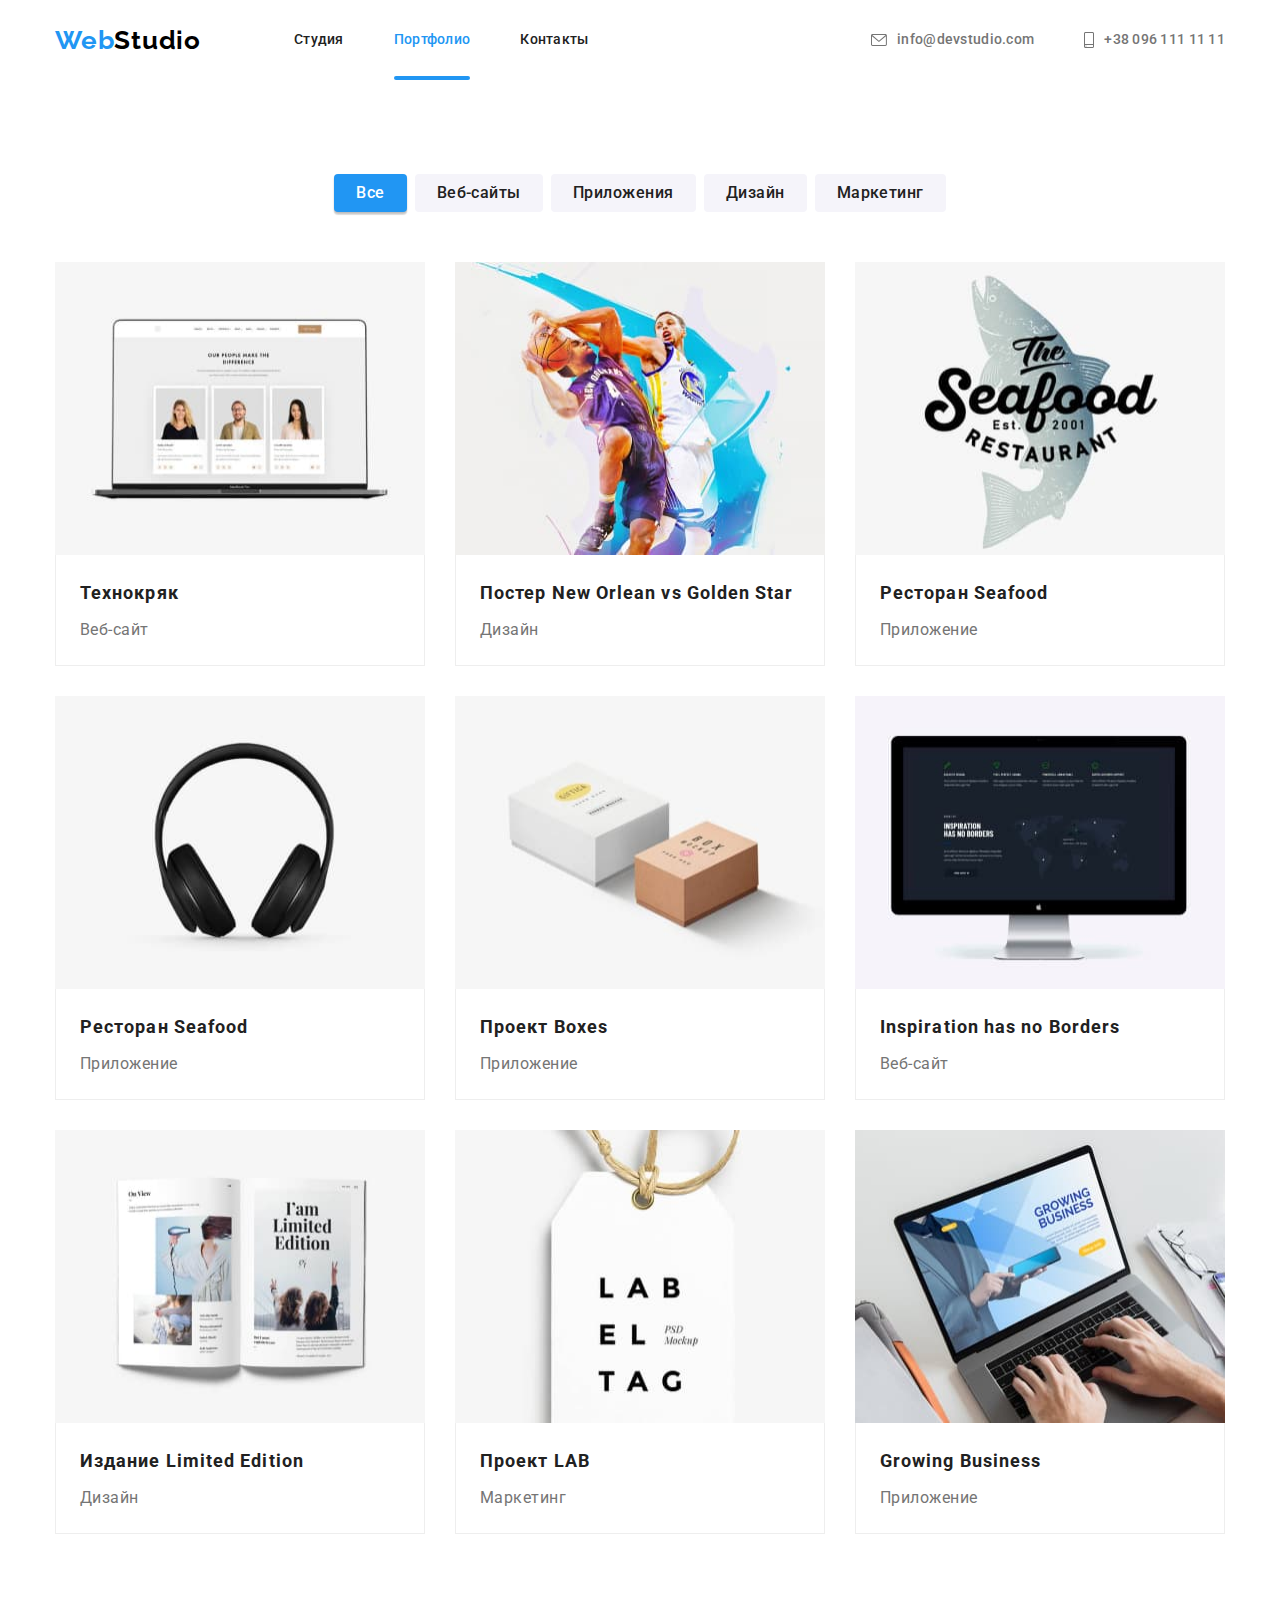
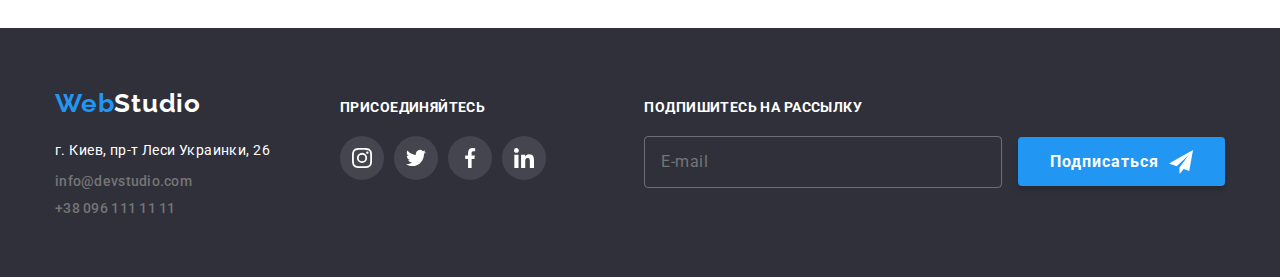
==== portfolio.html @ 18e840a2 "Чернетка препроцесор" ====
<!DOCTYPE html>
<html lang="ru">

<head>
    <meta charset="UTF-8" />
    <meta http-equiv="X-UA-Compatible" content="IE=edge" />
    <meta name="viewport" content="width=device-width, initial-scale=1.0" />
    <title>WebStudio</title>

    <!-- Шрифти -->
    <link rel="preconnect" href="https://fonts.googleapis.com">
    <link rel="preconnect" href="https://fonts.gstatic.com" crossorigin>
    <link
        href="https://fonts.googleapis.com/css2?family=Raleway:wght@700&family=Roboto:wght@400;500;700;900&display=swap"
        rel="stylesheet">

    <!-- Normalize -->
    <link rel="stylesheet" href="https://cdn.jsdelivr.net/npm/modern-normalize@1.1.0/modern-normalize.min.css">

    <!-- Стилі CSS -->
    <link rel="stylesheet" href="./style/styles.css">
</head>

<body class="page-body">

    <!-- Шапка сайту -->
    <header class="page-header">
        <div class="container page-header__container">

            <!-- Логотип сайту -->
            <a class="logo link" href="./index.html" lang="en">Web<span class="logo--dark">Studio</span></a>

            <!-- Навігація по сайту -->
            <nav class="nav page-header__nav">
                <ul class="nav__list list">
                    <li class="nav__item">
                        <a class="nav__link link" href="./index.html">Студия</a>
                    </li>
                    <li class="nav__item">
                        <a class="nav__link nav__link--active link" href="./portfolio.html">Портфолио</a>
                    </li>
                    <li class="nav__item">
                        <a class="nav__link link" href="">Контакты</a>
                    </li>
                </ul>
            </nav>

            <!-- Контакти веб-студії -->
            <ul class="contacts__list contacts__list--inline list">
                <li class="contacts__item">
                    <a class="contacts__link link" href="mailto:info@devstudio.com">
                        <svg class="contacts__icon" width="16" height="12">
                            <use href="./images/sprits/sprite.svg#mail"></use>
                        </svg>
                        info@devstudio.com
                    </a>
                </li>
                <li class="contacts__item page-header__contact">
                    <a class="contacts__link link" href="tel:+380961111111">
                        <svg class="contacts__icon" width="10" height="16">
                            <use href="./images/sprits/sprite.svg#phone"></use>
                        </svg>
                        +38 096 111 11 11
                    </a>
                </li>
            </ul>
        </div>
    </header>

    <!-- Унікальний вміст сторінки -->
    <main>
        <!-- Наше портфоліо -->
        <section class="section">
            <div class="container">
                <h1 class="title section__title" hidden>Портфолио</h1>

                <!-- Фільтри для портфоліо -->
                <ul class="filters__list list section__filters">
                    <li class="filters__item"><button class="filters__btn filters__btn--active"
                            type="button">Все</button></li>
                    <li class="filters__item"><button class="filters__btn" type="button">Веб-сайты</button></li>
                    <li class="filters__item"><button class="filters__btn" type="button">Приложения</button></li>
                    <li class="filters__item"><button class="filters__btn" type="button">Дизайн</button></li>
                    <li class="filters__item"><button class="filters__btn" type="button">Маркетинг</button></li>
                </ul>

                <!-- Список наших робіт -->
                <ul class="grid list section__grid">

                    <li class="grid__item">
                        <a class="product__link link" href="">
                            <div class="product__thumb">
                                <img class="img--nt-indent" src="./images/portfolio/technoquack.jpg"
                                    alt="Веб-сайт: Технокряк" width="370" height="293">

                                <!-- Оверлей карточки -->
                                <div class="product__group">
                                    <p class="product__description">Ресурс предлагает комплексные предложения
                                        с разным уровнем функционала и
                                        сервисов. Все это позволит посетителю получить
                                        исчерпывающие сведения о компании или частном лице.
                                    </p>
                                </div>
                            </div>

                            <!-- Шапка карточки -->
                            <div class="product__header">
                                <h2 class="product__title title">Технокряк</h2>
                                <p class="product__subtitle">Веб-сайт</p>
                            </div>
                        </a>
                    </li>

                    <li class="grid__item">
                        <a class="product__link link" href="">
                            <div class="product__thumb">
                                <img class="img--nt-indent" src="./images/portfolio/poster.jpg"
                                    alt="Постер New Orlean vs Golden Star" width="370" height="293">

                                <!-- Оверлей карточки -->
                                <div class="product__group">
                                    <p class="product__description">Ресурс предлагает комплексные предложения
                                        с разным уровнем функционала и
                                        сервисов. Все это позволит посетителю получить
                                        исчерпывающие сведения о компании или частном лице.
                                    </p>
                                </div>
                            </div>

                            <!-- Шапка карточки -->
                            <div class="product__header">
                                <h2 class="product__title title">Постер <span lang="en">New Orlean vs Golden Star</span>
                                </h2>
                                <p class="product__subtitle">Дизайн</p>
                            </div>
                        </a>
                    </li>

                    <li class="grid__item">
                        <a class="product__link link" href="#">
                            <div class="product__thumb">
                                <img class="img--nt-indent" src="./images/portfolio/seafood.jpg"
                                    alt="Приложение для ресторана Seafood" width="370" height="293">

                                <!-- Оверлей карточки -->
                                <div class="product__group">
                                    <p class="product__description">Ресурс предлагает комплексные предложения
                                        с разным уровнем функционала и
                                        сервисов. Все это позволит посетителю получить
                                        исчерпывающие сведения о компании или частном лице.
                                    </p>
                                </div>
                            </div>

                            <!-- Шапка карточки -->
                            <div class="product__header">
                                <h2 class="product__title title">Ресторан <span lang="en">Seafood</span></h2>
                                <p class="product__subtitle">Приложение</p>
                            </div>
                        </a>
                    </li>

                    <li class="grid__item">
                        <a class="product__link link" href="#">
                            <div class="product__thumb">
                                <img class="img--nt-indent" src="./images/portfolio/prime.jpg" alt="Проект Prime"
                                    width="370" height="293">

                                <!-- Оверлей карточки -->
                                <div class="product__group">
                                    <p class="product__description">Ресурс предлагает комплексные предложения
                                        с разным уровнем функционала и
                                        сервисов. Все это позволит посетителю получить
                                        исчерпывающие сведения о компании или частном лице.
                                    </p>
                                </div>
                            </div>

                            <!-- Шапка карточки -->
                            <div class="product__header">
                                <h2 class="product__title title">Ресторан <span lang="en">Seafood</span></h2>
                                <p class="product__subtitle">Приложение</p>
                            </div>
                        </a>
                    </li>

                    <li class="grid__item">
                        <a class="product__link link" href="#">
                            <div class="product__thumb">
                                <img class="img--nt-indent" src="./images/portfolio/boxes.jpg" alt="Приложение Boxes"
                                    width="370" height="293">

                                <!-- Оверлей карточки -->
                                <div class="product__group">
                                    <p class="product__description">Ресурс предлагает комплексные предложения
                                        с разным уровнем функционала и
                                        сервисов. Все это позволит посетителю получить
                                        исчерпывающие сведения о компании или частном лице.
                                    </p>
                                </div>
                            </div>

                            <!-- Шапка карточки -->
                            <div class="product__header">
                                <h2 class="product__title title">Проект <span lang="en">Boxes</span></h2>
                                <p class="product__subtitle">Приложение</p>
                            </div>
                        </a>
                    </li>

                    <li class="grid__item">
                        <a class="product__link link" href="#">
                            <div class="product__thumb">
                                <img class="img--nt-indent" src="./images/portfolio/inspiration.jpg"
                                    alt="Веб-сайт: Inspiration has no Borders" width="370" height="293">

                                <!-- Оверлей карточки -->
                                <div class="product__group">
                                    <p class="product__description">Ресурс предлагает комплексные предложения
                                        с разным уровнем функционала и
                                        сервисов. Все это позволит посетителю получить
                                        исчерпывающие сведения о компании или частном лице.
                                    </p>
                                </div>
                            </div>

                            <!-- Шапка карточки -->
                            <div class="product__header">
                                <h2 class="product__title title" lang="en">Inspiration has no Borders</h2>
                                <p class="product__subtitle">Веб-сайт</p>
                            </div>
                        </a>
                    </li>

                    <li class="grid__item">
                        <a class="product__link link" href="#">
                            <div class="product__thumb">
                                <img class="img--nt-indent" src="./images/portfolio/edition.jpg"
                                    alt="Дизайн для издания Limited Edition" width="370" height="293">

                                <!-- Оверлей карточки -->
                                <div class="product__group">
                                    <p class="product__description">Ресурс предлагает комплексные предложения
                                        с разным уровнем функционала и
                                        сервисов. Все это позволит посетителю получить
                                        исчерпывающие сведения о компании или частном лице.
                                    </p>
                                </div>
                            </div>

                            <!-- Шапка карточки -->
                            <div class="product__header">
                                <h2 class="product__title title">Издание <span lang="en">Limited Edition</span></h2>
                                <p class="product__subtitle">Дизайн</p>
                            </div>
                        </a>
                    </li>

                    <li class="grid__item">
                        <a class="product__link link" href="#">
                            <div class="product__thumb">
                                <img class="img--nt-indent" src="./images/portfolio/project.jpg" alt="Проект LAB"
                                    width="370" height="293">

                                <!-- Оверлей карточки -->
                                <div class="product__group">
                                    <p class="product__description">Ресурс предлагает комплексные предложения
                                        с разным уровнем функционала и
                                        сервисов. Все это позволит посетителю получить
                                        исчерпывающие сведения о компании или частном лице.
                                    </p>
                                </div>
                            </div>

                            <!-- Шапка карточки -->
                            <div class="product__header">
                                <h2 class="product__title title">Проект <span lang="en">LAB</span></h2>
                                <p class="product__subtitle">Маркетинг</p>
                            </div>
                        </a>
                    </li>

                    <li class="grid__item">
                        <a class="product__link link" href="#">
                            <div class="product__thumb">
                                <img class="img--nt-indent" src="./images/portfolio/growing.jpg"
                                    alt="Приложение Growing Business" width="370" height="293">

                                <!-- Оверлей карточки -->
                                <div class="product__group">
                                    <p class="product__description">Ресурс предлагает комплексные предложения
                                        с разным уровнем функционала и
                                        сервисов. Все это позволит посетителю получить
                                        исчерпывающие сведения о компании или частном лице.
                                    </p>
                                </div>
                            </div>

                            <!-- Шапка карточки -->
                            <div class="product__header">
                                <h2 class="product__title title" lang="en">Growing Business</h2>
                                <p class="product__subtitle">Приложение</p>
                            </div>
                        </a>
                    </li>
                </ul>

            </div>

        </section>
    </main>

    <!-- Заключна частина всієї сторінки -->
    <footer class="page-footer">

        <div class="container page-footer__container">

            <!-- Адреса студії та контакти -->
            <div>

                <!-- Логотип студії -->
                <a class="logo link page-footer__logo" href="./portfolio.html" lang="en">Web<span
                        class="logo--white">Studio</span></a>

                <!-- Контактна інформація -->
                <address class="info">

                    <a class="address-link link" href="https://goo.gl/maps/VuXHW9RfUU25sTvL6" target="_blank"
                        rel="noreferrer noopener">г.
                        Киев, пр-т Леси
                        Украинки, 26</a>

                    <!-- Список контактів -->
                    <ul class="contacts__list list info__contacts">
                        <li class="contacts__item">
                            <a class="contacts__link link contacts__link--nt-padding"
                                href="mailto:info@devstudio.com">info@devstudio.com</a>
                        </li>
                        <li class="contacts__item info__contact">
                            <a class="contacts__link link contacts__link--nt-padding" href="tel:+380961111111">+38 096
                                111
                                11 11</a>
                        </li>
                    </ul>

                </address>
            </div>

            <!-- Соціальні мережі студії -->
            <div class="social-networks page-footer__social-networks">
                <h3 class="subtitle footer__subtitle subtitle--light">присоединяйтесь</h3>

                <!-- Список соціальних мереж -->
                <ul class="social__list list">

                    <li class="social__item">
                        <a class="social__link link social__link--dark" href="" aria-label="instagram">
                            <svg class="social__icon">
                                <use href="./images/sprits/sprite.svg#instagram"></use>
                            </svg>
                        </a>
                    </li>

                    <li class="social__item">
                        <a class="social__link link social__link--dark" href="" aria-label="twitter">
                            <svg class="social__icon">
                                <use href="./images/sprits/sprite.svg#twitter"></use>
                            </svg>
                        </a>
                    </li>

                    <li class="social__item">
                        <a class="social__link link social__link--dark" href="" aria-label="facebook">
                            <svg class="social__icon">
                                <use href="./images/sprits/sprite.svg#facebook"></use>
                            </svg>
                        </a>
                    </li>

                    <li class="social__item">
                        <a class="social__link link social__link--dark" href="" aria-label="linkedin">
                            <svg class="social__icon">
                                <use href="./images/sprits/sprite.svg#linkedin"></use>
                            </svg>
                        </a>
                    </li>

                </ul>

            </div>

            <!-- Форма підписки на розсилку -->
            <form class="subscription page-footer__subscription">
                <h3 class="subtitle footer__subtitle subtitle--light">Подпишитесь на рассылку</h3>

                <input class="subscription__input" type="email" name="email" placeholder="E-mail">

                <button class="subscription__btn button" type="submit">
                    Подписаться
                    <svg class="subscription__icon" width="24" height="24">
                        <use href="./images/sprits/modal-window/icons.svg#icon-send"></use>
                    </svg>
                </button>

            </form>

        </div>
    </footer>

</body>

</html>
---- style/styles.css ----
/* 
    Кольори тексту: 
        основний - #757575;
        для заголовків - #212121;
        для контаків - rgba(255, 255, 255, 0.6);
        для логотипу - #000000;
    
    Жирність тексту: 
        medium - 500;
        bold - 700;

    Загальні кольори:
        білий - #FFFFFF;
        колір акценту - #2196F3;
    
    Кольори фону:
        основний - #2F303A;
        світлий - #F5F4FA;
        темний - rgba(255, 255, 255, 0.1);
        колір для ховера кнопки - #188CE8;
        колір іконок - #AFB1B8;

    Кольори для рамок:
        для карток - #EEEEEE;
        для інпуту - rgba(33, 33, 33, 0.2);

    Кольори для тіней:
        колір тіні один - rgba(0, 0, 0, 0.2);
        колір тіні два -  rgba(0, 0, 0, 0.14);
        колір тіні три -  rgba(0, 0, 0, 0.12);
    
    Розмір відступів:
        обнулення - 0px;
        мінусовий відступ для карток - (-15px);
        додатній відступ для карток - 15px;

    Анімація:
        час переходу - 250ms;
        функція розподілу часу - cubic-bezier(0.4, 0, 0.2, 1);
    
    Інше:
        кількість карточок в ряд - 3;
*/

:root {
    /* Кольори тексту */
    --primary-cl-txt: #757575;
    --title-cl-txt: #212121;
    --contact-cl-txt: rgba(255, 255, 255, 0.6);
    --logo-cl-txt: #000000;

    /* Жирність тексту */
    --medium-weight-txt: 500;
    --bold-weight-txt: 700;

    /* Загальні кольори */
    --white-cl: #FFFFFF;
    --accent-cl: #2196F3;
    

    /* Кольори фону */
    --main-bg-cl: #2F303A;
    --light-bg-cl: #F5F4FA; 
    --dark-bg-cl: rgba(255, 255, 255, 0.1);
    --btn-hover-cl: #188CE8;
    --icon-bg-cl: #AFB1B8;

    /* Кольори для рамок */
    --border-card-cl: #EEEEEE;
    --border-input-cl: rgba(33, 33, 33, 0.2);

    /* Кольори для тіней */
    --shadows-one: rgba(0, 0, 0, 0.2);
    --shadows-two: rgba(0, 0, 0, 0.14);
    --shadows-three: rgba(0, 0, 0, 0.12);

    /* Відступи */
    --zeroing-indents: 0px;
    --negative-card-indent: -15px;
    --positive-card-indent: 15px;

    /* Анімація */
    --time-animation: 250ms;
    --time-function: cubic-bezier(0.4, 0, 0.2, 1);

    /* Інше */
    --number-cards: 3;
}

.page-body {
    font-family: 'Roboto', sans-serif;
    color: var(--primary-cl-txt);
}

/* Утиліти */
.list {
    margin-top: var(--zeroing-indents);
    margin-bottom: var(--zeroing-indents);
    padding-left: var(--zeroing-indents);

    list-style: none;
}

.link {
    text-decoration: none;
}

.title {
    color: var(--title-cl-txt);

    margin-top: var(--zeroing-indents);
    margin-bottom: var(--zeroing-indents);
}

.img--nt-indent {
    display: block;
}

/* Контейнер для контенту */
.container {
    width: 1200px;

    margin-left: auto;
    margin-right: auto;
    padding-left: 15px;
    padding-right: 15px;
}

/* Лінія під хеадером */
.page-header--border {
    border-bottom: 1px solid #ECECEC;
}

/* Шапка сайту */
.page-header__container {
    display: flex;
    align-items: center;
}

.logo {
    color: var(--accent-cl);

    font-family: 'Raleway', sans-serif;
    font-weight: var(--bold-weight-txt);
    font-size: 26px;
    line-height: 1.19;
    letter-spacing: 0.03em;
}

.logo--dark {
    color: var(--logo-cl-txt);
}

/* Навігація сайту */
.page-header__nav {
    margin-left: 93px;
    margin-right: auto;
}

.nav__list {
    display: flex;
}

.nav__item:nth-child(n+2) {
    margin-left: 50px;
}

.nav__link {
    position: relative;
    display: inline-block;

    padding-top: 32px;
    padding-bottom: 32px;

    color: var(--title-cl-txt);

    font-weight: var(--medium-weight-txt);
    font-size: 14px;
    line-height: 1.14;
    letter-spacing: 0.02em;

    transition: color var(--time-animation) var(--time-function);
}

.nav__link:hover,
.nav__link:focus {
    color: var(--accent-cl);
}

.nav__link--active {
    color: var(--accent-cl);
}

.nav__link--active::after {
    position: absolute;
    content: "";
    bottom: 0;
    left: 0;

    border-radius: 2px;

    width: 100%;
    height: 4px;

    background-color: var(--accent-cl);
}

/* Контакти сайту */
.contacts__list--inline {
    display: flex;
}

.page-header__contact {
    margin-left: 50px;
}

.contacts__link {
    display: inline-flex;
    align-items: center;

    padding-top: 32px;
    padding-bottom: 32px;

    color: var(--primary-cl-txt);
    
    font-weight: var(--medium-weight-txt);
    font-size: 14px;
    line-height: 1.14;
    letter-spacing: 0.02em;

    transition: color var(--time-animation) var(--time-function);
}

.contacts__link:hover,
.contacts__link:focus {
    color: var(--accent-cl);
}

.contacts__icon {
    margin-right: 10px;
    fill: currentColor;
}

/* Сторінка index.html */

/* Розділ Герой */
.hero {
    background-color: var(--main-bg-cl);
    background-image: linear-gradient(to right, 
                                    rgba(47, 48, 58, 0.4), 
                                    rgba(47, 48, 58, 0.4)),
                                    url(../images/hero/hero-background.jpg);
    background-repeat: no-repeat;
    background-position: center;

    padding-top: 200px;
    padding-bottom: 200px;

    text-align: center;
}

.hero__title {
    max-width: 650px;

    margin-top: var(--zeroing-indents);
    margin-right: auto;
    margin-left: auto;
    margin-bottom: 30px;

    color: var(--white-cl);

    font-weight: 900;
    font-size: 44px;
    line-height: 1.36;
    letter-spacing: 0.06em;
    text-transform: uppercase;
}

.button {
    min-width: 200px;

    padding-top: 10px;
    padding-right: 32px;
    padding-bottom: 10px;
    padding-left: 32px;

    border: none;
    border-radius: 4px;
    
    background-color: var(--accent-cl);
    color: var(--white-cl);
    
    font-family: inherit;
    font-weight: var(--bold-weight-txt);
    font-size: 16px;
    line-height: 1.87;
    letter-spacing: 0.06em;

    box-shadow: 0px 4px 4px rgba(0, 0, 0, 0.15);

    transition: background-color var(--time-animation) var(--time-function);
}

.button:hover {
    background-color: var(--btn-hover-cl);
    cursor: pointer;
}

/* Розділ особливостей */
.section {
    padding-top: 94px;
    padding-bottom: 94px;
}

.section__title {
    margin-bottom: 50px;

    font-size: 36px;
    line-height: 1.16;
    text-align: center;
    letter-spacing: 0.03em;
}

.features__list {
    display: flex;
}

.features__item:nth-child(n+2) {
    margin-left: 30px;
}

.features__wrapper {
    display: flex;
    justify-content: center;
    align-items: center;

    width: 100%;
    height: 120px;

    margin-bottom: 30px;
    border-radius: 4px;

    background-color: var(--light-bg-cl);
}

.features__subtitle {
    margin-top: var(--zeroing-indents);
    margin-bottom: 10px;
}

.subtitle {
    color: var(--title-cl-txt);

    font-size: 14px;
    line-height: 1.14;
    letter-spacing: 0.03em;
    text-transform: uppercase;
}

.features__description {
    margin-top: var(--zeroing-indents);
    margin-bottom: var(--zeroing-indents);

    font-size: 14px;
    line-height: 1.71;
    letter-spacing: 0.03em;
}

/* Розділ "Ми робимо" */
.section--not-top-padding{
    padding-top: var(--zeroing-indents);
}

.our-work__list {
    display: flex;
}

.section__our-work {
    margin-top: var(--negative-card-indent);
    margin-right: var(--negative-card-indent);
    margin-bottom: var(--negative-card-indent);
    margin-left: var(--negative-card-indent);
}

.our-work__item {
    position: relative;

    margin-top: var(--positive-card-indent);
    margin-right: var(--positive-card-indent);
    margin-bottom: var(--positive-card-indent);
    margin-left: var(--positive-card-indent);
}

.our-work__thumb{
    position: absolute;
    bottom: 0;
    left: 0;

    width: 100%;

    padding-top: 27px;
    padding-bottom: 27px;

    background-color: rgba(47, 48, 58, 0.8);
    text-align: center;
}

.our-work__subtitle {
    margin-top: var(--zeroing-indents);
    margin-bottom: var(--zeroing-indents);
}

.subtitle--light{
    color: var(--white-cl);
}

/* Розділ "Наша команда" */
.section--dark {
    background-color: var(--light-bg-cl);
}

.team__list {
    display: flex;
}

.section__team {
    margin-top: var(--negative-card-indent);
    margin-right: var(--negative-card-indent);
    margin-bottom: var(--negative-card-indent);
    margin-left: var(--negative-card-indent);
}

.team__item {
    border-bottom-left-radius: 4px;
    border-bottom-right-radius: 4px;
    
    margin-top: var(--positive-card-indent);
    margin-right: var(--positive-card-indent);
    margin-bottom: var(--positive-card-indent);
    margin-left: var(--positive-card-indent);

    box-shadow: 0 2px 1px var(--shadows-one),
                0 1px 1px var(--shadows-two),
                0 1px 3px var(--shadows-three);
}

.team__article {
    border-bottom-left-radius: 4px;
    border-bottom-right-radius: 4px;

    padding-top: 30px;  
    padding-left: 20px;
    padding-right: 20px;
    padding-bottom: 30px;
   
    background-color: var(--white-cl);

    text-align: center;
}

.team__subtitle {
    margin-top: var(--zeroing-indents);
    margin-bottom: 10px;

    color: var(--title-cl-txt);

    font-size: 16px;
    line-height: 1.18;
    letter-spacing: 0.03em;
    font-weight: var(--medium-weight-txt);
    text-align: center;
}

.team__description {
    margin-top: var(--zeroing-indents);
    margin-bottom: 16px;
    
    font-size: 16px;
    line-height: 1.18;
    letter-spacing: 0.03em;
    text-align: center;
}

.social__list {
    display: flex;
    justify-content: center;
}

.social__item:nth-child(n+2) {
    margin-left: 10px;
}

.social__link {
    display: inline-flex;
    justify-content: center;
    align-items: center;

    width: 44px;
    height: 44px;

    border-radius: 50%;

    color: var(--icon-bg-cl);

    transition: background-color var(--time-animation) var(--time-function),
                color var(--time-animation) var(--time-function);
}

.social__link:hover,
.social__link:focus {
    background-color: var(--accent-cl);
    color: var(--white-cl);

    outline: none;
}

.social__icon {
    max-width: 20px;
    max-height: 20px;

    fill: currentColor;
}

/* Розділ "Постійні клієнтти" */

.clients__list {
    display: flex;
}

.clients__item {
    width: calc((100%-120px)/5);
    height: 92px;
}

.clients__item:nth-child(n+2) {
    margin-left: 30px;
}

.clients__link {
    display: inline-flex;
    justify-content: center;
    align-items: center;

    width: 100%;
    height: 100%;

    border: 1px solid var(--icon-bg-cl);
    border-radius: 4px;

    color: var(--icon-bg-cl);

    transition: border-color var(--time-animation) var(--time-function),
                color var(--time-animation) var(--time-function);
}

.clients__link:hover,
.clients__link:focus {
    color: var(--accent-cl);
    border-color: var(--accent-cl);

    outline: none;
}

.clients__icon {
    width: 106px;
    height: 60px;
    
    fill: currentColor;
}

/* Заключна частина всієї сторінки(footer) */
.page-footer {
    padding-top: 60px;
    padding-bottom: 60px;

    background-color: var(--main-bg-cl);
}

.page-footer__container {
    display: flex;
}

.page-footer__social-networks {
    margin-top: 12px;
    margin-left: 70px;
}

.page-footer__logo{
    display: inline-block;
    margin-bottom: 20px;
}

.logo--white {
    color: var(--white-cl);
}

.address-link {
    color: var(--white-cl);
    
    font-style: normal;
    font-size: 14px;
    line-height: 1.71;
    letter-spacing: 0.03em;
    font-weight: 400;

    transition: color var(--time-animation) var(--time-function);
}

.address-link:hover {
    color: var(--accent-cl);
}

.info__contacts,
.info__contact {
    margin-top: 9px;

    color: var(--contact-cl-txt);

    font-style: normal;
}

.contacts__link--nt-padding {
    padding-top: var(--zeroing-indents);
    padding-bottom: var(--zeroing-indents);
}

.footer__subtitle {
    margin-top: 0;
    margin-bottom: 20px;

    color: var(--white-cl);
}

.social__link--dark {
    background-color: var(--dark-bg-cl);
    color: var(--white-cl);
}

.page-footer__subscription {
    margin-top: 12px;
    margin-left: auto;
}

.subscription__input {
    padding-top: 15px;
    padding-bottom: 15px;
    padding-left: 16px;

    width: 358px;

    border: 1px solid rgba(255, 255, 255, 0.3);
    border-radius: 4px;

    color: var(--contact-cl-txt);
    background-color: transparent;

    line-height: 1.25;
    letter-spacing: 0.03em;

    transition: border-color var(--time-animation) var(--time-function);
}

.subscription__input:hover,
.subscription__input:focus {
    border-color: var(--accent-cl);
    outline: none;
}

.subscription__btn{
    display: inline-flex;
    margin-left: 12px;
}

.subscription__icon {
    margin-top: 3px;
    margin-left: 10px;

    fill: currentColor;
}

/* Backdrop */
.backdrop {
    position: fixed;
    top: 0;
    height: 0;

    width: 100%;
    height: 100%;

    background-color: var(--shadows-one);

    opacity: 1;
    transition: opacity var(--time-animation) var(--time-function),
                visibility var(--time-animation) var(--time-function);
}

.backdrop.is-hidden {
    visibility: hidden;
    opacity: 0;
    pointer-events: none;
}

.backdrop.is-hidden .modal {
    transform: translate(-50%, -50%) scale(1.2);
}

/* Модальне вікно */
.modal {
    position: absolute;
    top: 50%;
    left: 50%;
    transform: translate(-50%, -50%) scale(1);

    min-width: 528px;
    border-radius: 4px;

    background-color: var(--white-cl);

    box-shadow: 0 2px 1px var(--shadows-one),
                0 1px 1px var(--shadows-two),
                0 1px 3px var(--shadows-three);

    transition: transform var(--time-animation) var(--time-function);
}

.modal__btn-exit {
    position: absolute;
    top: 8px;
    right: 8px;


    border: 1px solid rgba(0, 0, 0, 0.1);
    border-radius: 50%;

    width: 30px;
    height: 30px;

    background-color: var(--white-cl);
    cursor: pointer;

    box-shadow: 0 2px 1px var(--shadows-one),
                0 1px 1px var(--shadows-two),
                0 1px 3px var(--shadows-three);

    transition: fill var(--time-animation) var(--time-function);
}

.modal__btn-exit:hover {
    fill: var(--accent-cl);
}

/* Форма замовити послугу */
.form {
    padding-top: 40px;
    padding-right: 40px;
    padding-bottom: 40px;
    padding-left: 40px;
}

.form__title {
    margin-bottom: 12px;

    font-size: 20px;
    line-height: 1.15;
    letter-spacing: 0.03em;
    text-align: center;
}

.form__label{
    position: relative;
    display: flex;
    flex-direction: column;

    font-size: 12px;
    line-height: 1.16;
    letter-spacing: 0.01em;
}

.form__label:nth-child(n+2) {
    margin-top: 10px;
}

.form__input {
    margin-top: 4px;
    padding-top: 11px;
    padding-bottom: 11px;
    padding-left: 42px;

    width: 100%;

    border: 1px solid var(--border-input-cl);
    border-radius: 4px;

    background-color: transparent;
    color: var(--title-cl-txt);

    transition: border-color var(--time-animation) var(--time-function);
}

.form__icon {
    position: absolute;
    top: 27px;
    left: 11px;

    transition: fill var(--time-animation) var(--time-function);
}

.form__input:hover+.form__icon,
.form__input:focus+.form__icon {
    fill: var(--accent-cl);
}

.form__coment {
    margin-top: 4px;
    margin-bottom: 20px;
    padding-top: 12px;
    padding-right: 16px;
    padding-bottom: 12px;
    padding-left: 16px;

    width: 100%;

    border: 1px solid var(--border-input-cl);
    border-radius: 4px;
    
    background-color: transparent;
    color: var(--title-cl-txt);

    resize: none;
    transition: border-color var(--time-animation) var(--time-function);
}

.form__coment::placeholder {
    color: rgba(117, 117, 117, 0.5);
}

.form__input:hover,
.form__input:focus,
.form__coment:hover,
.form__coment:focus {
    border-color: var(--accent-cl);
    outline: none;
}

.checkbox-group {
    text-align: center;
    padding-left: 12px;
}

.checkbox__label{
    display: flex;
    align-items: center;

    margin-bottom: 30px;

    font-size: 14px;
    line-height: 1.71;
    letter-spacing: 0.03em;
}

.checkbox__input {
    position: absolute;
    margin: -1px;
    padding: 0;

    width: 1px;
    height: 1px;

    border: 0;
    clip: rect(0 0 0 0);
    overflow: hidden;
}

.checkbox__icon {
    display: inline-block;
    margin-right: 7px;

    width: 16px;
    height: 15px;

    border: 2px solid var(--title-cl-txt);
    border-radius: 3px;

    transition: border-color var(--time-animation) var(--time-function),
                background-color var(--time-animation) var(--time-function),
                background-image var(--time-animation) var(--time-function);
}

.checkbox__input:checked + .checkbox__icon {
    border-color: var(--accent-cl);
    background-color: var(--accent-cl);
    background-image: url(../images/sprits/modal-window/icon-check.svg);
    background-size: contain;
    background-origin: border-box;
}

.checkbox__link {
    margin-left: 5px;

    color: var(--accent-cl);
    text-decoration: underline;

    transition: color var(--time-animation) var(--time-function);
}

.checkbox__link:hover,
.checkbox__link:focus {
    color: var(--btn-hover-cl);
}

/* Cторінка portfolio.html */
.filters__list {
    display: flex;
    justify-content: center;
}

.section__filters {
    margin-bottom: 50px;
}

.filters__item:nth-child(n+2) {
    margin-left: 8px;
}

.filters__btn {
    padding-top: 6px;
    padding-right: 22px;
    padding-bottom: 6px;
    padding-left: 22px;

    border: none;
    border-radius: 4px;

    background-color: var(--light-bg-cl);
    color: var(--title-cl-txt);

    font-family: inherit;
    font-weight: var(--medium-weight-txt);
    font-size: 16px;
    line-height: 1.62;
    text-align: center;
    letter-spacing: 0.03em;

    transition: color var(--time-animation) var(--time-function),
                background-color var(--time-animation) var(--time-function),
                box-shadow var(--time-animation) var(--time-function);
}
.filters__btn:hover,
.filters__btn:focus {
    color: var(--white-cl);
    background-color: var(--accent-cl);

    cursor: pointer;

    box-shadow: 0 3px 1px rgba(0, 0, 0, 0.1),
                0 1px 2px rgba(0, 0, 0, 0.08),
                0 2px 2px var(--shadows-three);
}
.filters__btn--active {
    color: var(--white-cl);
    background-color: var(--accent-cl);

    box-shadow: 0 3px 1px rgba(0, 0, 0, 0.1),
                0 1px 2px rgba(0, 0, 0, 0.08),
                0 2px 2px var(--shadows-three);
}

.grid {
    display: flex;
    flex-wrap: wrap;
}

.section__grid {
    margin-top: var(--negative-card-indent);
    margin-right: var(--negative-card-indent);
    margin-bottom: var(--negative-card-indent);
    margin-left: var(--negative-card-indent);
}

.grid__item{
    flex-basis: calc((100% - (30px * var(--number-cards))) / var(--number-cards));
    
    margin-top: var(--positive-card-indent);
    margin-right: var(--positive-card-indent);
    margin-bottom: var(--positive-card-indent);
    margin-left: var(--positive-card-indent);
}

.product__link{
    display: block;

    transition: box-shadow var(--time-animation) var(--time-function);
}

.product__link:hover,
.product__link:focus {
    box-shadow: 1px 4px 6px rgba(0, 0, 0, 0.16),
                0 4px 4px rgba(0, 0, 0, 0.06),
                0 1px 1px var(--shadows-three);

    outline: none;
}

.product__thumb {
    position: relative;
    overflow: hidden;
}

.product__group{
    position: absolute;
    top: 0;
    left: 0;
    transform: translateY(100%);

    padding-top: 63px;
    padding-right: 24px;
    padding-left: 24px;
    padding-bottom: 63px;

    background-color: var(--accent-cl);
    opacity: 0.9;

    transition: transform var(--time-animation) var(--time-function);
}

.product__link:hover .product__group {
    transform: translateY(0);
}

.product__description {
    margin: var(--zeroing-indents);

    color: var(--white-cl);

    font-size: 18px; 
    line-height: 1.55;
    letter-spacing: 0.03em;
}

.product__header{
    padding-top: 20px;
    padding-right: 24px;
    padding-bottom: 20px;
    padding-left: 24px;

    border-right: 1px solid var(--border-card-cl);
    border-bottom: 1px solid var(--border-card-cl);
    border-left: 1px solid var(--border-card-cl);

    color: var(--primary-cl-txt);
}

.product__title {
    margin-bottom: 4px;

    font-size: 18px;
    line-height: 2;
    letter-spacing: 0.06em;
}

.product__subtitle {
    margin-top: var(--zeroing-indents);
    margin-bottom: var(--zeroing-indents);

    line-height: 1.87;
    letter-spacing: 0.03em;
}
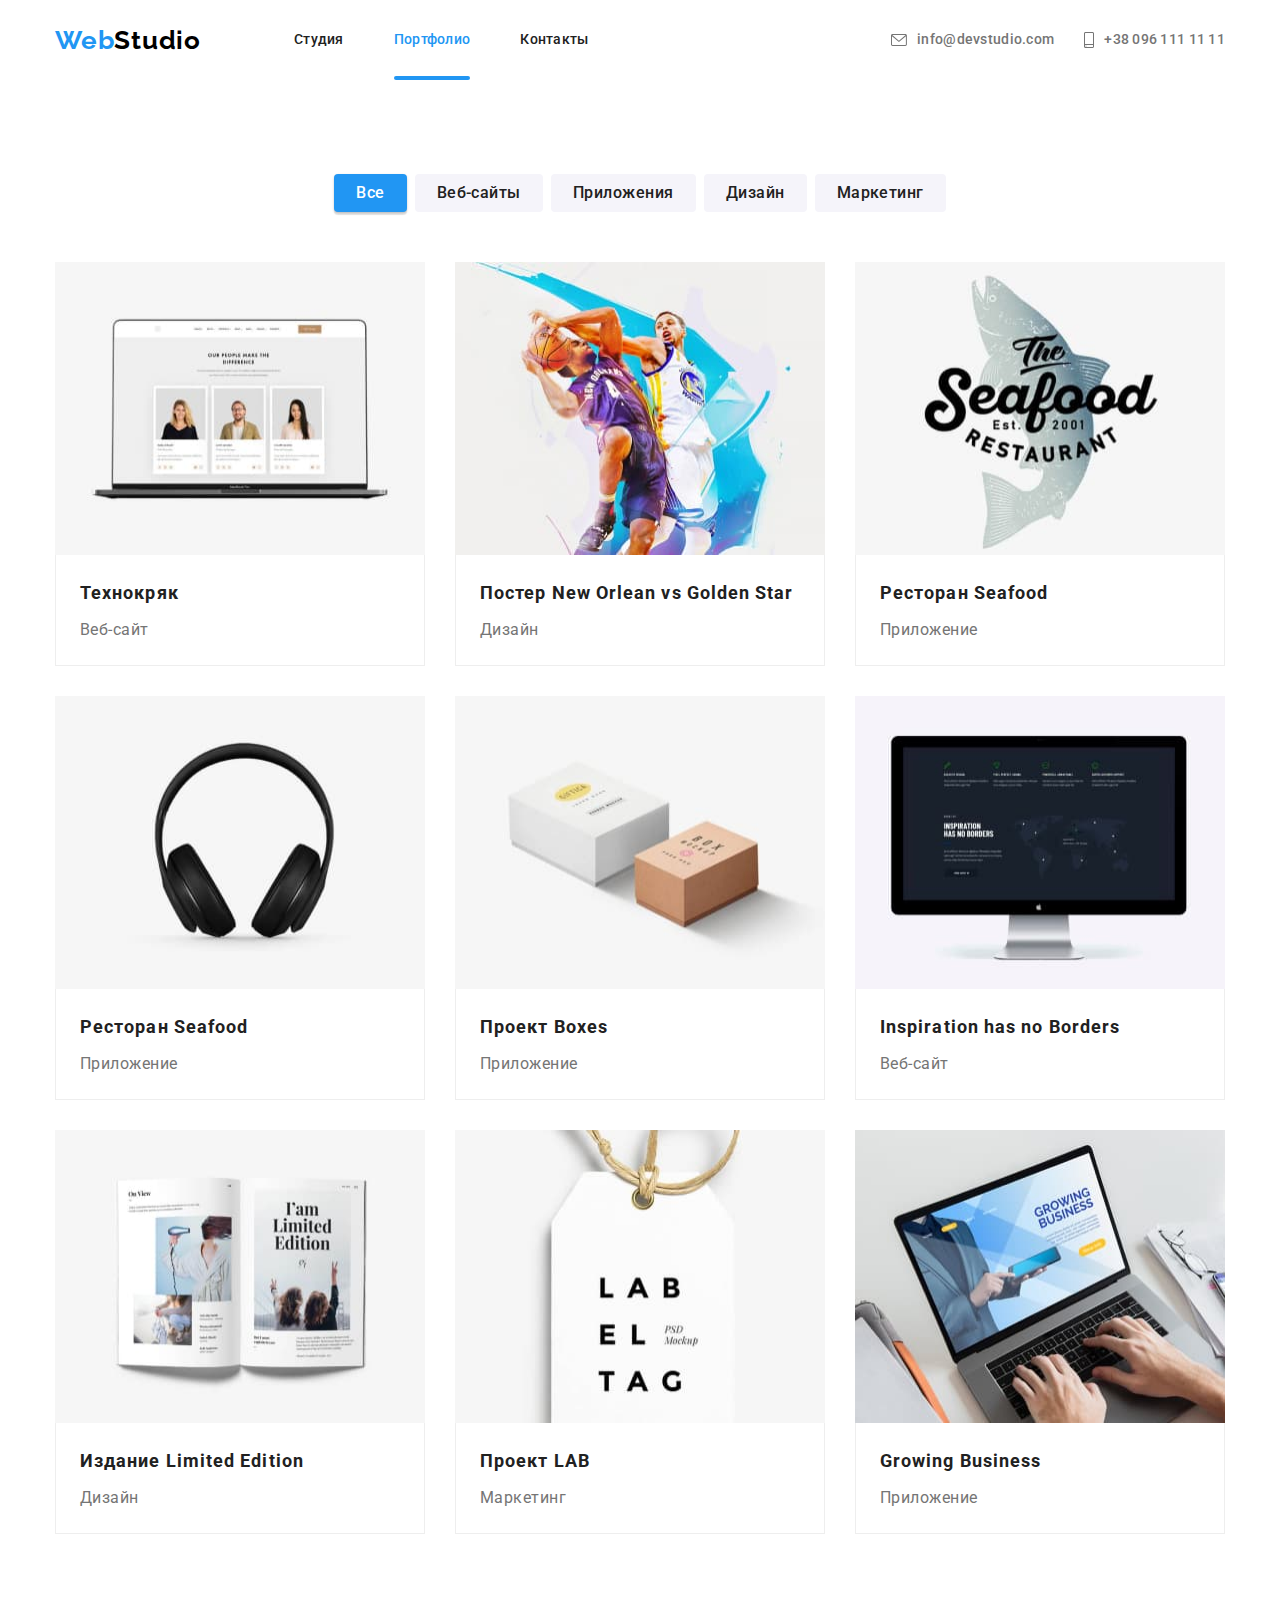
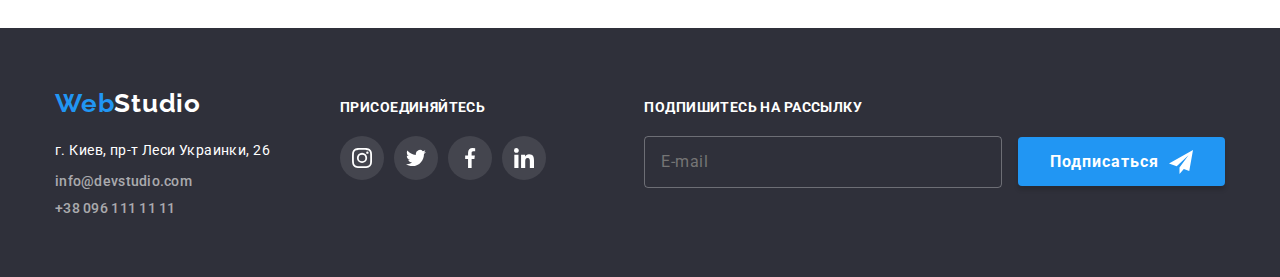
==== commit cd7f4892: "Сиворення стилів за допомогою препроцесора SASS" ====
--- a/portfolio.html
+++ b/portfolio.html
@@ -18,7 +18,7 @@
     <link rel="stylesheet" href="https://cdn.jsdelivr.net/npm/modern-normalize@1.1.0/modern-normalize.min.css">
 
     <!-- Стилі CSS -->
-    <link rel="stylesheet" href="./style/styles.css">
+    <link rel="stylesheet" href="./css/main.min.css">
 </head>
 
 <body class="page-body">
@@ -28,7 +28,7 @@
         <div class="container page-header__container">
 
             <!-- Логотип сайту -->
-            <a class="logo link" href="./index.html" lang="en">Web<span class="logo--dark">Studio</span></a>
+            <a class="logo link" href="./index.html" lang="en">Web<span class="logo__dark">Studio</span></a>
 
             <!-- Навігація по сайту -->
             <nav class="nav page-header__nav">
@@ -46,7 +46,7 @@
             </nav>
 
             <!-- Контакти веб-студії -->
-            <ul class="contacts__list contacts__list--inline list">
+            <ul class="contacts__list list">
                 <li class="contacts__item">
                     <a class="contacts__link link" href="mailto:info@devstudio.com">
                         <svg class="contacts__icon" width="16" height="12">
@@ -55,7 +55,7 @@
                         info@devstudio.com
                     </a>
                 </li>
-                <li class="contacts__item page-header__contact">
+                <li class="contacts__item">
                     <a class="contacts__link link" href="tel:+380961111111">
                         <svg class="contacts__icon" width="10" height="16">
                             <use href="./images/sprits/sprite.svg#phone"></use>
@@ -67,15 +67,16 @@
         </div>
     </header>
 
+
     <!-- Унікальний вміст сторінки -->
     <main>
         <!-- Наше портфоліо -->
-        <section class="section">
+        <section class="section portfolio">
             <div class="container">
                 <h1 class="title section__title" hidden>Портфолио</h1>
 
                 <!-- Фільтри для портфоліо -->
-                <ul class="filters__list list section__filters">
+                <ul class="filters__list list portfolio__filters">
                     <li class="filters__item"><button class="filters__btn filters__btn--active"
                             type="button">Все</button></li>
                     <li class="filters__item"><button class="filters__btn" type="button">Веб-сайты</button></li>
@@ -85,7 +86,7 @@
                 </ul>
 
                 <!-- Список наших робіт -->
-                <ul class="grid list section__grid">
+                <ul class="grid list">
 
                     <li class="grid__item">
                         <a class="product__link link" href="">
@@ -319,11 +320,10 @@
             <div>
 
                 <!-- Логотип студії -->
-                <a class="logo link page-footer__logo" href="./portfolio.html" lang="en">Web<span
-                        class="logo--white">Studio</span></a>
+                <a class="logo link" href="./portfolio.html" lang="en">Web<span class="logo__white">Studio</span></a>
 
                 <!-- Контактна інформація -->
-                <address class="info">
+                <address class="page-footer__contacts">
 
                     <a class="address-link link" href="https://goo.gl/maps/VuXHW9RfUU25sTvL6" target="_blank"
                         rel="noreferrer noopener">г.
@@ -331,15 +331,13 @@
                         Украинки, 26</a>
 
                     <!-- Список контактів -->
-                    <ul class="contacts__list list info__contacts">
-                        <li class="contacts__item">
-                            <a class="contacts__link link contacts__link--nt-padding"
+                    <ul class="footer-contacts__list list">
+                        <li class="footer-contacts__item">
+                            <a class="footer-contacts__link link"
                                 href="mailto:info@devstudio.com">info@devstudio.com</a>
                         </li>
-                        <li class="contacts__item info__contact">
-                            <a class="contacts__link link contacts__link--nt-padding" href="tel:+380961111111">+38 096
-                                111
-                                11 11</a>
+                        <li class="footer-contacts__item">
+                            <a class="footer-contacts__link link" href="tel:+380961111111">+38 096 111 11 11</a>
                         </li>
                     </ul>
 
@@ -348,7 +346,7 @@
 
             <!-- Соціальні мережі студії -->
             <div class="social-networks page-footer__social-networks">
-                <h3 class="subtitle footer__subtitle subtitle--light">присоединяйтесь</h3>
+                <h3 class="subtitle footer__subtitle">присоединяйтесь</h3>
 
                 <!-- Список соціальних мереж -->
                 <ul class="social__list list">
@@ -391,7 +389,7 @@
 
             <!-- Форма підписки на розсилку -->
             <form class="subscription page-footer__subscription">
-                <h3 class="subtitle footer__subtitle subtitle--light">Подпишитесь на рассылку</h3>
+                <h3 class="subtitle footer__subtitle">Подпишитесь на рассылку</h3>
 
                 <input class="subscription__input" type="email" name="email" placeholder="E-mail">
 
--- a/css/main.min.css
+++ b/css/main.min.css
@@ -0,0 +1 @@
+.footer-contacts__link,.contacts__link{display:-webkit-inline-box;display:-ms-inline-flexbox;display:inline-flex;-webkit-box-align:center;-ms-flex-align:center;align-items:center;font-weight:500;font-size:14px;line-height:1.14;letter-spacing:.02em;-webkit-transition:color 250ms cubic-bezier(0.4, 0, 0.2, 1);transition:color 250ms cubic-bezier(0.4, 0, 0.2, 1)}.footer-contacts__link:hover,.contacts__link:hover,.footer-contacts__link:focus,.contacts__link:focus{color:#2196f3}.portfolio,.clients,.team,.our-work,.features{padding-top:94px;padding-bottom:94px}.form__title,.product__title,.section__title{color:#212121;margin-top:0px;margin-bottom:0px}.footer__subtitle,.our-work__subtitle,.features__subtitle{color:#212121;font-size:14px;line-height:1.14;letter-spacing:.03em;text-transform:uppercase}.visually-hidden{position:absolute;margin:-1px;padding:0;width:1px;height:1px;border:0;clip:rect(0 0 0 0);overflow:hidden}.page-body{font-family:"Roboto",sans-serif;color:#757575}.list{margin-top:0px;margin-bottom:0px;padding-left:0px;list-style:none}.link{text-decoration:none}.img--nt-indent{display:block}.container{width:1200px;margin-left:auto;margin-right:auto;padding-left:15px;padding-right:15px}.button{min-width:200px;padding-top:10px;padding-right:32px;padding-bottom:10px;padding-left:32px;border:none;border-radius:4px;background-color:#2196f3;color:#fff;font-family:inherit;font-weight:700;font-size:16px;line-height:1.87;letter-spacing:.06em;-webkit-box-shadow:0px 4px 4px rgba(0,0,0,.15);box-shadow:0px 4px 4px rgba(0,0,0,.15);-webkit-transition:background-color 250ms cubic-bezier(0.4, 0, 0.2, 1);transition:background-color 250ms cubic-bezier(0.4, 0, 0.2, 1)}.button:hover,.button:focus{background-color:#188ce8;cursor:pointer}.section__title{margin-bottom:50px;font-size:36px;line-height:1.16;text-align:center;letter-spacing:.03em}.social__list{display:-webkit-box;display:-ms-flexbox;display:flex;-webkit-box-pack:center;-ms-flex-pack:center;justify-content:center}.social__item:nth-child(n+2){margin-left:10px}.social__link{display:-webkit-inline-box;display:-ms-inline-flexbox;display:inline-flex;-webkit-box-pack:center;-ms-flex-pack:center;justify-content:center;-webkit-box-align:center;-ms-flex-align:center;align-items:center;width:44px;height:44px;border-radius:50%;color:#afb1b8;-webkit-transition:background-color 250ms cubic-bezier(0.4, 0, 0.2, 1),color 250ms cubic-bezier(0.4, 0, 0.2, 1);transition:background-color 250ms cubic-bezier(0.4, 0, 0.2, 1),color 250ms cubic-bezier(0.4, 0, 0.2, 1)}.social__link:hover,.social__link:focus{background-color:#2196f3;color:#fff;outline:none}.social__link--dark{color:#fff;background-color:rgba(255,255,255,.1)}.social__icon{max-width:20px;max-height:20px;fill:currentColor}.filters__list{display:-webkit-box;display:-ms-flexbox;display:flex;-webkit-box-pack:center;-ms-flex-pack:center;justify-content:center}.filters__item:nth-child(n+2){margin-left:8px}.filters__btn{padding-top:6px;padding-right:22px;padding-bottom:6px;padding-left:22px;border:none;border-radius:4px;background-color:#f5f4fa;color:#212121;font-family:inherit;font-weight:500;font-size:16px;line-height:1.62;text-align:center;letter-spacing:.03em;-webkit-transition:color 250ms cubic-bezier(0.4, 0, 0.2, 1),background-color 250ms cubic-bezier(0.4, 0, 0.2, 1),-webkit-box-shadow 250ms cubic-bezier(0.4, 0, 0.2, 1);transition:color 250ms cubic-bezier(0.4, 0, 0.2, 1),background-color 250ms cubic-bezier(0.4, 0, 0.2, 1),-webkit-box-shadow 250ms cubic-bezier(0.4, 0, 0.2, 1);transition:color 250ms cubic-bezier(0.4, 0, 0.2, 1),background-color 250ms cubic-bezier(0.4, 0, 0.2, 1),box-shadow 250ms cubic-bezier(0.4, 0, 0.2, 1);transition:color 250ms cubic-bezier(0.4, 0, 0.2, 1),background-color 250ms cubic-bezier(0.4, 0, 0.2, 1),box-shadow 250ms cubic-bezier(0.4, 0, 0.2, 1),-webkit-box-shadow 250ms cubic-bezier(0.4, 0, 0.2, 1)}.filters__btn:hover,.filters__btn:focus{color:#fff;background-color:#2196f3;cursor:pointer;-webkit-box-shadow:0 3px 1px rgba(0,0,0,.1),0 1px 2px rgba(0,0,0,.08),0 1px 3px rgba(0,0,0,.12);box-shadow:0 3px 1px rgba(0,0,0,.1),0 1px 2px rgba(0,0,0,.08),0 1px 3px rgba(0,0,0,.12)}.filters__btn--active{color:#fff;background-color:#2196f3;-webkit-box-shadow:0 3px 1px rgba(0,0,0,.1),0 1px 2px rgba(0,0,0,.08),0 1px 3px rgba(0,0,0,.12);box-shadow:0 3px 1px rgba(0,0,0,.1),0 1px 2px rgba(0,0,0,.08),0 1px 3px rgba(0,0,0,.12)}.grid{display:-webkit-box;display:-ms-flexbox;display:flex;-ms-flex-wrap:wrap;flex-wrap:wrap;margin-top:-15px;margin-right:-15px;margin-bottom:-15px;margin-left:-15px}.grid__item{-ms-flex-preferred-size:calc((100% - 90px)/3);flex-basis:calc((100% - 90px)/3);margin-top:15px;margin-right:15px;margin-bottom:15px;margin-left:15px}.product__link{display:block;-webkit-transition:-webkit-box-shadow 250ms cubic-bezier(0.4, 0, 0.2, 1);transition:-webkit-box-shadow 250ms cubic-bezier(0.4, 0, 0.2, 1);transition:box-shadow 250ms cubic-bezier(0.4, 0, 0.2, 1);transition:box-shadow 250ms cubic-bezier(0.4, 0, 0.2, 1), -webkit-box-shadow 250ms cubic-bezier(0.4, 0, 0.2, 1)}.product__link:hover,.product__linkfocus{-webkit-box-shadow:1px 4px 6px rgba(0,0,0,.16),0 4px 4px rgba(0,0,0,.06),0 1px 3px rgba(0,0,0,.12);box-shadow:1px 4px 6px rgba(0,0,0,.16),0 4px 4px rgba(0,0,0,.06),0 1px 3px rgba(0,0,0,.12);outline:none}.product__thumb{position:relative;overflow:hidden}.product__group{position:absolute;top:0;left:0;-webkit-transform:translateY(100%);transform:translateY(100%);padding-top:63px;padding-right:24px;padding-left:24px;padding-bottom:63px;background-color:#2196f3;opacity:.9;-webkit-transition:-webkit-transform 250ms cubic-bezier(0.4, 0, 0.2, 1);transition:-webkit-transform 250ms cubic-bezier(0.4, 0, 0.2, 1);transition:transform 250ms cubic-bezier(0.4, 0, 0.2, 1);transition:transform 250ms cubic-bezier(0.4, 0, 0.2, 1), -webkit-transform 250ms cubic-bezier(0.4, 0, 0.2, 1)}.product__link:hover .product__group{-webkit-transform:translateY(0);transform:translateY(0)}.product__description{margin:0px;color:#fff;font-size:18px;line-height:1.55;letter-spacing:.03em}.product__header{padding-top:20px;padding-right:24px;padding-bottom:20px;padding-left:24px;border-right:1px solid #eee;border-bottom:1px solid #eee;border-left:1px solid #eee;color:#757575}.product__title{margin-bottom:4px;font-size:18px;line-height:2;letter-spacing:.06em}.product__subtitle{margin-top:0px;margin-bottom:0px;line-height:1.87;letter-spacing:.03em}.modal{position:absolute;top:50%;left:50%;-webkit-transform:translate(-50%, -50%) scale(1);transform:translate(-50%, -50%) scale(1);min-width:528px;border-radius:4px;background-color:#fff;-webkit-box-shadow:0 2px 1px rgba(0,0,0,.2),0 1px 1px rgba(0,0,0,.14),0 1px 3px rgba(0,0,0,.12);box-shadow:0 2px 1px rgba(0,0,0,.2),0 1px 1px rgba(0,0,0,.14),0 1px 3px rgba(0,0,0,.12);-webkit-transition:-webkit-transform 250ms cubic-bezier(0.4, 0, 0.2, 1);transition:-webkit-transform 250ms cubic-bezier(0.4, 0, 0.2, 1);transition:transform 250ms cubic-bezier(0.4, 0, 0.2, 1);transition:transform 250ms cubic-bezier(0.4, 0, 0.2, 1), -webkit-transform 250ms cubic-bezier(0.4, 0, 0.2, 1)}.modal__btn-exit{position:absolute;top:8px;right:8px;border:1px solid rgba(0,0,0,.1);border-radius:50%;width:30px;height:30px;background-color:#fff;cursor:pointer;-webkit-box-shadow:0 2px 1px rgba(0,0,0,.2),0 1px 1px rgba(0,0,0,.14),0 1px 3px rgba(0,0,0,.12);box-shadow:0 2px 1px rgba(0,0,0,.2),0 1px 1px rgba(0,0,0,.14),0 1px 3px rgba(0,0,0,.12);-webkit-transition:fill 250ms cubic-bezier(0.4, 0, 0.2, 1);transition:fill 250ms cubic-bezier(0.4, 0, 0.2, 1)}.modal__btn-exit:hover,.modal__btn-exitfocus{fill:#2196f3}.form{padding-top:40px;padding-right:40px;padding-bottom:40px;padding-left:40px}.form__title{margin-bottom:12px;font-size:20px;line-height:1.15;letter-spacing:.03em;text-align:center}.form__label{position:relative;display:-webkit-box;display:-ms-flexbox;display:flex;-webkit-box-orient:vertical;-webkit-box-direction:normal;-ms-flex-direction:column;flex-direction:column;font-size:12px;line-height:1.16;letter-spacing:.01em}.form__label:nth-child(n+2){margin-top:10px}.form__input{margin-top:4px;padding-top:11px;padding-bottom:11px;padding-left:42px;width:100%;border:1px solid rgba(33,33,33,.2);border-radius:4px;background-color:rgba(0,0,0,0);color:#212121;-webkit-transition:border-color 250ms cubic-bezier(0.4, 0, 0.2, 1);transition:border-color 250ms cubic-bezier(0.4, 0, 0.2, 1)}.form__input:hover,.form__input:focus{border-color:#2196f3;outline:none}.form__icon{position:absolute;top:27px;left:11px;-webkit-transition:fill 250ms cubic-bezier(0.4, 0, 0.2, 1);transition:fill 250ms cubic-bezier(0.4, 0, 0.2, 1)}.form__input:hover+.form__icon,.form__input:focus+.form__icon{fill:#2196f3}.form__coment{margin-top:4px;margin-bottom:20px;padding-top:12px;padding-right:16px;padding-bottom:12px;padding-left:16px;width:100%;border:1px solid rgba(33,33,33,.2);border-radius:4px;background-color:rgba(0,0,0,0);color:#212121;resize:none;-webkit-transition:border-color 250ms cubic-bezier(0.4, 0, 0.2, 1);transition:border-color 250ms cubic-bezier(0.4, 0, 0.2, 1)}.form__coment::-webkit-input-placeholder{color:rgba(117,117,117,.5)}.form__coment::-moz-placeholder{color:rgba(117,117,117,.5)}.form__coment:-ms-input-placeholder{color:rgba(117,117,117,.5)}.form__coment::-ms-input-placeholder{color:rgba(117,117,117,.5)}.form__coment::placeholder{color:rgba(117,117,117,.5)}.form__coment:hover,.form__coment:focus{border-color:#2196f3;outline:none}.checkbox-group{text-align:center;padding-left:12px}.checkbox__label{display:-webkit-box;display:-ms-flexbox;display:flex;-webkit-box-align:center;-ms-flex-align:center;align-items:center;margin-bottom:30px;font-size:14px;line-height:1.71;letter-spacing:.03em}.checkbox__icon{display:inline-block;margin-right:7px;width:16px;height:15px;border:2px solid #212121;border-radius:3px;-webkit-transition:border-color 250ms cubic-bezier(0.4, 0, 0.2, 1),background-color 250ms cubic-bezier(0.4, 0, 0.2, 1),background-image 250ms cubic-bezier(0.4, 0, 0.2, 1);transition:border-color 250ms cubic-bezier(0.4, 0, 0.2, 1),background-color 250ms cubic-bezier(0.4, 0, 0.2, 1),background-image 250ms cubic-bezier(0.4, 0, 0.2, 1)}.checkbox__input:checked+.checkbox__icon{border-color:#2196f3;background-color:#2196f3;background-image:url(../images/sprits/modal-window/icon-check.svg);background-size:contain;background-origin:border-box}.checkbox__link{margin-left:5px;color:#2196f3;text-decoration:underline;-webkit-transition:color 250ms cubic-bezier(0.4, 0, 0.2, 1);transition:color 250ms cubic-bezier(0.4, 0, 0.2, 1)}.checkbox__link:hover,.checkbox__link:focus{color:#188ce8}.page-header__container{display:-webkit-box;display:-ms-flexbox;display:flex;-webkit-box-align:center;-ms-flex-align:center;align-items:center}.logo{color:#2196f3;font-family:"Raleway",sans-serif;font-weight:700;font-size:26px;line-height:1.19;letter-spacing:.03em}.logo__dark{color:#000}.logo__white{color:#fff}.page-header__nav{margin-left:93px;margin-right:auto}.nav__list{display:-webkit-box;display:-ms-flexbox;display:flex}.nav__item:nth-child(n+2){margin-left:50px}.nav__link{position:relative;display:inline-block;padding-top:32px;padding-bottom:32px;color:#212121;font-weight:500;font-size:14px;line-height:1.14;letter-spacing:.02em;-webkit-transition:color 250ms cubic-bezier(0.4, 0, 0.2, 1);transition:color 250ms cubic-bezier(0.4, 0, 0.2, 1)}.nav__link:hover,.nav__link:focus{color:#2196f3}.nav__link--active{color:#2196f3}.nav__link--active::after{position:absolute;content:"";bottom:0;left:0;border-radius:2px;width:100%;height:4px;background-color:#2196f3}.contacts__list{display:-webkit-box;display:-ms-flexbox;display:flex}.contacts__item:nth-child(n+2){margin-left:30px}.contacts__link{padding-top:32px;padding-bottom:32px;color:#757575}.contacts__icon{margin-right:10px;fill:currentColor}.hero{background-color:#2f303a;background-image:-webkit-gradient(linear, left top, right top, from(rgba(47, 48, 58, 0.4)), to(rgba(47, 48, 58, 0.4))),url(../images/hero/hero-background.jpg);background-image:linear-gradient(to right, rgba(47, 48, 58, 0.4), rgba(47, 48, 58, 0.4)),url(../images/hero/hero-background.jpg);background-repeat:no-repeat;background-position:center;padding-top:200px;padding-bottom:200px;text-align:center}.hero__title{max-width:650px;margin-top:0px;margin-right:auto;margin-left:auto;margin-bottom:30px;color:#fff;font-weight:900;font-size:44px;line-height:1.36;letter-spacing:.06em;text-transform:uppercase}.features__list{display:-webkit-box;display:-ms-flexbox;display:flex}.features__item:nth-child(n+2){margin-left:30px}.features__wrapper{display:-webkit-box;display:-ms-flexbox;display:flex;-webkit-box-pack:center;-ms-flex-pack:center;justify-content:center;-webkit-box-align:center;-ms-flex-align:center;align-items:center;width:100%;height:120px;margin-bottom:30px;border-radius:4px;background-color:#f5f4fa}.features__subtitle{margin-top:0px;margin-bottom:10px}.features__description{margin-top:0px;margin-bottom:0px;min-width:270px;font-size:14px;line-height:1.71;letter-spacing:.03em}.our-work{padding-top:0px}.our-work__list{display:-webkit-box;display:-ms-flexbox;display:flex;margin-top:-15px;margin-right:-15px;margin-bottom:-15px;margin-left:-15px}.our-work__item{position:relative;margin-top:15px;margin-right:15px;margin-bottom:15px;margin-left:15px}.our-work__thumb{position:absolute;bottom:0;left:0;width:100%;padding-top:27px;padding-bottom:27px;background-color:rgba(47,48,58,.8);text-align:center}.our-work__subtitle{margin-top:0px;margin-bottom:0px;color:#fff}.team{background-color:#f5f4fa}.team__list{display:-webkit-box;display:-ms-flexbox;display:flex;margin-top:-15px;margin-right:-15px;margin-bottom:-15px;margin-left:-15px}.team__item{border-bottom-left-radius:4px;border-bottom-right-radius:4px;margin-top:15px;margin-right:15px;margin-bottom:15px;margin-left:15px;-webkit-box-shadow:0 2px 1px rgba(0,0,0,.2),0 1px 1px rgba(0,0,0,.14),0 1px 3px rgba(0,0,0,.12);box-shadow:0 2px 1px rgba(0,0,0,.2),0 1px 1px rgba(0,0,0,.14),0 1px 3px rgba(0,0,0,.12)}.team__article{border-bottom-left-radius:4px;border-bottom-right-radius:4px;padding-top:30px;padding-left:20px;padding-right:20px;padding-bottom:30px;background-color:#fff;text-align:center}.team__subtitle{margin-top:0px;margin-bottom:10px;color:#212121;font-size:16px;line-height:1.18;letter-spacing:.03em;font-weight:500;text-align:center}.team__description{margin-top:0px;margin-bottom:16px;font-size:16px;line-height:1.18;letter-spacing:.03em;text-align:center}.clients__list{display:-webkit-box;display:-ms-flexbox;display:flex}.clients__item{width:calc((100% - 120px)/5);height:92px}.clients__item:nth-child(n+2){margin-left:30px}.clients__link{display:-webkit-inline-box;display:-ms-inline-flexbox;display:inline-flex;-webkit-box-pack:center;-ms-flex-pack:center;justify-content:center;-webkit-box-align:center;-ms-flex-align:center;align-items:center;width:100%;height:100%;border:1px solid #afb1b8;border-radius:4px;color:#afb1b8;-webkit-transition:border-color 250ms cubic-bezier(0.4, 0, 0.2, 1),color 250ms cubic-bezier(0.4, 0, 0.2, 1);transition:border-color 250ms cubic-bezier(0.4, 0, 0.2, 1),color 250ms cubic-bezier(0.4, 0, 0.2, 1)}.clients__link:hover,.clients__link:focus{color:#2196f3;border-color:#2196f3;outline:none}.clients__icon{width:106px;height:60px;fill:currentColor}.page-footer{padding-top:60px;padding-bottom:60px;background-color:#2f303a}.page-footer__container{display:-webkit-box;display:-ms-flexbox;display:flex}.address-link{color:#fff;font-style:normal;font-size:14px;line-height:1.71;letter-spacing:.03em;font-weight:400;-webkit-transition:color 250ms cubic-bezier(0.4, 0, 0.2, 1);transition:color 250ms cubic-bezier(0.4, 0, 0.2, 1)}.address-link:hover{color:#2196f3}.page-footer__contacts{margin-top:20px;margin-right:70px}.footer-contacts__item{margin-top:9px}.footer-contacts__link{color:rgba(255,255,255,.6);font-style:normal}.footer__subtitle{margin-top:12px;margin-bottom:20px;color:#fff}.page-footer__subscription{margin-left:auto}.subscription__input{padding-top:15px;padding-bottom:15px;padding-left:16px;width:358px;border:1px solid rgba(255,255,255,.3);border-radius:4px;color:rgba(255,255,255,.6);background-color:rgba(0,0,0,0);line-height:1.25;letter-spacing:.03em;-webkit-transition:border-color 250ms cubic-bezier(0.4, 0, 0.2, 1);transition:border-color 250ms cubic-bezier(0.4, 0, 0.2, 1)}.subscription__input:hover,.subscription__input:focus{border-color:#2196f3;outline:none}.subscription__btn{display:-webkit-inline-box;display:-ms-inline-flexbox;display:inline-flex;margin-left:12px}.subscription__icon{margin-top:3px;margin-left:10px;fill:currentColor}.backdrop{position:fixed;top:0;height:0;width:100%;height:100%;background-color:0 2px 1px rgba(0,0,0,.2);opacity:1;-webkit-transition:opacity 250ms cubic-bezier(0.4, 0, 0.2, 1),visibility 250ms cubic-bezier(0.4, 0, 0.2, 1);transition:opacity 250ms cubic-bezier(0.4, 0, 0.2, 1),visibility 250ms cubic-bezier(0.4, 0, 0.2, 1)}.backdrop.is-hidden{visibility:hidden;opacity:0;pointer-events:none}.portfolio__filters{margin-bottom:50px}/*# sourceMappingURL=main.min.css.map */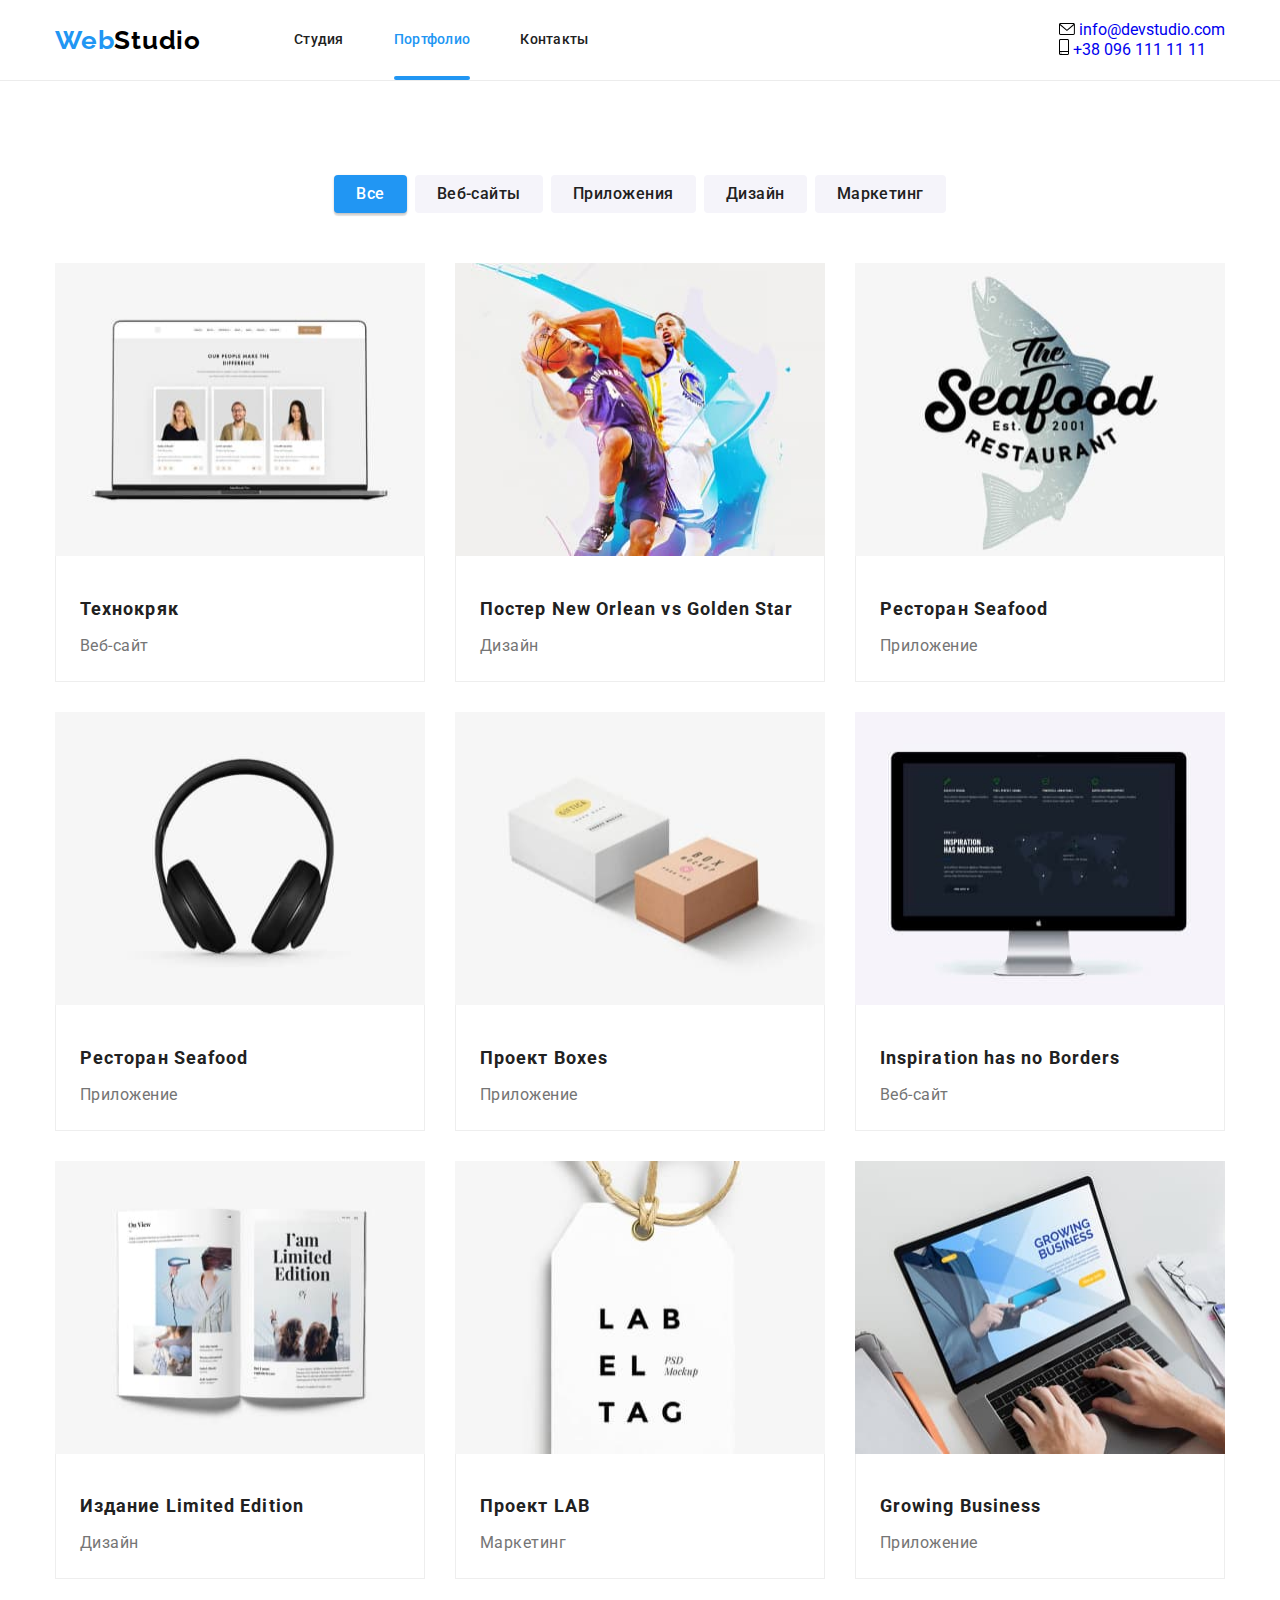
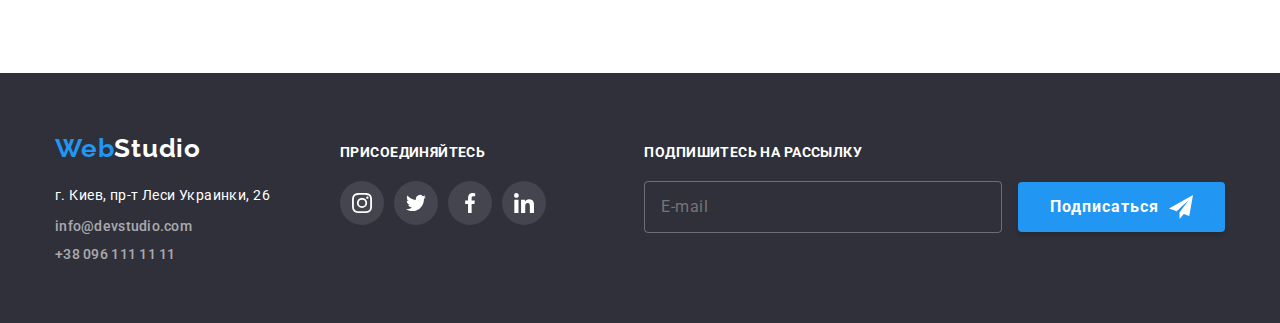
==== commit 319ef30d: "Створення міксінів" ====
--- a/portfolio.html
+++ b/portfolio.html
@@ -24,7 +24,7 @@
 <body class="page-body">
 
     <!-- Шапка сайту -->
-    <header class="page-header">
+    <header class="page-header page-header--border">
         <div class="container page-header__container">
 
             <!-- Логотип сайту -->
--- a/css/main.min.css
+++ b/css/main.min.css
@@ -1 +1 @@
-.footer-contacts__link,.contacts__link{display:-webkit-inline-box;display:-ms-inline-flexbox;display:inline-flex;-webkit-box-align:center;-ms-flex-align:center;align-items:center;font-weight:500;font-size:14px;line-height:1.14;letter-spacing:.02em;-webkit-transition:color 250ms cubic-bezier(0.4, 0, 0.2, 1);transition:color 250ms cubic-bezier(0.4, 0, 0.2, 1)}.footer-contacts__link:hover,.contacts__link:hover,.footer-contacts__link:focus,.contacts__link:focus{color:#2196f3}.portfolio,.clients,.team,.our-work,.features{padding-top:94px;padding-bottom:94px}.form__title,.product__title,.section__title{color:#212121;margin-top:0px;margin-bottom:0px}.footer__subtitle,.our-work__subtitle,.features__subtitle{color:#212121;font-size:14px;line-height:1.14;letter-spacing:.03em;text-transform:uppercase}.visually-hidden{position:absolute;margin:-1px;padding:0;width:1px;height:1px;border:0;clip:rect(0 0 0 0);overflow:hidden}.page-body{font-family:"Roboto",sans-serif;color:#757575}.list{margin-top:0px;margin-bottom:0px;padding-left:0px;list-style:none}.link{text-decoration:none}.img--nt-indent{display:block}.container{width:1200px;margin-left:auto;margin-right:auto;padding-left:15px;padding-right:15px}.button{min-width:200px;padding-top:10px;padding-right:32px;padding-bottom:10px;padding-left:32px;border:none;border-radius:4px;background-color:#2196f3;color:#fff;font-family:inherit;font-weight:700;font-size:16px;line-height:1.87;letter-spacing:.06em;-webkit-box-shadow:0px 4px 4px rgba(0,0,0,.15);box-shadow:0px 4px 4px rgba(0,0,0,.15);-webkit-transition:background-color 250ms cubic-bezier(0.4, 0, 0.2, 1);transition:background-color 250ms cubic-bezier(0.4, 0, 0.2, 1)}.button:hover,.button:focus{background-color:#188ce8;cursor:pointer}.section__title{margin-bottom:50px;font-size:36px;line-height:1.16;text-align:center;letter-spacing:.03em}.social__list{display:-webkit-box;display:-ms-flexbox;display:flex;-webkit-box-pack:center;-ms-flex-pack:center;justify-content:center}.social__item:nth-child(n+2){margin-left:10px}.social__link{display:-webkit-inline-box;display:-ms-inline-flexbox;display:inline-flex;-webkit-box-pack:center;-ms-flex-pack:center;justify-content:center;-webkit-box-align:center;-ms-flex-align:center;align-items:center;width:44px;height:44px;border-radius:50%;color:#afb1b8;-webkit-transition:background-color 250ms cubic-bezier(0.4, 0, 0.2, 1),color 250ms cubic-bezier(0.4, 0, 0.2, 1);transition:background-color 250ms cubic-bezier(0.4, 0, 0.2, 1),color 250ms cubic-bezier(0.4, 0, 0.2, 1)}.social__link:hover,.social__link:focus{background-color:#2196f3;color:#fff;outline:none}.social__link--dark{color:#fff;background-color:rgba(255,255,255,.1)}.social__icon{max-width:20px;max-height:20px;fill:currentColor}.filters__list{display:-webkit-box;display:-ms-flexbox;display:flex;-webkit-box-pack:center;-ms-flex-pack:center;justify-content:center}.filters__item:nth-child(n+2){margin-left:8px}.filters__btn{padding-top:6px;padding-right:22px;padding-bottom:6px;padding-left:22px;border:none;border-radius:4px;background-color:#f5f4fa;color:#212121;font-family:inherit;font-weight:500;font-size:16px;line-height:1.62;text-align:center;letter-spacing:.03em;-webkit-transition:color 250ms cubic-bezier(0.4, 0, 0.2, 1),background-color 250ms cubic-bezier(0.4, 0, 0.2, 1),-webkit-box-shadow 250ms cubic-bezier(0.4, 0, 0.2, 1);transition:color 250ms cubic-bezier(0.4, 0, 0.2, 1),background-color 250ms cubic-bezier(0.4, 0, 0.2, 1),-webkit-box-shadow 250ms cubic-bezier(0.4, 0, 0.2, 1);transition:color 250ms cubic-bezier(0.4, 0, 0.2, 1),background-color 250ms cubic-bezier(0.4, 0, 0.2, 1),box-shadow 250ms cubic-bezier(0.4, 0, 0.2, 1);transition:color 250ms cubic-bezier(0.4, 0, 0.2, 1),background-color 250ms cubic-bezier(0.4, 0, 0.2, 1),box-shadow 250ms cubic-bezier(0.4, 0, 0.2, 1),-webkit-box-shadow 250ms cubic-bezier(0.4, 0, 0.2, 1)}.filters__btn:hover,.filters__btn:focus{color:#fff;background-color:#2196f3;cursor:pointer;-webkit-box-shadow:0 3px 1px rgba(0,0,0,.1),0 1px 2px rgba(0,0,0,.08),0 1px 3px rgba(0,0,0,.12);box-shadow:0 3px 1px rgba(0,0,0,.1),0 1px 2px rgba(0,0,0,.08),0 1px 3px rgba(0,0,0,.12)}.filters__btn--active{color:#fff;background-color:#2196f3;-webkit-box-shadow:0 3px 1px rgba(0,0,0,.1),0 1px 2px rgba(0,0,0,.08),0 1px 3px rgba(0,0,0,.12);box-shadow:0 3px 1px rgba(0,0,0,.1),0 1px 2px rgba(0,0,0,.08),0 1px 3px rgba(0,0,0,.12)}.grid{display:-webkit-box;display:-ms-flexbox;display:flex;-ms-flex-wrap:wrap;flex-wrap:wrap;margin-top:-15px;margin-right:-15px;margin-bottom:-15px;margin-left:-15px}.grid__item{-ms-flex-preferred-size:calc((100% - 90px)/3);flex-basis:calc((100% - 90px)/3);margin-top:15px;margin-right:15px;margin-bottom:15px;margin-left:15px}.product__link{display:block;-webkit-transition:-webkit-box-shadow 250ms cubic-bezier(0.4, 0, 0.2, 1);transition:-webkit-box-shadow 250ms cubic-bezier(0.4, 0, 0.2, 1);transition:box-shadow 250ms cubic-bezier(0.4, 0, 0.2, 1);transition:box-shadow 250ms cubic-bezier(0.4, 0, 0.2, 1), -webkit-box-shadow 250ms cubic-bezier(0.4, 0, 0.2, 1)}.product__link:hover,.product__linkfocus{-webkit-box-shadow:1px 4px 6px rgba(0,0,0,.16),0 4px 4px rgba(0,0,0,.06),0 1px 3px rgba(0,0,0,.12);box-shadow:1px 4px 6px rgba(0,0,0,.16),0 4px 4px rgba(0,0,0,.06),0 1px 3px rgba(0,0,0,.12);outline:none}.product__thumb{position:relative;overflow:hidden}.product__group{position:absolute;top:0;left:0;-webkit-transform:translateY(100%);transform:translateY(100%);padding-top:63px;padding-right:24px;padding-left:24px;padding-bottom:63px;background-color:#2196f3;opacity:.9;-webkit-transition:-webkit-transform 250ms cubic-bezier(0.4, 0, 0.2, 1);transition:-webkit-transform 250ms cubic-bezier(0.4, 0, 0.2, 1);transition:transform 250ms cubic-bezier(0.4, 0, 0.2, 1);transition:transform 250ms cubic-bezier(0.4, 0, 0.2, 1), -webkit-transform 250ms cubic-bezier(0.4, 0, 0.2, 1)}.product__link:hover .product__group{-webkit-transform:translateY(0);transform:translateY(0)}.product__description{margin:0px;color:#fff;font-size:18px;line-height:1.55;letter-spacing:.03em}.product__header{padding-top:20px;padding-right:24px;padding-bottom:20px;padding-left:24px;border-right:1px solid #eee;border-bottom:1px solid #eee;border-left:1px solid #eee;color:#757575}.product__title{margin-bottom:4px;font-size:18px;line-height:2;letter-spacing:.06em}.product__subtitle{margin-top:0px;margin-bottom:0px;line-height:1.87;letter-spacing:.03em}.modal{position:absolute;top:50%;left:50%;-webkit-transform:translate(-50%, -50%) scale(1);transform:translate(-50%, -50%) scale(1);min-width:528px;border-radius:4px;background-color:#fff;-webkit-box-shadow:0 2px 1px rgba(0,0,0,.2),0 1px 1px rgba(0,0,0,.14),0 1px 3px rgba(0,0,0,.12);box-shadow:0 2px 1px rgba(0,0,0,.2),0 1px 1px rgba(0,0,0,.14),0 1px 3px rgba(0,0,0,.12);-webkit-transition:-webkit-transform 250ms cubic-bezier(0.4, 0, 0.2, 1);transition:-webkit-transform 250ms cubic-bezier(0.4, 0, 0.2, 1);transition:transform 250ms cubic-bezier(0.4, 0, 0.2, 1);transition:transform 250ms cubic-bezier(0.4, 0, 0.2, 1), -webkit-transform 250ms cubic-bezier(0.4, 0, 0.2, 1)}.modal__btn-exit{position:absolute;top:8px;right:8px;border:1px solid rgba(0,0,0,.1);border-radius:50%;width:30px;height:30px;background-color:#fff;cursor:pointer;-webkit-box-shadow:0 2px 1px rgba(0,0,0,.2),0 1px 1px rgba(0,0,0,.14),0 1px 3px rgba(0,0,0,.12);box-shadow:0 2px 1px rgba(0,0,0,.2),0 1px 1px rgba(0,0,0,.14),0 1px 3px rgba(0,0,0,.12);-webkit-transition:fill 250ms cubic-bezier(0.4, 0, 0.2, 1);transition:fill 250ms cubic-bezier(0.4, 0, 0.2, 1)}.modal__btn-exit:hover,.modal__btn-exitfocus{fill:#2196f3}.form{padding-top:40px;padding-right:40px;padding-bottom:40px;padding-left:40px}.form__title{margin-bottom:12px;font-size:20px;line-height:1.15;letter-spacing:.03em;text-align:center}.form__label{position:relative;display:-webkit-box;display:-ms-flexbox;display:flex;-webkit-box-orient:vertical;-webkit-box-direction:normal;-ms-flex-direction:column;flex-direction:column;font-size:12px;line-height:1.16;letter-spacing:.01em}.form__label:nth-child(n+2){margin-top:10px}.form__input{margin-top:4px;padding-top:11px;padding-bottom:11px;padding-left:42px;width:100%;border:1px solid rgba(33,33,33,.2);border-radius:4px;background-color:rgba(0,0,0,0);color:#212121;-webkit-transition:border-color 250ms cubic-bezier(0.4, 0, 0.2, 1);transition:border-color 250ms cubic-bezier(0.4, 0, 0.2, 1)}.form__input:hover,.form__input:focus{border-color:#2196f3;outline:none}.form__icon{position:absolute;top:27px;left:11px;-webkit-transition:fill 250ms cubic-bezier(0.4, 0, 0.2, 1);transition:fill 250ms cubic-bezier(0.4, 0, 0.2, 1)}.form__input:hover+.form__icon,.form__input:focus+.form__icon{fill:#2196f3}.form__coment{margin-top:4px;margin-bottom:20px;padding-top:12px;padding-right:16px;padding-bottom:12px;padding-left:16px;width:100%;border:1px solid rgba(33,33,33,.2);border-radius:4px;background-color:rgba(0,0,0,0);color:#212121;resize:none;-webkit-transition:border-color 250ms cubic-bezier(0.4, 0, 0.2, 1);transition:border-color 250ms cubic-bezier(0.4, 0, 0.2, 1)}.form__coment::-webkit-input-placeholder{color:rgba(117,117,117,.5)}.form__coment::-moz-placeholder{color:rgba(117,117,117,.5)}.form__coment:-ms-input-placeholder{color:rgba(117,117,117,.5)}.form__coment::-ms-input-placeholder{color:rgba(117,117,117,.5)}.form__coment::placeholder{color:rgba(117,117,117,.5)}.form__coment:hover,.form__coment:focus{border-color:#2196f3;outline:none}.checkbox-group{text-align:center;padding-left:12px}.checkbox__label{display:-webkit-box;display:-ms-flexbox;display:flex;-webkit-box-align:center;-ms-flex-align:center;align-items:center;margin-bottom:30px;font-size:14px;line-height:1.71;letter-spacing:.03em}.checkbox__icon{display:inline-block;margin-right:7px;width:16px;height:15px;border:2px solid #212121;border-radius:3px;-webkit-transition:border-color 250ms cubic-bezier(0.4, 0, 0.2, 1),background-color 250ms cubic-bezier(0.4, 0, 0.2, 1),background-image 250ms cubic-bezier(0.4, 0, 0.2, 1);transition:border-color 250ms cubic-bezier(0.4, 0, 0.2, 1),background-color 250ms cubic-bezier(0.4, 0, 0.2, 1),background-image 250ms cubic-bezier(0.4, 0, 0.2, 1)}.checkbox__input:checked+.checkbox__icon{border-color:#2196f3;background-color:#2196f3;background-image:url(../images/sprits/modal-window/icon-check.svg);background-size:contain;background-origin:border-box}.checkbox__link{margin-left:5px;color:#2196f3;text-decoration:underline;-webkit-transition:color 250ms cubic-bezier(0.4, 0, 0.2, 1);transition:color 250ms cubic-bezier(0.4, 0, 0.2, 1)}.checkbox__link:hover,.checkbox__link:focus{color:#188ce8}.page-header__container{display:-webkit-box;display:-ms-flexbox;display:flex;-webkit-box-align:center;-ms-flex-align:center;align-items:center}.logo{color:#2196f3;font-family:"Raleway",sans-serif;font-weight:700;font-size:26px;line-height:1.19;letter-spacing:.03em}.logo__dark{color:#000}.logo__white{color:#fff}.page-header__nav{margin-left:93px;margin-right:auto}.nav__list{display:-webkit-box;display:-ms-flexbox;display:flex}.nav__item:nth-child(n+2){margin-left:50px}.nav__link{position:relative;display:inline-block;padding-top:32px;padding-bottom:32px;color:#212121;font-weight:500;font-size:14px;line-height:1.14;letter-spacing:.02em;-webkit-transition:color 250ms cubic-bezier(0.4, 0, 0.2, 1);transition:color 250ms cubic-bezier(0.4, 0, 0.2, 1)}.nav__link:hover,.nav__link:focus{color:#2196f3}.nav__link--active{color:#2196f3}.nav__link--active::after{position:absolute;content:"";bottom:0;left:0;border-radius:2px;width:100%;height:4px;background-color:#2196f3}.contacts__list{display:-webkit-box;display:-ms-flexbox;display:flex}.contacts__item:nth-child(n+2){margin-left:30px}.contacts__link{padding-top:32px;padding-bottom:32px;color:#757575}.contacts__icon{margin-right:10px;fill:currentColor}.hero{background-color:#2f303a;background-image:-webkit-gradient(linear, left top, right top, from(rgba(47, 48, 58, 0.4)), to(rgba(47, 48, 58, 0.4))),url(../images/hero/hero-background.jpg);background-image:linear-gradient(to right, rgba(47, 48, 58, 0.4), rgba(47, 48, 58, 0.4)),url(../images/hero/hero-background.jpg);background-repeat:no-repeat;background-position:center;padding-top:200px;padding-bottom:200px;text-align:center}.hero__title{max-width:650px;margin-top:0px;margin-right:auto;margin-left:auto;margin-bottom:30px;color:#fff;font-weight:900;font-size:44px;line-height:1.36;letter-spacing:.06em;text-transform:uppercase}.features__list{display:-webkit-box;display:-ms-flexbox;display:flex}.features__item:nth-child(n+2){margin-left:30px}.features__wrapper{display:-webkit-box;display:-ms-flexbox;display:flex;-webkit-box-pack:center;-ms-flex-pack:center;justify-content:center;-webkit-box-align:center;-ms-flex-align:center;align-items:center;width:100%;height:120px;margin-bottom:30px;border-radius:4px;background-color:#f5f4fa}.features__subtitle{margin-top:0px;margin-bottom:10px}.features__description{margin-top:0px;margin-bottom:0px;min-width:270px;font-size:14px;line-height:1.71;letter-spacing:.03em}.our-work{padding-top:0px}.our-work__list{display:-webkit-box;display:-ms-flexbox;display:flex;margin-top:-15px;margin-right:-15px;margin-bottom:-15px;margin-left:-15px}.our-work__item{position:relative;margin-top:15px;margin-right:15px;margin-bottom:15px;margin-left:15px}.our-work__thumb{position:absolute;bottom:0;left:0;width:100%;padding-top:27px;padding-bottom:27px;background-color:rgba(47,48,58,.8);text-align:center}.our-work__subtitle{margin-top:0px;margin-bottom:0px;color:#fff}.team{background-color:#f5f4fa}.team__list{display:-webkit-box;display:-ms-flexbox;display:flex;margin-top:-15px;margin-right:-15px;margin-bottom:-15px;margin-left:-15px}.team__item{border-bottom-left-radius:4px;border-bottom-right-radius:4px;margin-top:15px;margin-right:15px;margin-bottom:15px;margin-left:15px;-webkit-box-shadow:0 2px 1px rgba(0,0,0,.2),0 1px 1px rgba(0,0,0,.14),0 1px 3px rgba(0,0,0,.12);box-shadow:0 2px 1px rgba(0,0,0,.2),0 1px 1px rgba(0,0,0,.14),0 1px 3px rgba(0,0,0,.12)}.team__article{border-bottom-left-radius:4px;border-bottom-right-radius:4px;padding-top:30px;padding-left:20px;padding-right:20px;padding-bottom:30px;background-color:#fff;text-align:center}.team__subtitle{margin-top:0px;margin-bottom:10px;color:#212121;font-size:16px;line-height:1.18;letter-spacing:.03em;font-weight:500;text-align:center}.team__description{margin-top:0px;margin-bottom:16px;font-size:16px;line-height:1.18;letter-spacing:.03em;text-align:center}.clients__list{display:-webkit-box;display:-ms-flexbox;display:flex}.clients__item{width:calc((100% - 120px)/5);height:92px}.clients__item:nth-child(n+2){margin-left:30px}.clients__link{display:-webkit-inline-box;display:-ms-inline-flexbox;display:inline-flex;-webkit-box-pack:center;-ms-flex-pack:center;justify-content:center;-webkit-box-align:center;-ms-flex-align:center;align-items:center;width:100%;height:100%;border:1px solid #afb1b8;border-radius:4px;color:#afb1b8;-webkit-transition:border-color 250ms cubic-bezier(0.4, 0, 0.2, 1),color 250ms cubic-bezier(0.4, 0, 0.2, 1);transition:border-color 250ms cubic-bezier(0.4, 0, 0.2, 1),color 250ms cubic-bezier(0.4, 0, 0.2, 1)}.clients__link:hover,.clients__link:focus{color:#2196f3;border-color:#2196f3;outline:none}.clients__icon{width:106px;height:60px;fill:currentColor}.page-footer{padding-top:60px;padding-bottom:60px;background-color:#2f303a}.page-footer__container{display:-webkit-box;display:-ms-flexbox;display:flex}.address-link{color:#fff;font-style:normal;font-size:14px;line-height:1.71;letter-spacing:.03em;font-weight:400;-webkit-transition:color 250ms cubic-bezier(0.4, 0, 0.2, 1);transition:color 250ms cubic-bezier(0.4, 0, 0.2, 1)}.address-link:hover{color:#2196f3}.page-footer__contacts{margin-top:20px;margin-right:70px}.footer-contacts__item{margin-top:9px}.footer-contacts__link{color:rgba(255,255,255,.6);font-style:normal}.footer__subtitle{margin-top:12px;margin-bottom:20px;color:#fff}.page-footer__subscription{margin-left:auto}.subscription__input{padding-top:15px;padding-bottom:15px;padding-left:16px;width:358px;border:1px solid rgba(255,255,255,.3);border-radius:4px;color:rgba(255,255,255,.6);background-color:rgba(0,0,0,0);line-height:1.25;letter-spacing:.03em;-webkit-transition:border-color 250ms cubic-bezier(0.4, 0, 0.2, 1);transition:border-color 250ms cubic-bezier(0.4, 0, 0.2, 1)}.subscription__input:hover,.subscription__input:focus{border-color:#2196f3;outline:none}.subscription__btn{display:-webkit-inline-box;display:-ms-inline-flexbox;display:inline-flex;margin-left:12px}.subscription__icon{margin-top:3px;margin-left:10px;fill:currentColor}.backdrop{position:fixed;top:0;height:0;width:100%;height:100%;background-color:0 2px 1px rgba(0,0,0,.2);opacity:1;-webkit-transition:opacity 250ms cubic-bezier(0.4, 0, 0.2, 1),visibility 250ms cubic-bezier(0.4, 0, 0.2, 1);transition:opacity 250ms cubic-bezier(0.4, 0, 0.2, 1),visibility 250ms cubic-bezier(0.4, 0, 0.2, 1)}.backdrop.is-hidden{visibility:hidden;opacity:0;pointer-events:none}.portfolio__filters{margin-bottom:50px}/*# sourceMappingURL=main.min.css.map */+.form__title,.product__title,.section__title{color:#212121}.footer__subtitle,.our-work__subtitle,.features__subtitle{font-size:14px;line-height:1.14;letter-spacing:.03em;text-transform:uppercase}.visually-hidden{position:absolute;margin:-1px;padding:0;width:1px;height:1px;border:0;clip:rect(0 0 0 0);overflow:hidden}.page-body{font-family:"Roboto",sans-serif;color:#757575}.list{margin-top:0px;margin-bottom:0px;padding-left:0px;list-style:none}.link{text-decoration:none}.img--nt-indent{display:block}.container{width:1200px;margin-left:auto;margin-right:auto;padding-left:15px;padding-right:15px}.logo{color:#2196f3;font-family:"Raleway",sans-serif;font-weight:700;font-size:26px;line-height:1.19;letter-spacing:.03em}.logo__dark{color:#000}.logo__white{color:#fff}.button{min-width:200px;padding-top:10px;padding-right:32px;padding-bottom:10px;padding-left:32px;border:none;border-radius:4px;background-color:#2196f3;color:#fff;font-family:inherit;font-weight:700;font-size:16px;line-height:1.87;letter-spacing:.06em;-webkit-box-shadow:0px 4px 4px rgba(0,0,0,.15);box-shadow:0px 4px 4px rgba(0,0,0,.15);-webkit-transition:background-color 250ms cubic-bezier(0.4, 0, 0.2, 1);transition:background-color 250ms cubic-bezier(0.4, 0, 0.2, 1)}.button:hover,.button:focus{background-color:#188ce8;cursor:pointer}.section__title{margin-top:0px;margin-bottom:50px;font-size:36px;line-height:1.16;text-align:center;letter-spacing:.03em}.social__list{display:-webkit-box;display:-ms-flexbox;display:flex;-webkit-box-pack:center;-ms-flex-pack:center;justify-content:center}.social__item:nth-child(n+2){margin-left:10px}.social__link{display:-webkit-inline-box;display:-ms-inline-flexbox;display:inline-flex;-webkit-box-pack:center;-ms-flex-pack:center;justify-content:center;-webkit-box-align:center;-ms-flex-align:center;align-items:center;width:44px;height:44px;border-radius:50%;color:#afb1b8;-webkit-transition:background-color 250ms cubic-bezier(0.4, 0, 0.2, 1),color 250ms cubic-bezier(0.4, 0, 0.2, 1);transition:background-color 250ms cubic-bezier(0.4, 0, 0.2, 1),color 250ms cubic-bezier(0.4, 0, 0.2, 1)}.social__link:hover,.social__link:focus{background-color:#2196f3;color:#fff;outline:none}.social__link--dark{color:#fff;background-color:rgba(255,255,255,.1)}.social__icon{max-width:20px;max-height:20px;fill:currentColor}.page-footer__subscription{margin-left:auto}.subscription__input{padding-top:15px;padding-bottom:15px;padding-left:16px;width:358px;border:1px solid rgba(255,255,255,.3);border-radius:4px;color:rgba(255,255,255,.6);background-color:rgba(0,0,0,0);line-height:1.25;letter-spacing:.03em;-webkit-transition:border-color 250ms cubic-bezier(0.4, 0, 0.2, 1);transition:border-color 250ms cubic-bezier(0.4, 0, 0.2, 1)}.subscription__input:hover,.subscription__input:focus{border-color:#2196f3;outline:none}.subscription__btn{display:-webkit-inline-box;display:-ms-inline-flexbox;display:inline-flex;margin-left:12px}.subscription__icon{margin-top:3px;margin-left:10px;fill:currentColor}.filters__list{display:-webkit-box;display:-ms-flexbox;display:flex;-webkit-box-pack:center;-ms-flex-pack:center;justify-content:center}.filters__item:nth-child(n+2){margin-left:8px}.filters__btn{padding-top:6px;padding-right:22px;padding-bottom:6px;padding-left:22px;border:none;border-radius:4px;background-color:#f5f4fa;color:#212121;font-family:inherit;font-weight:500;font-size:16px;line-height:1.62;text-align:center;letter-spacing:.03em;-webkit-transition:color 250ms cubic-bezier(0.4, 0, 0.2, 1),background-color 250ms cubic-bezier(0.4, 0, 0.2, 1),-webkit-box-shadow 250ms cubic-bezier(0.4, 0, 0.2, 1);transition:color 250ms cubic-bezier(0.4, 0, 0.2, 1),background-color 250ms cubic-bezier(0.4, 0, 0.2, 1),-webkit-box-shadow 250ms cubic-bezier(0.4, 0, 0.2, 1);transition:color 250ms cubic-bezier(0.4, 0, 0.2, 1),background-color 250ms cubic-bezier(0.4, 0, 0.2, 1),box-shadow 250ms cubic-bezier(0.4, 0, 0.2, 1);transition:color 250ms cubic-bezier(0.4, 0, 0.2, 1),background-color 250ms cubic-bezier(0.4, 0, 0.2, 1),box-shadow 250ms cubic-bezier(0.4, 0, 0.2, 1),-webkit-box-shadow 250ms cubic-bezier(0.4, 0, 0.2, 1)}.filters__btn:hover,.filters__btn:focus{color:#fff;background-color:#2196f3;cursor:pointer;-webkit-box-shadow:0 3px 1px rgba(0,0,0,.1),0 1px 2px rgba(0,0,0,.08),0 1px 3px rgba(0,0,0,.12);box-shadow:0 3px 1px rgba(0,0,0,.1),0 1px 2px rgba(0,0,0,.08),0 1px 3px rgba(0,0,0,.12)}.filters__btn--active{color:#fff;background-color:#2196f3;-webkit-box-shadow:0 3px 1px rgba(0,0,0,.1),0 1px 2px rgba(0,0,0,.08),0 1px 3px rgba(0,0,0,.12);box-shadow:0 3px 1px rgba(0,0,0,.1),0 1px 2px rgba(0,0,0,.08),0 1px 3px rgba(0,0,0,.12)}.grid{display:-webkit-box;display:-ms-flexbox;display:flex;-ms-flex-wrap:wrap;flex-wrap:wrap;margin-top:-15px;margin-right:-15px;margin-bottom:-15px;margin-left:-15px}.grid__item{-ms-flex-preferred-size:calc((100% - 90px)/3);flex-basis:calc((100% - 90px)/3);margin-top:15px;margin-right:15px;margin-bottom:15px;margin-left:15px}.product__link{display:block;-webkit-transition:-webkit-box-shadow 250ms cubic-bezier(0.4, 0, 0.2, 1);transition:-webkit-box-shadow 250ms cubic-bezier(0.4, 0, 0.2, 1);transition:box-shadow 250ms cubic-bezier(0.4, 0, 0.2, 1);transition:box-shadow 250ms cubic-bezier(0.4, 0, 0.2, 1), -webkit-box-shadow 250ms cubic-bezier(0.4, 0, 0.2, 1)}.product__link:hover,.product__linkfocus{-webkit-box-shadow:1px 4px 6px rgba(0,0,0,.16),0 4px 4px rgba(0,0,0,.06),0 1px 3px rgba(0,0,0,.12);box-shadow:1px 4px 6px rgba(0,0,0,.16),0 4px 4px rgba(0,0,0,.06),0 1px 3px rgba(0,0,0,.12);outline:none}.product__thumb{position:relative;overflow:hidden}.product__group{position:absolute;top:0;left:0;-webkit-transform:translateY(100%);transform:translateY(100%);padding-top:63px;padding-right:24px;padding-left:24px;padding-bottom:63px;background-color:#2196f3;opacity:.9;-webkit-transition:-webkit-transform 250ms cubic-bezier(0.4, 0, 0.2, 1);transition:-webkit-transform 250ms cubic-bezier(0.4, 0, 0.2, 1);transition:transform 250ms cubic-bezier(0.4, 0, 0.2, 1);transition:transform 250ms cubic-bezier(0.4, 0, 0.2, 1), -webkit-transform 250ms cubic-bezier(0.4, 0, 0.2, 1)}.product__link:hover .product__group{-webkit-transform:translateY(0);transform:translateY(0)}.product__description{margin:0px;color:#fff;font-size:18px;line-height:1.55;letter-spacing:.03em}.product__header{padding-top:20px;padding-right:24px;padding-bottom:20px;padding-left:24px;border-right:1px solid #eee;border-bottom:1px solid #eee;border-left:1px solid #eee;color:#757575}.product__title{margin-bottom:4px;font-size:18px;line-height:2;letter-spacing:.06em}.product__subtitle{margin-top:0px;margin-bottom:0px;line-height:1.87;letter-spacing:.03em}.modal{position:absolute;top:50%;left:50%;-webkit-transform:translate(-50%, -50%) scale(1);transform:translate(-50%, -50%) scale(1);min-width:528px;border-radius:4px;background-color:#fff;-webkit-box-shadow:0 2px 1px rgba(0,0,0,.2),0 1px 1px rgba(0,0,0,.14),0 1px 3px rgba(0,0,0,.12);box-shadow:0 2px 1px rgba(0,0,0,.2),0 1px 1px rgba(0,0,0,.14),0 1px 3px rgba(0,0,0,.12);-webkit-transition:-webkit-transform 250ms cubic-bezier(0.4, 0, 0.2, 1);transition:-webkit-transform 250ms cubic-bezier(0.4, 0, 0.2, 1);transition:transform 250ms cubic-bezier(0.4, 0, 0.2, 1);transition:transform 250ms cubic-bezier(0.4, 0, 0.2, 1), -webkit-transform 250ms cubic-bezier(0.4, 0, 0.2, 1)}.modal__btn-exit{position:absolute;top:8px;right:8px;border:1px solid rgba(0,0,0,.1);border-radius:50%;width:30px;height:30px;background-color:#fff;cursor:pointer;-webkit-box-shadow:0 2px 1px rgba(0,0,0,.2),0 1px 1px rgba(0,0,0,.14),0 1px 3px rgba(0,0,0,.12);box-shadow:0 2px 1px rgba(0,0,0,.2),0 1px 1px rgba(0,0,0,.14),0 1px 3px rgba(0,0,0,.12);-webkit-transition:fill 250ms cubic-bezier(0.4, 0, 0.2, 1);transition:fill 250ms cubic-bezier(0.4, 0, 0.2, 1)}.modal__btn-exit:hover,.modal__btn-exitfocus{fill:#2196f3}.form{padding-top:40px;padding-right:40px;padding-bottom:40px;padding-left:40px}.form__title{margin-top:0px;margin-bottom:12px;font-size:20px;line-height:1.15;letter-spacing:.03em;text-align:center}.form__label{position:relative;display:-webkit-box;display:-ms-flexbox;display:flex;-webkit-box-orient:vertical;-webkit-box-direction:normal;-ms-flex-direction:column;flex-direction:column;font-size:12px;line-height:1.16;letter-spacing:.01em}.form__label:nth-child(n+2){margin-top:10px}.form__input{margin-top:4px;padding-top:11px;padding-bottom:11px;padding-left:42px;width:100%;border:1px solid rgba(33,33,33,.2);border-radius:4px;background-color:rgba(0,0,0,0);color:#212121;-webkit-transition:border-color 250ms cubic-bezier(0.4, 0, 0.2, 1);transition:border-color 250ms cubic-bezier(0.4, 0, 0.2, 1)}.form__input:hover,.form__input:focus{border-color:#2196f3;outline:none}.form__icon{position:absolute;top:27px;left:11px;-webkit-transition:fill 250ms cubic-bezier(0.4, 0, 0.2, 1);transition:fill 250ms cubic-bezier(0.4, 0, 0.2, 1)}.form__input:hover+.form__icon,.form__input:focus+.form__icon{fill:#2196f3}.form__coment{margin-top:4px;margin-bottom:20px;padding-top:12px;padding-right:16px;padding-bottom:12px;padding-left:16px;width:100%;border:1px solid rgba(33,33,33,.2);border-radius:4px;background-color:rgba(0,0,0,0);color:#212121;resize:none;-webkit-transition:border-color 250ms cubic-bezier(0.4, 0, 0.2, 1);transition:border-color 250ms cubic-bezier(0.4, 0, 0.2, 1)}.form__coment::-webkit-input-placeholder{color:rgba(117,117,117,.5)}.form__coment::-moz-placeholder{color:rgba(117,117,117,.5)}.form__coment:-ms-input-placeholder{color:rgba(117,117,117,.5)}.form__coment::-ms-input-placeholder{color:rgba(117,117,117,.5)}.form__coment::placeholder{color:rgba(117,117,117,.5)}.form__coment:hover,.form__coment:focus{border-color:#2196f3;outline:none}.checkbox-group{text-align:center;padding-left:12px}.checkbox__label{display:-webkit-box;display:-ms-flexbox;display:flex;-webkit-box-align:center;-ms-flex-align:center;align-items:center;margin-bottom:30px;font-size:14px;line-height:1.71;letter-spacing:.03em}.checkbox__icon{display:inline-block;margin-right:7px;width:16px;height:15px;border:2px solid #212121;border-radius:3px;-webkit-transition:border-color 250ms cubic-bezier(0.4, 0, 0.2, 1),background-color 250ms cubic-bezier(0.4, 0, 0.2, 1),background-image 250ms cubic-bezier(0.4, 0, 0.2, 1);transition:border-color 250ms cubic-bezier(0.4, 0, 0.2, 1),background-color 250ms cubic-bezier(0.4, 0, 0.2, 1),background-image 250ms cubic-bezier(0.4, 0, 0.2, 1)}.checkbox__input:checked+.checkbox__icon{border-color:#2196f3;background-color:#2196f3;background-image:url(../images/sprits/modal-window/icon-check.svg);background-size:contain;background-origin:border-box}.checkbox__link{margin-left:5px;color:#2196f3;text-decoration:underline;-webkit-transition:color 250ms cubic-bezier(0.4, 0, 0.2, 1);transition:color 250ms cubic-bezier(0.4, 0, 0.2, 1)}.checkbox__link:hover,.checkbox__link:focus{color:#188ce8}.page-header__container{display:-webkit-box;display:-ms-flexbox;display:flex;-webkit-box-align:center;-ms-flex-align:center;align-items:center}.page-header--border{border-bottom:1px solid #ececec}.page-header__nav{margin-left:93px;margin-right:auto}.nav__list{display:-webkit-box;display:-ms-flexbox;display:flex}.nav__item:nth-child(n+2){margin-left:50px}.nav__link{position:relative;display:inline-block;padding-top:32px;padding-bottom:32px;color:#212121;font-weight:500;font-size:14px;line-height:1.14;letter-spacing:.02em;-webkit-transition:color 250ms cubic-bezier(0.4, 0, 0.2, 1);transition:color 250ms cubic-bezier(0.4, 0, 0.2, 1)}.nav__link:hover,.nav__link:focus{color:#2196f3}.nav__link--active{color:#2196f3}.nav__link--active::after{position:absolute;content:"";bottom:0;left:0;border-radius:2px;width:100%;height:4px;background-color:#2196f3}.header-contacts__list{display:-webkit-box;display:-ms-flexbox;display:flex}.header-contacts__item:nth-child(n+2){margin-left:30px}.header-contacts__link{padding-top:32px;padding-bottom:32px;color:#757575;font-weight:500;font-size:14px;line-height:1.14;letter-spacing:.02em;-webkit-transition:color 250ms cubic-bezier(0.4, 0, 0.2, 1);transition:color 250ms cubic-bezier(0.4, 0, 0.2, 1)}.header-contacts__link:hover,.header-contacts__link:focus{color:#2196f3}.header-contacts__icon{margin-right:10px;fill:currentColor}.hero{padding-top:200px;padding-bottom:200px;background-color:#2f303a;background-image:-webkit-gradient(linear, left top, right top, from(rgba(47, 48, 58, 0.4)), to(rgba(47, 48, 58, 0.4))),url(../images/hero/hero-background.jpg);background-image:linear-gradient(to right, rgba(47, 48, 58, 0.4), rgba(47, 48, 58, 0.4)),url(../images/hero/hero-background.jpg);background-repeat:no-repeat;background-position:center;text-align:center}.hero__title{max-width:650px;margin-top:0px;margin-right:auto;margin-left:auto;margin-bottom:30px;color:#fff;font-weight:900;font-size:44px;line-height:1.36;letter-spacing:.06em;text-transform:uppercase}.features{padding-top:94px;padding-bottom:94px;background-color:rgba(0,0,0,0)}.features__list{display:-webkit-box;display:-ms-flexbox;display:flex}.features__item:nth-child(n+2){margin-left:30px}.features__wrapper{display:-webkit-box;display:-ms-flexbox;display:flex;-webkit-box-pack:center;-ms-flex-pack:center;justify-content:center;-webkit-box-align:center;-ms-flex-align:center;align-items:center;width:100%;height:120px;margin-bottom:30px;border-radius:4px;background-color:#f5f4fa}.features__subtitle{margin-top:0px;margin-bottom:10px;color:#212121}.features__description{margin-top:0px;margin-bottom:0px;min-width:270px;font-size:14px;line-height:1.71;letter-spacing:.03em}.our-work{padding-top:0px;padding-bottom:94px;background-color:rgba(0,0,0,0)}.our-work__list{display:-webkit-box;display:-ms-flexbox;display:flex;margin-top:-15px;margin-right:-15px;margin-bottom:-15px;margin-left:-15px}.our-work__item{position:relative;margin-top:15px;margin-right:15px;margin-bottom:15px;margin-left:15px}.our-work__thumb{position:absolute;bottom:0;left:0;width:100%;padding-top:27px;padding-bottom:27px;background-color:rgba(47,48,58,.8);text-align:center}.our-work__subtitle{color:#fff;margin-top:0px;margin-bottom:0px}.team{padding-top:94px;padding-bottom:94px;background-color:#f5f4fa}.team__list{display:-webkit-box;display:-ms-flexbox;display:flex;margin-top:-15px;margin-right:-15px;margin-bottom:-15px;margin-left:-15px}.team__item{border-bottom-left-radius:4px;border-bottom-right-radius:4px;margin-top:15px;margin-right:15px;margin-bottom:15px;margin-left:15px;-webkit-box-shadow:0 2px 1px rgba(0,0,0,.2),0 1px 1px rgba(0,0,0,.14),0 1px 3px rgba(0,0,0,.12);box-shadow:0 2px 1px rgba(0,0,0,.2),0 1px 1px rgba(0,0,0,.14),0 1px 3px rgba(0,0,0,.12)}.team__article{border-bottom-left-radius:4px;border-bottom-right-radius:4px;padding-top:30px;padding-left:20px;padding-right:20px;padding-bottom:30px;background-color:#fff;text-align:center}.team__subtitle{margin-top:0px;margin-bottom:10px;color:#212121;font-size:16px;line-height:1.18;letter-spacing:.03em;font-weight:500;text-align:center}.team__description{margin-top:0px;margin-bottom:16px;font-size:16px;line-height:1.18;letter-spacing:.03em;text-align:center}.clients{padding-top:94px;padding-bottom:94px;background-color:#fff}.clients__list{display:-webkit-box;display:-ms-flexbox;display:flex}.clients__item{width:calc((100% - 120px)/5);height:92px}.clients__item:nth-child(n+2){margin-left:30px}.clients__link{display:-webkit-inline-box;display:-ms-inline-flexbox;display:inline-flex;-webkit-box-pack:center;-ms-flex-pack:center;justify-content:center;-webkit-box-align:center;-ms-flex-align:center;align-items:center;width:100%;height:100%;border:1px solid #afb1b8;border-radius:4px;color:#afb1b8;-webkit-transition:border-color 250ms cubic-bezier(0.4, 0, 0.2, 1),color 250ms cubic-bezier(0.4, 0, 0.2, 1);transition:border-color 250ms cubic-bezier(0.4, 0, 0.2, 1),color 250ms cubic-bezier(0.4, 0, 0.2, 1)}.clients__link:hover,.clients__link:focus{color:#2196f3;border-color:#2196f3;outline:none}.clients__icon{width:106px;height:60px;fill:currentColor}.page-footer{padding-top:60px;padding-bottom:60px;background-color:#2f303a}.page-footer__container{display:-webkit-box;display:-ms-flexbox;display:flex}.address-link{color:#fff;font-style:normal;font-size:14px;line-height:1.71;letter-spacing:.03em;font-weight:400;-webkit-transition:color 250ms cubic-bezier(0.4, 0, 0.2, 1);transition:color 250ms cubic-bezier(0.4, 0, 0.2, 1)}.address-link:hover{color:#2196f3}.page-footer__contacts{margin-top:20px;margin-right:70px}.footer-contacts__item{margin-top:9px}.footer-contacts__link{padding-top:0px;padding-bottom:0px;color:rgba(255,255,255,.6);font-weight:500;font-size:14px;line-height:1.14;letter-spacing:.02em;-webkit-transition:color 250ms cubic-bezier(0.4, 0, 0.2, 1);transition:color 250ms cubic-bezier(0.4, 0, 0.2, 1);font-style:normal}.footer-contacts__link:hover,.footer-contacts__link:focus{color:#2196f3}.footer__subtitle{margin-top:12px;margin-bottom:20px;color:#fff}.backdrop{position:fixed;top:0;height:0;width:100%;height:100%;background-color:0 2px 1px rgba(0,0,0,.2);opacity:1;-webkit-transition:opacity 250ms cubic-bezier(0.4, 0, 0.2, 1),visibility 250ms cubic-bezier(0.4, 0, 0.2, 1);transition:opacity 250ms cubic-bezier(0.4, 0, 0.2, 1),visibility 250ms cubic-bezier(0.4, 0, 0.2, 1)}.backdrop.is-hidden{visibility:hidden;opacity:0;pointer-events:none}.portfolio{padding-top:94px;padding-bottom:94px;background-color:#fff}.portfolio__filters{margin-bottom:50px}/*# sourceMappingURL=main.min.css.map */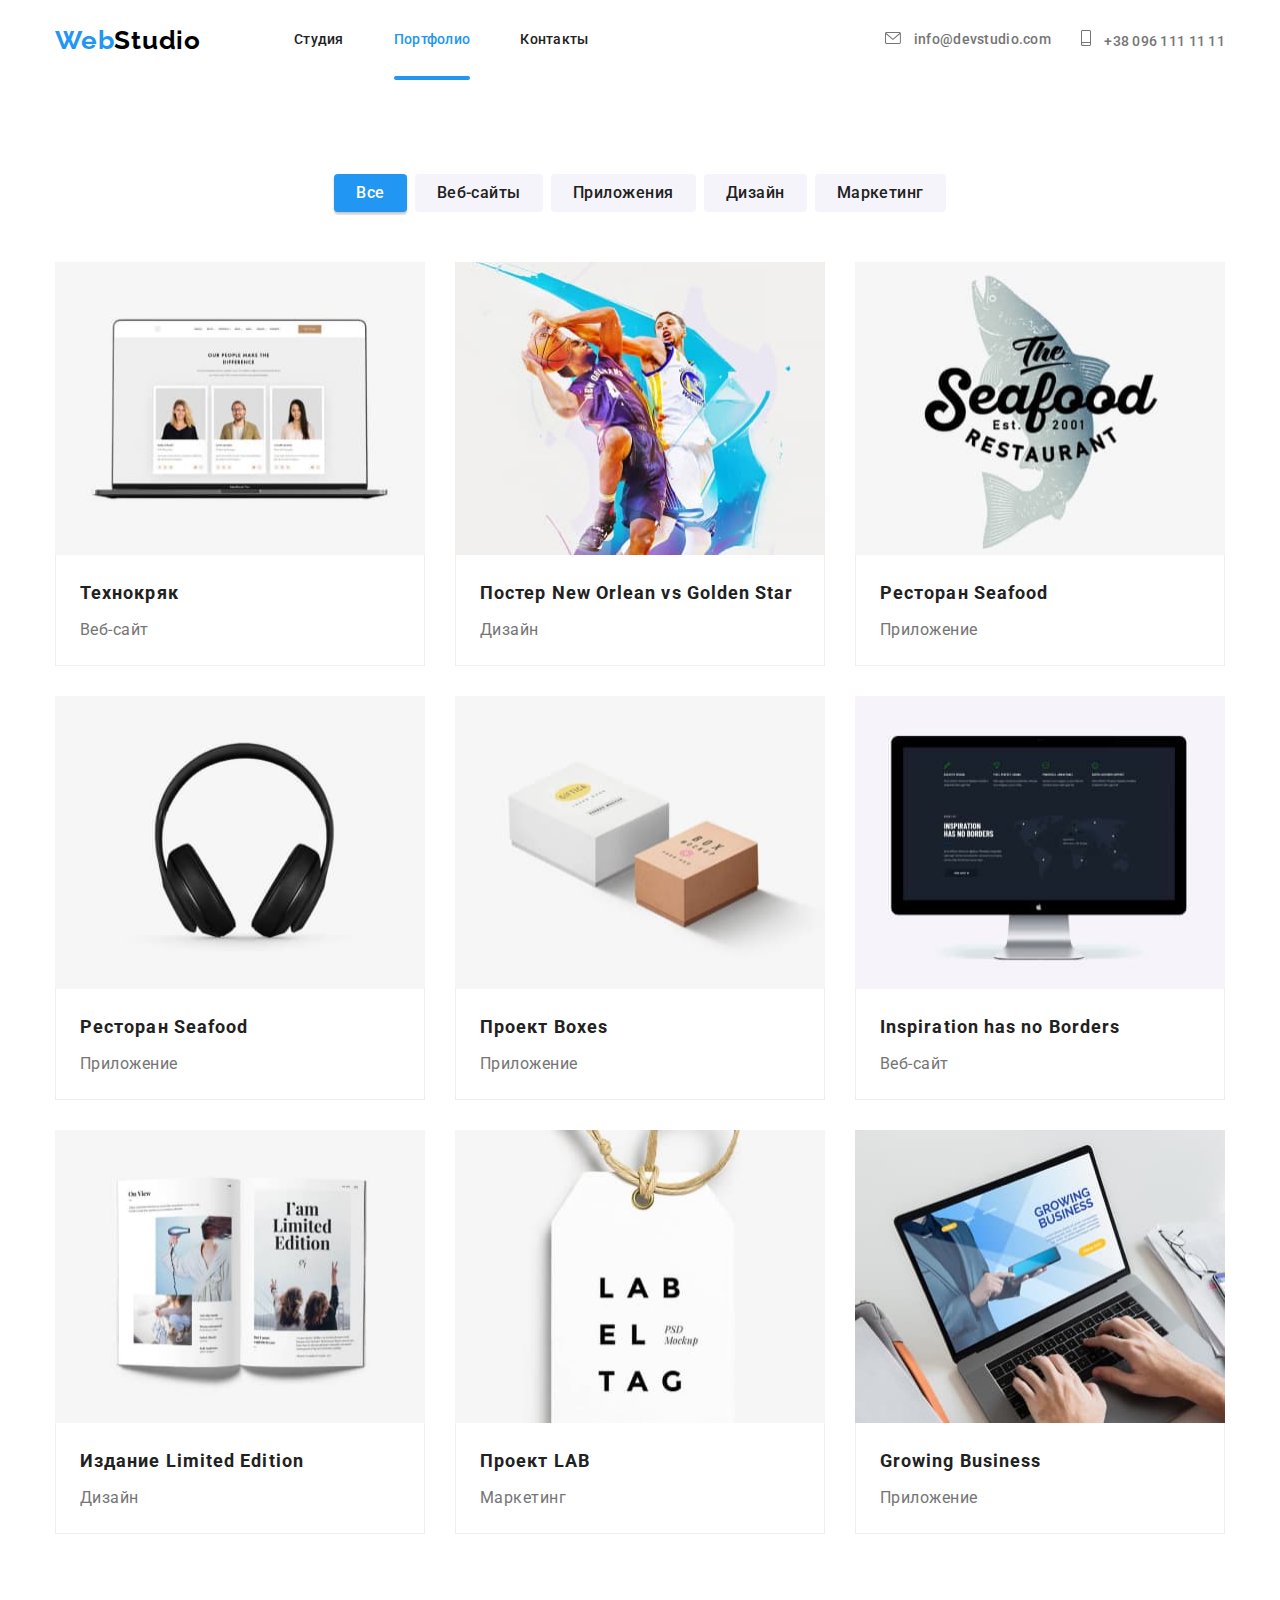
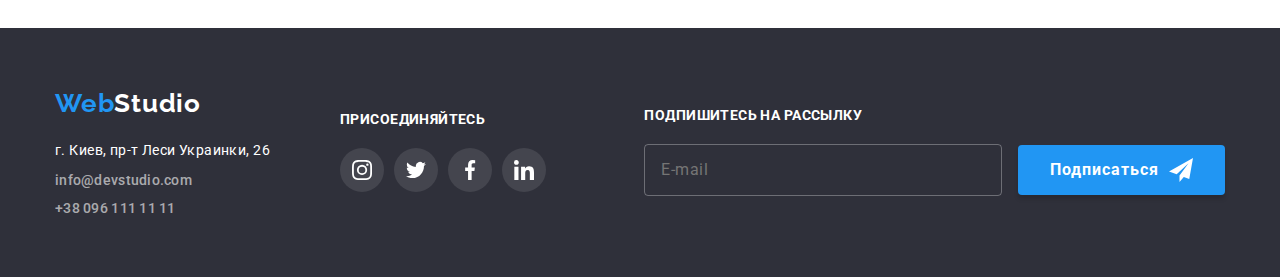
==== commit 1624ae0c: "Створення однієї сітки на всі елементи" ====
--- a/portfolio.html
+++ b/portfolio.html
@@ -24,7 +24,7 @@
 <body class="page-body">
 
     <!-- Шапка сайту -->
-    <header class="page-header page-header--border">
+    <header class="page-header">
         <div class="container page-header__container">
 
             <!-- Логотип сайту -->
@@ -46,18 +46,18 @@
             </nav>
 
             <!-- Контакти веб-студії -->
-            <ul class="contacts__list list">
-                <li class="contacts__item">
-                    <a class="contacts__link link" href="mailto:info@devstudio.com">
-                        <svg class="contacts__icon" width="16" height="12">
+            <ul class="header-contacts__list list">
+                <li class="header-contacts__item">
+                    <a class="header-contacts__link link" href="mailto:info@devstudio.com">
+                        <svg class="header-contacts__icon" width="16" height="12">
                             <use href="./images/sprits/sprite.svg#mail"></use>
                         </svg>
                         info@devstudio.com
                     </a>
                 </li>
-                <li class="contacts__item">
-                    <a class="contacts__link link" href="tel:+380961111111">
-                        <svg class="contacts__icon" width="10" height="16">
+                <li class="header-contacts__item">
+                    <a class="header-contacts__link link" href="tel:+380961111111">
+                        <svg class="header-contacts__icon" width="10" height="16">
                             <use href="./images/sprits/sprite.svg#phone"></use>
                         </svg>
                         +38 096 111 11 11
@@ -88,7 +88,7 @@
                 <!-- Список наших робіт -->
                 <ul class="grid list">
 
-                    <li class="grid__item">
+                    <li class="grid__item product__item">
                         <a class="product__link link" href="">
                             <div class="product__thumb">
                                 <img class="img--nt-indent" src="./images/portfolio/technoquack.jpg"
@@ -112,7 +112,7 @@
                         </a>
                     </li>
 
-                    <li class="grid__item">
+                    <li class="grid__item product__item">
                         <a class="product__link link" href="">
                             <div class="product__thumb">
                                 <img class="img--nt-indent" src="./images/portfolio/poster.jpg"
@@ -137,7 +137,7 @@
                         </a>
                     </li>
 
-                    <li class="grid__item">
+                    <li class="grid__item product__item">
                         <a class="product__link link" href="#">
                             <div class="product__thumb">
                                 <img class="img--nt-indent" src="./images/portfolio/seafood.jpg"
@@ -161,7 +161,7 @@
                         </a>
                     </li>
 
-                    <li class="grid__item">
+                    <li class="grid__item product__item">
                         <a class="product__link link" href="#">
                             <div class="product__thumb">
                                 <img class="img--nt-indent" src="./images/portfolio/prime.jpg" alt="Проект Prime"
@@ -185,7 +185,7 @@
                         </a>
                     </li>
 
-                    <li class="grid__item">
+                    <li class="grid__item product__item">
                         <a class="product__link link" href="#">
                             <div class="product__thumb">
                                 <img class="img--nt-indent" src="./images/portfolio/boxes.jpg" alt="Приложение Boxes"
@@ -209,7 +209,7 @@
                         </a>
                     </li>
 
-                    <li class="grid__item">
+                    <li class="grid__item product__item">
                         <a class="product__link link" href="#">
                             <div class="product__thumb">
                                 <img class="img--nt-indent" src="./images/portfolio/inspiration.jpg"
@@ -233,7 +233,7 @@
                         </a>
                     </li>
 
-                    <li class="grid__item">
+                    <li class="grid__item product__item">
                         <a class="product__link link" href="#">
                             <div class="product__thumb">
                                 <img class="img--nt-indent" src="./images/portfolio/edition.jpg"
@@ -257,7 +257,7 @@
                         </a>
                     </li>
 
-                    <li class="grid__item">
+                    <li class="grid__item product__item">
                         <a class="product__link link" href="#">
                             <div class="product__thumb">
                                 <img class="img--nt-indent" src="./images/portfolio/project.jpg" alt="Проект LAB"
@@ -281,7 +281,7 @@
                         </a>
                     </li>
 
-                    <li class="grid__item">
+                    <li class="grid__item product__item">
                         <a class="product__link link" href="#">
                             <div class="product__thumb">
                                 <img class="img--nt-indent" src="./images/portfolio/growing.jpg"
--- a/css/main.min.css
+++ b/css/main.min.css
@@ -1 +1 @@
-.form__title,.product__title,.section__title{color:#212121}.footer__subtitle,.our-work__subtitle,.features__subtitle{font-size:14px;line-height:1.14;letter-spacing:.03em;text-transform:uppercase}.visually-hidden{position:absolute;margin:-1px;padding:0;width:1px;height:1px;border:0;clip:rect(0 0 0 0);overflow:hidden}.page-body{font-family:"Roboto",sans-serif;color:#757575}.list{margin-top:0px;margin-bottom:0px;padding-left:0px;list-style:none}.link{text-decoration:none}.img--nt-indent{display:block}.container{width:1200px;margin-left:auto;margin-right:auto;padding-left:15px;padding-right:15px}.logo{color:#2196f3;font-family:"Raleway",sans-serif;font-weight:700;font-size:26px;line-height:1.19;letter-spacing:.03em}.logo__dark{color:#000}.logo__white{color:#fff}.button{min-width:200px;padding-top:10px;padding-right:32px;padding-bottom:10px;padding-left:32px;border:none;border-radius:4px;background-color:#2196f3;color:#fff;font-family:inherit;font-weight:700;font-size:16px;line-height:1.87;letter-spacing:.06em;-webkit-box-shadow:0px 4px 4px rgba(0,0,0,.15);box-shadow:0px 4px 4px rgba(0,0,0,.15);-webkit-transition:background-color 250ms cubic-bezier(0.4, 0, 0.2, 1);transition:background-color 250ms cubic-bezier(0.4, 0, 0.2, 1)}.button:hover,.button:focus{background-color:#188ce8;cursor:pointer}.section__title{margin-top:0px;margin-bottom:50px;font-size:36px;line-height:1.16;text-align:center;letter-spacing:.03em}.social__list{display:-webkit-box;display:-ms-flexbox;display:flex;-webkit-box-pack:center;-ms-flex-pack:center;justify-content:center}.social__item:nth-child(n+2){margin-left:10px}.social__link{display:-webkit-inline-box;display:-ms-inline-flexbox;display:inline-flex;-webkit-box-pack:center;-ms-flex-pack:center;justify-content:center;-webkit-box-align:center;-ms-flex-align:center;align-items:center;width:44px;height:44px;border-radius:50%;color:#afb1b8;-webkit-transition:background-color 250ms cubic-bezier(0.4, 0, 0.2, 1),color 250ms cubic-bezier(0.4, 0, 0.2, 1);transition:background-color 250ms cubic-bezier(0.4, 0, 0.2, 1),color 250ms cubic-bezier(0.4, 0, 0.2, 1)}.social__link:hover,.social__link:focus{background-color:#2196f3;color:#fff;outline:none}.social__link--dark{color:#fff;background-color:rgba(255,255,255,.1)}.social__icon{max-width:20px;max-height:20px;fill:currentColor}.page-footer__subscription{margin-left:auto}.subscription__input{padding-top:15px;padding-bottom:15px;padding-left:16px;width:358px;border:1px solid rgba(255,255,255,.3);border-radius:4px;color:rgba(255,255,255,.6);background-color:rgba(0,0,0,0);line-height:1.25;letter-spacing:.03em;-webkit-transition:border-color 250ms cubic-bezier(0.4, 0, 0.2, 1);transition:border-color 250ms cubic-bezier(0.4, 0, 0.2, 1)}.subscription__input:hover,.subscription__input:focus{border-color:#2196f3;outline:none}.subscription__btn{display:-webkit-inline-box;display:-ms-inline-flexbox;display:inline-flex;margin-left:12px}.subscription__icon{margin-top:3px;margin-left:10px;fill:currentColor}.filters__list{display:-webkit-box;display:-ms-flexbox;display:flex;-webkit-box-pack:center;-ms-flex-pack:center;justify-content:center}.filters__item:nth-child(n+2){margin-left:8px}.filters__btn{padding-top:6px;padding-right:22px;padding-bottom:6px;padding-left:22px;border:none;border-radius:4px;background-color:#f5f4fa;color:#212121;font-family:inherit;font-weight:500;font-size:16px;line-height:1.62;text-align:center;letter-spacing:.03em;-webkit-transition:color 250ms cubic-bezier(0.4, 0, 0.2, 1),background-color 250ms cubic-bezier(0.4, 0, 0.2, 1),-webkit-box-shadow 250ms cubic-bezier(0.4, 0, 0.2, 1);transition:color 250ms cubic-bezier(0.4, 0, 0.2, 1),background-color 250ms cubic-bezier(0.4, 0, 0.2, 1),-webkit-box-shadow 250ms cubic-bezier(0.4, 0, 0.2, 1);transition:color 250ms cubic-bezier(0.4, 0, 0.2, 1),background-color 250ms cubic-bezier(0.4, 0, 0.2, 1),box-shadow 250ms cubic-bezier(0.4, 0, 0.2, 1);transition:color 250ms cubic-bezier(0.4, 0, 0.2, 1),background-color 250ms cubic-bezier(0.4, 0, 0.2, 1),box-shadow 250ms cubic-bezier(0.4, 0, 0.2, 1),-webkit-box-shadow 250ms cubic-bezier(0.4, 0, 0.2, 1)}.filters__btn:hover,.filters__btn:focus{color:#fff;background-color:#2196f3;cursor:pointer;-webkit-box-shadow:0 3px 1px rgba(0,0,0,.1),0 1px 2px rgba(0,0,0,.08),0 1px 3px rgba(0,0,0,.12);box-shadow:0 3px 1px rgba(0,0,0,.1),0 1px 2px rgba(0,0,0,.08),0 1px 3px rgba(0,0,0,.12)}.filters__btn--active{color:#fff;background-color:#2196f3;-webkit-box-shadow:0 3px 1px rgba(0,0,0,.1),0 1px 2px rgba(0,0,0,.08),0 1px 3px rgba(0,0,0,.12);box-shadow:0 3px 1px rgba(0,0,0,.1),0 1px 2px rgba(0,0,0,.08),0 1px 3px rgba(0,0,0,.12)}.grid{display:-webkit-box;display:-ms-flexbox;display:flex;-ms-flex-wrap:wrap;flex-wrap:wrap;margin-top:-15px;margin-right:-15px;margin-bottom:-15px;margin-left:-15px}.grid__item{-ms-flex-preferred-size:calc((100% - 90px)/3);flex-basis:calc((100% - 90px)/3);margin-top:15px;margin-right:15px;margin-bottom:15px;margin-left:15px}.product__link{display:block;-webkit-transition:-webkit-box-shadow 250ms cubic-bezier(0.4, 0, 0.2, 1);transition:-webkit-box-shadow 250ms cubic-bezier(0.4, 0, 0.2, 1);transition:box-shadow 250ms cubic-bezier(0.4, 0, 0.2, 1);transition:box-shadow 250ms cubic-bezier(0.4, 0, 0.2, 1), -webkit-box-shadow 250ms cubic-bezier(0.4, 0, 0.2, 1)}.product__link:hover,.product__linkfocus{-webkit-box-shadow:1px 4px 6px rgba(0,0,0,.16),0 4px 4px rgba(0,0,0,.06),0 1px 3px rgba(0,0,0,.12);box-shadow:1px 4px 6px rgba(0,0,0,.16),0 4px 4px rgba(0,0,0,.06),0 1px 3px rgba(0,0,0,.12);outline:none}.product__thumb{position:relative;overflow:hidden}.product__group{position:absolute;top:0;left:0;-webkit-transform:translateY(100%);transform:translateY(100%);padding-top:63px;padding-right:24px;padding-left:24px;padding-bottom:63px;background-color:#2196f3;opacity:.9;-webkit-transition:-webkit-transform 250ms cubic-bezier(0.4, 0, 0.2, 1);transition:-webkit-transform 250ms cubic-bezier(0.4, 0, 0.2, 1);transition:transform 250ms cubic-bezier(0.4, 0, 0.2, 1);transition:transform 250ms cubic-bezier(0.4, 0, 0.2, 1), -webkit-transform 250ms cubic-bezier(0.4, 0, 0.2, 1)}.product__link:hover .product__group{-webkit-transform:translateY(0);transform:translateY(0)}.product__description{margin:0px;color:#fff;font-size:18px;line-height:1.55;letter-spacing:.03em}.product__header{padding-top:20px;padding-right:24px;padding-bottom:20px;padding-left:24px;border-right:1px solid #eee;border-bottom:1px solid #eee;border-left:1px solid #eee;color:#757575}.product__title{margin-bottom:4px;font-size:18px;line-height:2;letter-spacing:.06em}.product__subtitle{margin-top:0px;margin-bottom:0px;line-height:1.87;letter-spacing:.03em}.modal{position:absolute;top:50%;left:50%;-webkit-transform:translate(-50%, -50%) scale(1);transform:translate(-50%, -50%) scale(1);min-width:528px;border-radius:4px;background-color:#fff;-webkit-box-shadow:0 2px 1px rgba(0,0,0,.2),0 1px 1px rgba(0,0,0,.14),0 1px 3px rgba(0,0,0,.12);box-shadow:0 2px 1px rgba(0,0,0,.2),0 1px 1px rgba(0,0,0,.14),0 1px 3px rgba(0,0,0,.12);-webkit-transition:-webkit-transform 250ms cubic-bezier(0.4, 0, 0.2, 1);transition:-webkit-transform 250ms cubic-bezier(0.4, 0, 0.2, 1);transition:transform 250ms cubic-bezier(0.4, 0, 0.2, 1);transition:transform 250ms cubic-bezier(0.4, 0, 0.2, 1), -webkit-transform 250ms cubic-bezier(0.4, 0, 0.2, 1)}.modal__btn-exit{position:absolute;top:8px;right:8px;border:1px solid rgba(0,0,0,.1);border-radius:50%;width:30px;height:30px;background-color:#fff;cursor:pointer;-webkit-box-shadow:0 2px 1px rgba(0,0,0,.2),0 1px 1px rgba(0,0,0,.14),0 1px 3px rgba(0,0,0,.12);box-shadow:0 2px 1px rgba(0,0,0,.2),0 1px 1px rgba(0,0,0,.14),0 1px 3px rgba(0,0,0,.12);-webkit-transition:fill 250ms cubic-bezier(0.4, 0, 0.2, 1);transition:fill 250ms cubic-bezier(0.4, 0, 0.2, 1)}.modal__btn-exit:hover,.modal__btn-exitfocus{fill:#2196f3}.form{padding-top:40px;padding-right:40px;padding-bottom:40px;padding-left:40px}.form__title{margin-top:0px;margin-bottom:12px;font-size:20px;line-height:1.15;letter-spacing:.03em;text-align:center}.form__label{position:relative;display:-webkit-box;display:-ms-flexbox;display:flex;-webkit-box-orient:vertical;-webkit-box-direction:normal;-ms-flex-direction:column;flex-direction:column;font-size:12px;line-height:1.16;letter-spacing:.01em}.form__label:nth-child(n+2){margin-top:10px}.form__input{margin-top:4px;padding-top:11px;padding-bottom:11px;padding-left:42px;width:100%;border:1px solid rgba(33,33,33,.2);border-radius:4px;background-color:rgba(0,0,0,0);color:#212121;-webkit-transition:border-color 250ms cubic-bezier(0.4, 0, 0.2, 1);transition:border-color 250ms cubic-bezier(0.4, 0, 0.2, 1)}.form__input:hover,.form__input:focus{border-color:#2196f3;outline:none}.form__icon{position:absolute;top:27px;left:11px;-webkit-transition:fill 250ms cubic-bezier(0.4, 0, 0.2, 1);transition:fill 250ms cubic-bezier(0.4, 0, 0.2, 1)}.form__input:hover+.form__icon,.form__input:focus+.form__icon{fill:#2196f3}.form__coment{margin-top:4px;margin-bottom:20px;padding-top:12px;padding-right:16px;padding-bottom:12px;padding-left:16px;width:100%;border:1px solid rgba(33,33,33,.2);border-radius:4px;background-color:rgba(0,0,0,0);color:#212121;resize:none;-webkit-transition:border-color 250ms cubic-bezier(0.4, 0, 0.2, 1);transition:border-color 250ms cubic-bezier(0.4, 0, 0.2, 1)}.form__coment::-webkit-input-placeholder{color:rgba(117,117,117,.5)}.form__coment::-moz-placeholder{color:rgba(117,117,117,.5)}.form__coment:-ms-input-placeholder{color:rgba(117,117,117,.5)}.form__coment::-ms-input-placeholder{color:rgba(117,117,117,.5)}.form__coment::placeholder{color:rgba(117,117,117,.5)}.form__coment:hover,.form__coment:focus{border-color:#2196f3;outline:none}.checkbox-group{text-align:center;padding-left:12px}.checkbox__label{display:-webkit-box;display:-ms-flexbox;display:flex;-webkit-box-align:center;-ms-flex-align:center;align-items:center;margin-bottom:30px;font-size:14px;line-height:1.71;letter-spacing:.03em}.checkbox__icon{display:inline-block;margin-right:7px;width:16px;height:15px;border:2px solid #212121;border-radius:3px;-webkit-transition:border-color 250ms cubic-bezier(0.4, 0, 0.2, 1),background-color 250ms cubic-bezier(0.4, 0, 0.2, 1),background-image 250ms cubic-bezier(0.4, 0, 0.2, 1);transition:border-color 250ms cubic-bezier(0.4, 0, 0.2, 1),background-color 250ms cubic-bezier(0.4, 0, 0.2, 1),background-image 250ms cubic-bezier(0.4, 0, 0.2, 1)}.checkbox__input:checked+.checkbox__icon{border-color:#2196f3;background-color:#2196f3;background-image:url(../images/sprits/modal-window/icon-check.svg);background-size:contain;background-origin:border-box}.checkbox__link{margin-left:5px;color:#2196f3;text-decoration:underline;-webkit-transition:color 250ms cubic-bezier(0.4, 0, 0.2, 1);transition:color 250ms cubic-bezier(0.4, 0, 0.2, 1)}.checkbox__link:hover,.checkbox__link:focus{color:#188ce8}.page-header__container{display:-webkit-box;display:-ms-flexbox;display:flex;-webkit-box-align:center;-ms-flex-align:center;align-items:center}.page-header--border{border-bottom:1px solid #ececec}.page-header__nav{margin-left:93px;margin-right:auto}.nav__list{display:-webkit-box;display:-ms-flexbox;display:flex}.nav__item:nth-child(n+2){margin-left:50px}.nav__link{position:relative;display:inline-block;padding-top:32px;padding-bottom:32px;color:#212121;font-weight:500;font-size:14px;line-height:1.14;letter-spacing:.02em;-webkit-transition:color 250ms cubic-bezier(0.4, 0, 0.2, 1);transition:color 250ms cubic-bezier(0.4, 0, 0.2, 1)}.nav__link:hover,.nav__link:focus{color:#2196f3}.nav__link--active{color:#2196f3}.nav__link--active::after{position:absolute;content:"";bottom:0;left:0;border-radius:2px;width:100%;height:4px;background-color:#2196f3}.header-contacts__list{display:-webkit-box;display:-ms-flexbox;display:flex}.header-contacts__item:nth-child(n+2){margin-left:30px}.header-contacts__link{padding-top:32px;padding-bottom:32px;color:#757575;font-weight:500;font-size:14px;line-height:1.14;letter-spacing:.02em;-webkit-transition:color 250ms cubic-bezier(0.4, 0, 0.2, 1);transition:color 250ms cubic-bezier(0.4, 0, 0.2, 1)}.header-contacts__link:hover,.header-contacts__link:focus{color:#2196f3}.header-contacts__icon{margin-right:10px;fill:currentColor}.hero{padding-top:200px;padding-bottom:200px;background-color:#2f303a;background-image:-webkit-gradient(linear, left top, right top, from(rgba(47, 48, 58, 0.4)), to(rgba(47, 48, 58, 0.4))),url(../images/hero/hero-background.jpg);background-image:linear-gradient(to right, rgba(47, 48, 58, 0.4), rgba(47, 48, 58, 0.4)),url(../images/hero/hero-background.jpg);background-repeat:no-repeat;background-position:center;text-align:center}.hero__title{max-width:650px;margin-top:0px;margin-right:auto;margin-left:auto;margin-bottom:30px;color:#fff;font-weight:900;font-size:44px;line-height:1.36;letter-spacing:.06em;text-transform:uppercase}.features{padding-top:94px;padding-bottom:94px;background-color:rgba(0,0,0,0)}.features__list{display:-webkit-box;display:-ms-flexbox;display:flex}.features__item:nth-child(n+2){margin-left:30px}.features__wrapper{display:-webkit-box;display:-ms-flexbox;display:flex;-webkit-box-pack:center;-ms-flex-pack:center;justify-content:center;-webkit-box-align:center;-ms-flex-align:center;align-items:center;width:100%;height:120px;margin-bottom:30px;border-radius:4px;background-color:#f5f4fa}.features__subtitle{margin-top:0px;margin-bottom:10px;color:#212121}.features__description{margin-top:0px;margin-bottom:0px;min-width:270px;font-size:14px;line-height:1.71;letter-spacing:.03em}.our-work{padding-top:0px;padding-bottom:94px;background-color:rgba(0,0,0,0)}.our-work__list{display:-webkit-box;display:-ms-flexbox;display:flex;margin-top:-15px;margin-right:-15px;margin-bottom:-15px;margin-left:-15px}.our-work__item{position:relative;margin-top:15px;margin-right:15px;margin-bottom:15px;margin-left:15px}.our-work__thumb{position:absolute;bottom:0;left:0;width:100%;padding-top:27px;padding-bottom:27px;background-color:rgba(47,48,58,.8);text-align:center}.our-work__subtitle{color:#fff;margin-top:0px;margin-bottom:0px}.team{padding-top:94px;padding-bottom:94px;background-color:#f5f4fa}.team__list{display:-webkit-box;display:-ms-flexbox;display:flex;margin-top:-15px;margin-right:-15px;margin-bottom:-15px;margin-left:-15px}.team__item{border-bottom-left-radius:4px;border-bottom-right-radius:4px;margin-top:15px;margin-right:15px;margin-bottom:15px;margin-left:15px;-webkit-box-shadow:0 2px 1px rgba(0,0,0,.2),0 1px 1px rgba(0,0,0,.14),0 1px 3px rgba(0,0,0,.12);box-shadow:0 2px 1px rgba(0,0,0,.2),0 1px 1px rgba(0,0,0,.14),0 1px 3px rgba(0,0,0,.12)}.team__article{border-bottom-left-radius:4px;border-bottom-right-radius:4px;padding-top:30px;padding-left:20px;padding-right:20px;padding-bottom:30px;background-color:#fff;text-align:center}.team__subtitle{margin-top:0px;margin-bottom:10px;color:#212121;font-size:16px;line-height:1.18;letter-spacing:.03em;font-weight:500;text-align:center}.team__description{margin-top:0px;margin-bottom:16px;font-size:16px;line-height:1.18;letter-spacing:.03em;text-align:center}.clients{padding-top:94px;padding-bottom:94px;background-color:#fff}.clients__list{display:-webkit-box;display:-ms-flexbox;display:flex}.clients__item{width:calc((100% - 120px)/5);height:92px}.clients__item:nth-child(n+2){margin-left:30px}.clients__link{display:-webkit-inline-box;display:-ms-inline-flexbox;display:inline-flex;-webkit-box-pack:center;-ms-flex-pack:center;justify-content:center;-webkit-box-align:center;-ms-flex-align:center;align-items:center;width:100%;height:100%;border:1px solid #afb1b8;border-radius:4px;color:#afb1b8;-webkit-transition:border-color 250ms cubic-bezier(0.4, 0, 0.2, 1),color 250ms cubic-bezier(0.4, 0, 0.2, 1);transition:border-color 250ms cubic-bezier(0.4, 0, 0.2, 1),color 250ms cubic-bezier(0.4, 0, 0.2, 1)}.clients__link:hover,.clients__link:focus{color:#2196f3;border-color:#2196f3;outline:none}.clients__icon{width:106px;height:60px;fill:currentColor}.page-footer{padding-top:60px;padding-bottom:60px;background-color:#2f303a}.page-footer__container{display:-webkit-box;display:-ms-flexbox;display:flex}.address-link{color:#fff;font-style:normal;font-size:14px;line-height:1.71;letter-spacing:.03em;font-weight:400;-webkit-transition:color 250ms cubic-bezier(0.4, 0, 0.2, 1);transition:color 250ms cubic-bezier(0.4, 0, 0.2, 1)}.address-link:hover{color:#2196f3}.page-footer__contacts{margin-top:20px;margin-right:70px}.footer-contacts__item{margin-top:9px}.footer-contacts__link{padding-top:0px;padding-bottom:0px;color:rgba(255,255,255,.6);font-weight:500;font-size:14px;line-height:1.14;letter-spacing:.02em;-webkit-transition:color 250ms cubic-bezier(0.4, 0, 0.2, 1);transition:color 250ms cubic-bezier(0.4, 0, 0.2, 1);font-style:normal}.footer-contacts__link:hover,.footer-contacts__link:focus{color:#2196f3}.footer__subtitle{margin-top:12px;margin-bottom:20px;color:#fff}.backdrop{position:fixed;top:0;height:0;width:100%;height:100%;background-color:0 2px 1px rgba(0,0,0,.2);opacity:1;-webkit-transition:opacity 250ms cubic-bezier(0.4, 0, 0.2, 1),visibility 250ms cubic-bezier(0.4, 0, 0.2, 1);transition:opacity 250ms cubic-bezier(0.4, 0, 0.2, 1),visibility 250ms cubic-bezier(0.4, 0, 0.2, 1)}.backdrop.is-hidden{visibility:hidden;opacity:0;pointer-events:none}.portfolio{padding-top:94px;padding-bottom:94px;background-color:#fff}.portfolio__filters{margin-bottom:50px}/*# sourceMappingURL=main.min.css.map */+.form__title,.product__title,.section__title{color:#212121}.footer__subtitle,.our-work__subtitle,.features__subtitle{font-size:14px;line-height:1.14;letter-spacing:.03em;text-transform:uppercase}.visually-hidden{position:absolute;margin:-1px;padding:0;width:1px;height:1px;border:0;clip:rect(0 0 0 0);overflow:hidden}.page-body{font-family:"Roboto",sans-serif;color:#757575}.list{margin-top:0px;margin-bottom:0px;padding-left:0px;list-style:none}.link{text-decoration:none}.img--nt-indent{display:block}.container{width:1200px;margin-left:auto;margin-right:auto;padding-left:15px;padding-right:15px}.logo{color:#2196f3;font-family:"Raleway",sans-serif;font-weight:700;font-size:26px;line-height:1.19;letter-spacing:.03em}.logo__dark{color:#000}.logo__white{color:#fff}.button{min-width:200px;padding-top:10px;padding-right:32px;padding-bottom:10px;padding-left:32px;border:none;border-radius:4px;background-color:#2196f3;color:#fff;font-family:inherit;font-weight:700;font-size:16px;line-height:1.87;letter-spacing:.06em;-webkit-box-shadow:0px 4px 4px rgba(0,0,0,.15);box-shadow:0px 4px 4px rgba(0,0,0,.15);-webkit-transition:background-color 250ms cubic-bezier(0.4, 0, 0.2, 1);transition:background-color 250ms cubic-bezier(0.4, 0, 0.2, 1)}.button:hover,.button:focus{background-color:#188ce8;cursor:pointer}.section__title{margin-top:0px;margin-bottom:50px;font-size:36px;line-height:1.16;text-align:center;letter-spacing:.03em}.social__list{display:-webkit-box;display:-ms-flexbox;display:flex;-webkit-box-pack:center;-ms-flex-pack:center;justify-content:center}.social__item:nth-child(n+2){margin-left:10px}.social__link{display:-webkit-inline-box;display:-ms-inline-flexbox;display:inline-flex;-webkit-box-pack:center;-ms-flex-pack:center;justify-content:center;-webkit-box-align:center;-ms-flex-align:center;align-items:center;width:44px;height:44px;border-radius:50%;color:#afb1b8;-webkit-transition:background-color 250ms cubic-bezier(0.4, 0, 0.2, 1),color 250ms cubic-bezier(0.4, 0, 0.2, 1);transition:background-color 250ms cubic-bezier(0.4, 0, 0.2, 1),color 250ms cubic-bezier(0.4, 0, 0.2, 1)}.social__link:hover,.social__link:focus{background-color:#2196f3;color:#fff;outline:none}.social__link--dark{color:#fff;background-color:rgba(255,255,255,.1)}.social__icon{max-width:20px;max-height:20px;fill:currentColor}.page-footer__subscription{margin-left:auto}.subscription__input{padding-top:15px;padding-bottom:15px;padding-left:16px;width:358px;border:1px solid rgba(255,255,255,.3);border-radius:4px;color:rgba(255,255,255,.6);background-color:rgba(0,0,0,0);line-height:1.25;letter-spacing:.03em;-webkit-transition:border-color 250ms cubic-bezier(0.4, 0, 0.2, 1);transition:border-color 250ms cubic-bezier(0.4, 0, 0.2, 1)}.subscription__input:hover,.subscription__input:focus{border-color:#2196f3;outline:none}.subscription__btn{display:-webkit-inline-box;display:-ms-inline-flexbox;display:inline-flex;margin-left:12px}.subscription__icon{margin-top:3px;margin-left:10px;fill:currentColor}.filters__list{display:-webkit-box;display:-ms-flexbox;display:flex;-webkit-box-pack:center;-ms-flex-pack:center;justify-content:center}.filters__item:nth-child(n+2){margin-left:8px}.filters__btn{padding-top:6px;padding-right:22px;padding-bottom:6px;padding-left:22px;border:none;border-radius:4px;background-color:#f5f4fa;color:#212121;font-family:inherit;font-weight:500;font-size:16px;line-height:1.62;text-align:center;letter-spacing:.03em;-webkit-transition:color 250ms cubic-bezier(0.4, 0, 0.2, 1),background-color 250ms cubic-bezier(0.4, 0, 0.2, 1),-webkit-box-shadow 250ms cubic-bezier(0.4, 0, 0.2, 1);transition:color 250ms cubic-bezier(0.4, 0, 0.2, 1),background-color 250ms cubic-bezier(0.4, 0, 0.2, 1),-webkit-box-shadow 250ms cubic-bezier(0.4, 0, 0.2, 1);transition:color 250ms cubic-bezier(0.4, 0, 0.2, 1),background-color 250ms cubic-bezier(0.4, 0, 0.2, 1),box-shadow 250ms cubic-bezier(0.4, 0, 0.2, 1);transition:color 250ms cubic-bezier(0.4, 0, 0.2, 1),background-color 250ms cubic-bezier(0.4, 0, 0.2, 1),box-shadow 250ms cubic-bezier(0.4, 0, 0.2, 1),-webkit-box-shadow 250ms cubic-bezier(0.4, 0, 0.2, 1)}.filters__btn:hover,.filters__btn:focus{color:#fff;background-color:#2196f3;cursor:pointer;-webkit-box-shadow:0 3px 1px rgba(0,0,0,.1),0 1px 2px rgba(0,0,0,.08),0 1px 3px rgba(0,0,0,.12);box-shadow:0 3px 1px rgba(0,0,0,.1),0 1px 2px rgba(0,0,0,.08),0 1px 3px rgba(0,0,0,.12)}.filters__btn--active{color:#fff;background-color:#2196f3;-webkit-box-shadow:0 3px 1px rgba(0,0,0,.1),0 1px 2px rgba(0,0,0,.08),0 1px 3px rgba(0,0,0,.12);box-shadow:0 3px 1px rgba(0,0,0,.1),0 1px 2px rgba(0,0,0,.08),0 1px 3px rgba(0,0,0,.12)}.grid{display:-webkit-box;display:-ms-flexbox;display:flex;-ms-flex-wrap:wrap;flex-wrap:wrap;margin-top:-15px;margin-right:-15px;margin-bottom:-15px;margin-left:-15px}.grid__item{margin-top:15px;margin-right:15px;margin-bottom:15px;margin-left:15px}.product__item{-ms-flex-preferred-size:calc((100% - 90px)/3);flex-basis:calc((100% - 90px)/3)}.product__link{display:block;-webkit-transition:-webkit-box-shadow 250ms cubic-bezier(0.4, 0, 0.2, 1);transition:-webkit-box-shadow 250ms cubic-bezier(0.4, 0, 0.2, 1);transition:box-shadow 250ms cubic-bezier(0.4, 0, 0.2, 1);transition:box-shadow 250ms cubic-bezier(0.4, 0, 0.2, 1), -webkit-box-shadow 250ms cubic-bezier(0.4, 0, 0.2, 1)}.product__link:hover,.product__linkfocus{-webkit-box-shadow:1px 4px 6px rgba(0,0,0,.16),0 4px 4px rgba(0,0,0,.06),0 1px 3px rgba(0,0,0,.12);box-shadow:1px 4px 6px rgba(0,0,0,.16),0 4px 4px rgba(0,0,0,.06),0 1px 3px rgba(0,0,0,.12);outline:none}.product__thumb{position:relative;overflow:hidden}.product__group{position:absolute;top:0;left:0;-webkit-transform:translateY(100%);transform:translateY(100%);padding-top:63px;padding-right:24px;padding-left:24px;padding-bottom:63px;background-color:#2196f3;opacity:.9;-webkit-transition:-webkit-transform 250ms cubic-bezier(0.4, 0, 0.2, 1);transition:-webkit-transform 250ms cubic-bezier(0.4, 0, 0.2, 1);transition:transform 250ms cubic-bezier(0.4, 0, 0.2, 1);transition:transform 250ms cubic-bezier(0.4, 0, 0.2, 1), -webkit-transform 250ms cubic-bezier(0.4, 0, 0.2, 1)}.product__link:hover .product__group{-webkit-transform:translateY(0);transform:translateY(0)}.product__description{margin:0px;color:#fff;font-size:18px;line-height:1.55;letter-spacing:.03em}.product__header{padding-top:20px;padding-right:24px;padding-bottom:20px;padding-left:24px;border-right:1px solid #eee;border-bottom:1px solid #eee;border-left:1px solid #eee;color:#757575}.product__title{margin-top:0px;margin-bottom:4px;font-size:18px;line-height:2;letter-spacing:.06em}.product__subtitle{margin-top:0px;margin-bottom:0px;line-height:1.87;letter-spacing:.03em}.modal{position:absolute;top:50%;left:50%;-webkit-transform:translate(-50%, -50%) scale(1);transform:translate(-50%, -50%) scale(1);min-width:528px;border-radius:4px;background-color:#fff;-webkit-box-shadow:0 2px 1px rgba(0,0,0,.2),0 1px 1px rgba(0,0,0,.14),0 1px 3px rgba(0,0,0,.12);box-shadow:0 2px 1px rgba(0,0,0,.2),0 1px 1px rgba(0,0,0,.14),0 1px 3px rgba(0,0,0,.12);-webkit-transition:-webkit-transform 250ms cubic-bezier(0.4, 0, 0.2, 1);transition:-webkit-transform 250ms cubic-bezier(0.4, 0, 0.2, 1);transition:transform 250ms cubic-bezier(0.4, 0, 0.2, 1);transition:transform 250ms cubic-bezier(0.4, 0, 0.2, 1), -webkit-transform 250ms cubic-bezier(0.4, 0, 0.2, 1)}.modal__btn-exit{position:absolute;top:8px;right:8px;border:1px solid rgba(0,0,0,.1);border-radius:50%;width:30px;height:30px;background-color:#fff;cursor:pointer;-webkit-box-shadow:0 2px 1px rgba(0,0,0,.2),0 1px 1px rgba(0,0,0,.14),0 1px 3px rgba(0,0,0,.12);box-shadow:0 2px 1px rgba(0,0,0,.2),0 1px 1px rgba(0,0,0,.14),0 1px 3px rgba(0,0,0,.12);-webkit-transition:fill 250ms cubic-bezier(0.4, 0, 0.2, 1);transition:fill 250ms cubic-bezier(0.4, 0, 0.2, 1)}.modal__btn-exit:hover,.modal__btn-exitfocus{fill:#2196f3}.form{padding-top:40px;padding-right:40px;padding-bottom:40px;padding-left:40px}.form__title{margin-top:0px;margin-bottom:12px;font-size:20px;line-height:1.15;letter-spacing:.03em;text-align:center}.form__label{position:relative;display:-webkit-box;display:-ms-flexbox;display:flex;-webkit-box-orient:vertical;-webkit-box-direction:normal;-ms-flex-direction:column;flex-direction:column;font-size:12px;line-height:1.16;letter-spacing:.01em}.form__label:nth-child(n+2){margin-top:10px}.form__input{margin-top:4px;padding-top:11px;padding-bottom:11px;padding-left:42px;width:100%;border:1px solid rgba(33,33,33,.2);border-radius:4px;background-color:rgba(0,0,0,0);color:#212121;-webkit-transition:border-color 250ms cubic-bezier(0.4, 0, 0.2, 1);transition:border-color 250ms cubic-bezier(0.4, 0, 0.2, 1)}.form__input:hover,.form__input:focus{border-color:#2196f3;outline:none}.form__icon{position:absolute;top:27px;left:11px;-webkit-transition:fill 250ms cubic-bezier(0.4, 0, 0.2, 1);transition:fill 250ms cubic-bezier(0.4, 0, 0.2, 1)}.form__input:hover+.form__icon,.form__input:focus+.form__icon{fill:#2196f3}.form__coment{margin-top:4px;margin-bottom:20px;padding-top:12px;padding-right:16px;padding-bottom:12px;padding-left:16px;width:100%;border:1px solid rgba(33,33,33,.2);border-radius:4px;background-color:rgba(0,0,0,0);color:#212121;resize:none;-webkit-transition:border-color 250ms cubic-bezier(0.4, 0, 0.2, 1);transition:border-color 250ms cubic-bezier(0.4, 0, 0.2, 1)}.form__coment::-webkit-input-placeholder{color:rgba(117,117,117,.5)}.form__coment::-moz-placeholder{color:rgba(117,117,117,.5)}.form__coment:-ms-input-placeholder{color:rgba(117,117,117,.5)}.form__coment::-ms-input-placeholder{color:rgba(117,117,117,.5)}.form__coment::placeholder{color:rgba(117,117,117,.5)}.form__coment:hover,.form__coment:focus{border-color:#2196f3;outline:none}.checkbox-group{text-align:center;padding-left:12px}.checkbox__label{display:-webkit-box;display:-ms-flexbox;display:flex;-webkit-box-align:center;-ms-flex-align:center;align-items:center;margin-bottom:30px;font-size:14px;line-height:1.71;letter-spacing:.03em}.checkbox__icon{display:inline-block;margin-right:7px;width:16px;height:15px;border:2px solid #212121;border-radius:3px;-webkit-transition:border-color 250ms cubic-bezier(0.4, 0, 0.2, 1),background-color 250ms cubic-bezier(0.4, 0, 0.2, 1),background-image 250ms cubic-bezier(0.4, 0, 0.2, 1);transition:border-color 250ms cubic-bezier(0.4, 0, 0.2, 1),background-color 250ms cubic-bezier(0.4, 0, 0.2, 1),background-image 250ms cubic-bezier(0.4, 0, 0.2, 1)}.checkbox__input:checked+.checkbox__icon{border-color:#2196f3;background-color:#2196f3;background-image:url(../images/sprits/modal-window/icon-check.svg);background-size:contain;background-origin:border-box}.checkbox__link{margin-left:5px;color:#2196f3;text-decoration:underline;-webkit-transition:color 250ms cubic-bezier(0.4, 0, 0.2, 1);transition:color 250ms cubic-bezier(0.4, 0, 0.2, 1)}.checkbox__link:hover,.checkbox__link:focus{color:#188ce8}.page-header__container{display:-webkit-box;display:-ms-flexbox;display:flex;-webkit-box-align:center;-ms-flex-align:center;align-items:center}.page-header--border{border-bottom:1px solid #ececec}.page-header__nav{margin-left:93px;margin-right:auto}.nav__list{display:-webkit-box;display:-ms-flexbox;display:flex}.nav__item:nth-child(n+2){margin-left:50px}.nav__link{position:relative;display:inline-block;padding-top:32px;padding-bottom:32px;color:#212121;font-weight:500;font-size:14px;line-height:1.14;letter-spacing:.02em;-webkit-transition:color 250ms cubic-bezier(0.4, 0, 0.2, 1);transition:color 250ms cubic-bezier(0.4, 0, 0.2, 1)}.nav__link:hover,.nav__link:focus{color:#2196f3}.nav__link--active{color:#2196f3}.nav__link--active::after{position:absolute;content:"";bottom:0;left:0;border-radius:2px;width:100%;height:4px;background-color:#2196f3}.header-contacts__list{display:-webkit-box;display:-ms-flexbox;display:flex}.header-contacts__item:nth-child(n+2){margin-left:30px}.header-contacts__link{padding-top:32px;padding-bottom:32px;color:#757575;font-weight:500;font-size:14px;line-height:1.14;letter-spacing:.02em;-webkit-transition:color 250ms cubic-bezier(0.4, 0, 0.2, 1);transition:color 250ms cubic-bezier(0.4, 0, 0.2, 1)}.header-contacts__link:hover,.header-contacts__link:focus{color:#2196f3}.header-contacts__icon{margin-right:10px;fill:currentColor}.hero{padding-top:200px;padding-bottom:200px;background-color:#2f303a;background-image:-webkit-gradient(linear, left top, right top, from(rgba(47, 48, 58, 0.4)), to(rgba(47, 48, 58, 0.4))),url(../images/hero/hero-background.jpg);background-image:linear-gradient(to right, rgba(47, 48, 58, 0.4), rgba(47, 48, 58, 0.4)),url(../images/hero/hero-background.jpg);background-repeat:no-repeat;background-position:center;text-align:center}.hero__title{max-width:650px;margin-top:0px;margin-right:auto;margin-left:auto;margin-bottom:30px;color:#fff;font-weight:900;font-size:44px;line-height:1.36;letter-spacing:.06em;text-transform:uppercase}.features{padding-top:94px;padding-bottom:94px;background-color:rgba(0,0,0,0)}.features__item{-ms-flex-preferred-size:calc((100% - 120px)/4);flex-basis:calc((100% - 120px)/4)}.features__wrapper{display:-webkit-box;display:-ms-flexbox;display:flex;-webkit-box-pack:center;-ms-flex-pack:center;justify-content:center;-webkit-box-align:center;-ms-flex-align:center;align-items:center;width:100%;height:120px;margin-bottom:30px;border-radius:4px;background-color:#f5f4fa}.features__subtitle{margin-top:0px;margin-bottom:10px;color:#212121}.features__description{margin-top:0px;margin-bottom:0px;min-width:270px;font-size:14px;line-height:1.71;letter-spacing:.03em}.our-work{padding-top:0px;padding-bottom:94px;background-color:rgba(0,0,0,0)}.our-work__item{position:relative;-ms-flex-preferred-size:calc((100% - 90px)/3);flex-basis:calc((100% - 90px)/3)}.our-work__thumb{position:absolute;bottom:0;left:0;width:100%;padding-top:27px;padding-bottom:27px;background-color:rgba(47,48,58,.8);text-align:center}.our-work__subtitle{color:#fff;margin-top:0px;margin-bottom:0px}.team{padding-top:94px;padding-bottom:94px;background-color:#f5f4fa}.team__item{-ms-flex-preferred-size:calc((100% - 120px)/4);flex-basis:calc((100% - 120px)/4);border-bottom-left-radius:4px;border-bottom-right-radius:4px;-webkit-box-shadow:0 2px 1px rgba(0,0,0,.2),0 1px 1px rgba(0,0,0,.14),0 1px 3px rgba(0,0,0,.12);box-shadow:0 2px 1px rgba(0,0,0,.2),0 1px 1px rgba(0,0,0,.14),0 1px 3px rgba(0,0,0,.12)}.team__article{border-bottom-left-radius:4px;border-bottom-right-radius:4px;padding-top:30px;padding-left:20px;padding-right:20px;padding-bottom:30px;background-color:#fff;text-align:center}.team__subtitle{margin-top:0px;margin-bottom:10px;color:#212121;font-size:16px;line-height:1.18;letter-spacing:.03em;font-weight:500;text-align:center}.team__description{margin-top:0px;margin-bottom:16px;font-size:16px;line-height:1.18;letter-spacing:.03em;text-align:center}.clients{padding-top:94px;padding-bottom:94px;background-color:rgba(0,0,0,0)}.clients__item{-ms-flex-preferred-size:calc((100% - 180px)/6);flex-basis:calc((100% - 180px)/6);height:92px}.clients__link{display:-webkit-inline-box;display:-ms-inline-flexbox;display:inline-flex;-webkit-box-pack:center;-ms-flex-pack:center;justify-content:center;-webkit-box-align:center;-ms-flex-align:center;align-items:center;width:100%;height:100%;border:1px solid #afb1b8;border-radius:4px;color:#afb1b8;-webkit-transition:border-color 250ms cubic-bezier(0.4, 0, 0.2, 1),color 250ms cubic-bezier(0.4, 0, 0.2, 1);transition:border-color 250ms cubic-bezier(0.4, 0, 0.2, 1),color 250ms cubic-bezier(0.4, 0, 0.2, 1)}.clients__link:hover,.clients__link:focus{color:#2196f3;border-color:#2196f3;outline:none}.clients__icon{width:106px;height:60px;fill:currentColor}.page-footer{padding-top:60px;padding-bottom:60px;background-color:#2f303a}.page-footer__container{display:-webkit-box;display:-ms-flexbox;display:flex;-webkit-box-align:center;-ms-flex-align:center;align-items:center}.address-link{color:#fff;font-style:normal;font-size:14px;line-height:1.71;letter-spacing:.03em;font-weight:400;-webkit-transition:color 250ms cubic-bezier(0.4, 0, 0.2, 1);transition:color 250ms cubic-bezier(0.4, 0, 0.2, 1)}.address-link:hover{color:#2196f3}.page-footer__contacts{margin-top:20px;margin-right:70px}.footer-contacts__item{margin-top:9px}.footer-contacts__link{padding-top:0px;padding-bottom:0px;color:rgba(255,255,255,.6);font-weight:500;font-size:14px;line-height:1.14;letter-spacing:.02em;-webkit-transition:color 250ms cubic-bezier(0.4, 0, 0.2, 1);transition:color 250ms cubic-bezier(0.4, 0, 0.2, 1);font-style:normal}.footer-contacts__link:hover,.footer-contacts__link:focus{color:#2196f3}.footer__subtitle{margin-top:0px;margin-bottom:20px;color:#fff}.backdrop{position:fixed;top:0;height:0;width:100%;height:100%;background-color:0 2px 1px rgba(0,0,0,.2);opacity:1;-webkit-transition:opacity 250ms cubic-bezier(0.4, 0, 0.2, 1),visibility 250ms cubic-bezier(0.4, 0, 0.2, 1);transition:opacity 250ms cubic-bezier(0.4, 0, 0.2, 1),visibility 250ms cubic-bezier(0.4, 0, 0.2, 1)}.backdrop.is-hidden{visibility:hidden;opacity:0;pointer-events:none}.portfolio{padding-top:94px;padding-bottom:94px;background-color:rgba(0,0,0,0)}.portfolio__filters{margin-bottom:50px}/*# sourceMappingURL=main.min.css.map */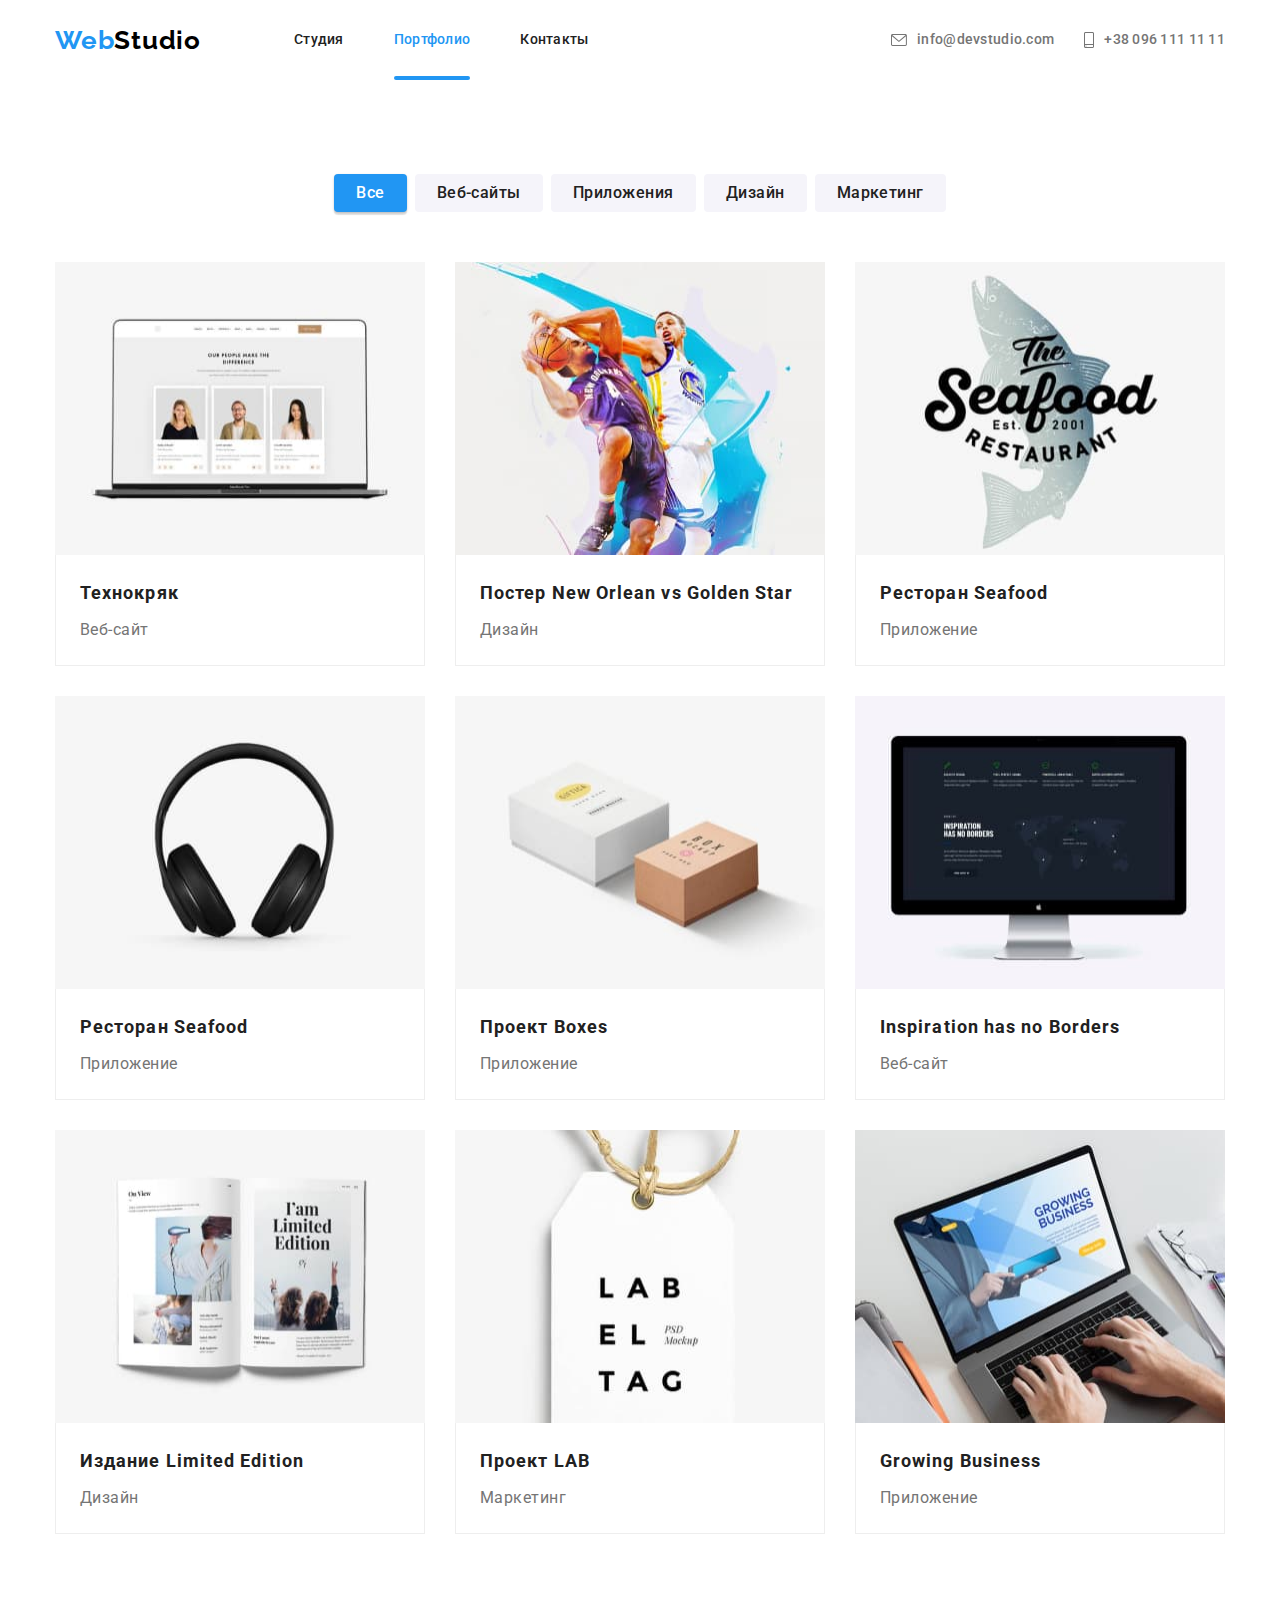
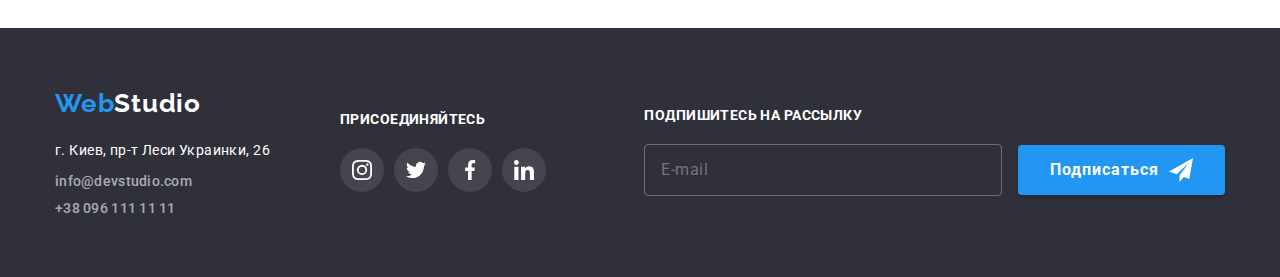
==== commit a513d265: "Зміна структури класів" ====
--- a/portfolio.html
+++ b/portfolio.html
@@ -37,7 +37,7 @@
                         <a class="nav__link link" href="./index.html">Студия</a>
                     </li>
                     <li class="nav__item">
-                        <a class="nav__link nav__link--active link" href="./portfolio.html">Портфолио</a>
+                        <a class="nav__link nav__link--active  link" href="./portfolio.html">Портфолио</a>
                     </li>
                     <li class="nav__item">
                         <a class="nav__link link" href="">Контакты</a>
@@ -45,8 +45,9 @@
                 </ul>
             </nav>
 
-            <!-- Контакти веб-студії -->
-            <ul class="header-contacts__list list">
+            <!-- Контакти сайту -->
+            <ul class="header-contacts list">
+
                 <li class="header-contacts__item">
                     <a class="header-contacts__link link" href="mailto:info@devstudio.com">
                         <svg class="header-contacts__icon" width="16" height="12">
@@ -55,6 +56,7 @@
                         info@devstudio.com
                     </a>
                 </li>
+
                 <li class="header-contacts__item">
                     <a class="header-contacts__link link" href="tel:+380961111111">
                         <svg class="header-contacts__icon" width="10" height="16">
@@ -63,7 +65,9 @@
                         +38 096 111 11 11
                     </a>
                 </li>
+
             </ul>
+
         </div>
     </header>
 
@@ -76,23 +80,23 @@
                 <h1 class="title section__title" hidden>Портфолио</h1>
 
                 <!-- Фільтри для портфоліо -->
-                <ul class="filters__list list portfolio__filters">
-                    <li class="filters__item"><button class="filters__btn filters__btn--active"
+                <ul class="filters list portfolio__filters">
+                    <li class="filters__item"><button class="filters__btn filters__btn--active btn"
                             type="button">Все</button></li>
-                    <li class="filters__item"><button class="filters__btn" type="button">Веб-сайты</button></li>
-                    <li class="filters__item"><button class="filters__btn" type="button">Приложения</button></li>
-                    <li class="filters__item"><button class="filters__btn" type="button">Дизайн</button></li>
-                    <li class="filters__item"><button class="filters__btn" type="button">Маркетинг</button></li>
+                    <li class="filters__item"><button class="filters__btn btn" type="button">Веб-сайты</button></li>
+                    <li class="filters__item"><button class="filters__btn btn" type="button">Приложения</button></li>
+                    <li class="filters__item"><button class="filters__btn btn" type="button">Дизайн</button></li>
+                    <li class="filters__item"><button class="filters__btn btn" type="button">Маркетинг</button></li>
                 </ul>
 
                 <!-- Список наших робіт -->
-                <ul class="grid list">
+                <ul class="grid product list">
 
                     <li class="grid__item product__item">
                         <a class="product__link link" href="">
                             <div class="product__thumb">
-                                <img class="img--nt-indent" src="./images/portfolio/technoquack.jpg"
-                                    alt="Веб-сайт: Технокряк" width="370" height="293">
+                                <img class="img" src="./images/portfolio/technoquack.jpg" alt="Веб-сайт: Технокряк"
+                                    width="370" height="293">
 
                                 <!-- Оверлей карточки -->
                                 <div class="product__group">
@@ -115,7 +119,7 @@
                     <li class="grid__item product__item">
                         <a class="product__link link" href="">
                             <div class="product__thumb">
-                                <img class="img--nt-indent" src="./images/portfolio/poster.jpg"
+                                <img class="img" src="./images/portfolio/poster.jpg"
                                     alt="Постер New Orlean vs Golden Star" width="370" height="293">
 
                                 <!-- Оверлей карточки -->
@@ -140,7 +144,7 @@
                     <li class="grid__item product__item">
                         <a class="product__link link" href="#">
                             <div class="product__thumb">
-                                <img class="img--nt-indent" src="./images/portfolio/seafood.jpg"
+                                <img class="img" src="./images/portfolio/seafood.jpg"
                                     alt="Приложение для ресторана Seafood" width="370" height="293">
 
                                 <!-- Оверлей карточки -->
@@ -164,8 +168,8 @@
                     <li class="grid__item product__item">
                         <a class="product__link link" href="#">
                             <div class="product__thumb">
-                                <img class="img--nt-indent" src="./images/portfolio/prime.jpg" alt="Проект Prime"
-                                    width="370" height="293">
+                                <img class="img" src="./images/portfolio/prime.jpg" alt="Проект Prime" width="370"
+                                    height="293">
 
                                 <!-- Оверлей карточки -->
                                 <div class="product__group">
@@ -188,8 +192,8 @@
                     <li class="grid__item product__item">
                         <a class="product__link link" href="#">
                             <div class="product__thumb">
-                                <img class="img--nt-indent" src="./images/portfolio/boxes.jpg" alt="Приложение Boxes"
-                                    width="370" height="293">
+                                <img class="img" src="./images/portfolio/boxes.jpg" alt="Приложение Boxes" width="370"
+                                    height="293">
 
                                 <!-- Оверлей карточки -->
                                 <div class="product__group">
@@ -212,7 +216,7 @@
                     <li class="grid__item product__item">
                         <a class="product__link link" href="#">
                             <div class="product__thumb">
-                                <img class="img--nt-indent" src="./images/portfolio/inspiration.jpg"
+                                <img class="img" src="./images/portfolio/inspiration.jpg"
                                     alt="Веб-сайт: Inspiration has no Borders" width="370" height="293">
 
                                 <!-- Оверлей карточки -->
@@ -236,7 +240,7 @@
                     <li class="grid__item product__item">
                         <a class="product__link link" href="#">
                             <div class="product__thumb">
-                                <img class="img--nt-indent" src="./images/portfolio/edition.jpg"
+                                <img class="img" src="./images/portfolio/edition.jpg"
                                     alt="Дизайн для издания Limited Edition" width="370" height="293">
 
                                 <!-- Оверлей карточки -->
@@ -260,8 +264,8 @@
                     <li class="grid__item product__item">
                         <a class="product__link link" href="#">
                             <div class="product__thumb">
-                                <img class="img--nt-indent" src="./images/portfolio/project.jpg" alt="Проект LAB"
-                                    width="370" height="293">
+                                <img class="img" src="./images/portfolio/project.jpg" alt="Проект LAB" width="370"
+                                    height="293">
 
                                 <!-- Оверлей карточки -->
                                 <div class="product__group">
@@ -284,8 +288,8 @@
                     <li class="grid__item product__item">
                         <a class="product__link link" href="#">
                             <div class="product__thumb">
-                                <img class="img--nt-indent" src="./images/portfolio/growing.jpg"
-                                    alt="Приложение Growing Business" width="370" height="293">
+                                <img class="img" src="./images/portfolio/growing.jpg" alt="Приложение Growing Business"
+                                    width="370" height="293">
 
                                 <!-- Оверлей карточки -->
                                 <div class="product__group">
@@ -311,7 +315,7 @@
         </section>
     </main>
 
-    <!-- Заключна частина всієї сторінки -->
+    <!-- Заключна частина сайту -->
     <footer class="page-footer">
 
         <div class="container page-footer__container">
@@ -331,7 +335,7 @@
                         Украинки, 26</a>
 
                     <!-- Список контактів -->
-                    <ul class="footer-contacts__list list">
+                    <ul class="footer-contacts list">
                         <li class="footer-contacts__item">
                             <a class="footer-contacts__link link"
                                 href="mailto:info@devstudio.com">info@devstudio.com</a>
@@ -346,10 +350,10 @@
 
             <!-- Соціальні мережі студії -->
             <div class="social-networks page-footer__social-networks">
-                <h3 class="subtitle footer__subtitle">присоединяйтесь</h3>
+                <h3 class="page-footer__subtitle">присоединяйтесь</h3>
 
                 <!-- Список соціальних мереж -->
-                <ul class="social__list list">
+                <ul class="social list">
 
                     <li class="social__item">
                         <a class="social__link link social__link--dark" href="" aria-label="instagram">
@@ -389,12 +393,15 @@
 
             <!-- Форма підписки на розсилку -->
             <form class="subscription page-footer__subscription">
-                <h3 class="subtitle footer__subtitle">Подпишитесь на рассылку</h3>
-
+                <h3 class="page-footer__subtitle">Подпишитесь на рассылку</h3>
+
+                <!-- Поле для введення email -->
                 <input class="subscription__input" type="email" name="email" placeholder="E-mail">
 
+                <!-- Кнопка відправки форми -->
                 <button class="subscription__btn button" type="submit">
                     Подписаться
+                    <!-- Картинка кнопки -->
                     <svg class="subscription__icon" width="24" height="24">
                         <use href="./images/sprits/modal-window/icons.svg#icon-send"></use>
                     </svg>
@@ -405,6 +412,8 @@
         </div>
     </footer>
 
+    <!-- Скрипти -->
+    <script src="./js/pulse-btn.js"></script>
 </body>
 
 </html>--- a/css/main.min.css
+++ b/css/main.min.css
@@ -1 +1 @@
-.form__title,.product__title,.section__title{color:#212121}.footer__subtitle,.our-work__subtitle,.features__subtitle{font-size:14px;line-height:1.14;letter-spacing:.03em;text-transform:uppercase}.visually-hidden{position:absolute;margin:-1px;padding:0;width:1px;height:1px;border:0;clip:rect(0 0 0 0);overflow:hidden}.page-body{font-family:"Roboto",sans-serif;color:#757575}.list{margin-top:0px;margin-bottom:0px;padding-left:0px;list-style:none}.link{text-decoration:none}.img--nt-indent{display:block}.container{width:1200px;margin-left:auto;margin-right:auto;padding-left:15px;padding-right:15px}.logo{color:#2196f3;font-family:"Raleway",sans-serif;font-weight:700;font-size:26px;line-height:1.19;letter-spacing:.03em}.logo__dark{color:#000}.logo__white{color:#fff}.button{min-width:200px;padding-top:10px;padding-right:32px;padding-bottom:10px;padding-left:32px;border:none;border-radius:4px;background-color:#2196f3;color:#fff;font-family:inherit;font-weight:700;font-size:16px;line-height:1.87;letter-spacing:.06em;-webkit-box-shadow:0px 4px 4px rgba(0,0,0,.15);box-shadow:0px 4px 4px rgba(0,0,0,.15);-webkit-transition:background-color 250ms cubic-bezier(0.4, 0, 0.2, 1);transition:background-color 250ms cubic-bezier(0.4, 0, 0.2, 1)}.button:hover,.button:focus{background-color:#188ce8;cursor:pointer}.section__title{margin-top:0px;margin-bottom:50px;font-size:36px;line-height:1.16;text-align:center;letter-spacing:.03em}.social__list{display:-webkit-box;display:-ms-flexbox;display:flex;-webkit-box-pack:center;-ms-flex-pack:center;justify-content:center}.social__item:nth-child(n+2){margin-left:10px}.social__link{display:-webkit-inline-box;display:-ms-inline-flexbox;display:inline-flex;-webkit-box-pack:center;-ms-flex-pack:center;justify-content:center;-webkit-box-align:center;-ms-flex-align:center;align-items:center;width:44px;height:44px;border-radius:50%;color:#afb1b8;-webkit-transition:background-color 250ms cubic-bezier(0.4, 0, 0.2, 1),color 250ms cubic-bezier(0.4, 0, 0.2, 1);transition:background-color 250ms cubic-bezier(0.4, 0, 0.2, 1),color 250ms cubic-bezier(0.4, 0, 0.2, 1)}.social__link:hover,.social__link:focus{background-color:#2196f3;color:#fff;outline:none}.social__link--dark{color:#fff;background-color:rgba(255,255,255,.1)}.social__icon{max-width:20px;max-height:20px;fill:currentColor}.page-footer__subscription{margin-left:auto}.subscription__input{padding-top:15px;padding-bottom:15px;padding-left:16px;width:358px;border:1px solid rgba(255,255,255,.3);border-radius:4px;color:rgba(255,255,255,.6);background-color:rgba(0,0,0,0);line-height:1.25;letter-spacing:.03em;-webkit-transition:border-color 250ms cubic-bezier(0.4, 0, 0.2, 1);transition:border-color 250ms cubic-bezier(0.4, 0, 0.2, 1)}.subscription__input:hover,.subscription__input:focus{border-color:#2196f3;outline:none}.subscription__btn{display:-webkit-inline-box;display:-ms-inline-flexbox;display:inline-flex;margin-left:12px}.subscription__icon{margin-top:3px;margin-left:10px;fill:currentColor}.filters__list{display:-webkit-box;display:-ms-flexbox;display:flex;-webkit-box-pack:center;-ms-flex-pack:center;justify-content:center}.filters__item:nth-child(n+2){margin-left:8px}.filters__btn{padding-top:6px;padding-right:22px;padding-bottom:6px;padding-left:22px;border:none;border-radius:4px;background-color:#f5f4fa;color:#212121;font-family:inherit;font-weight:500;font-size:16px;line-height:1.62;text-align:center;letter-spacing:.03em;-webkit-transition:color 250ms cubic-bezier(0.4, 0, 0.2, 1),background-color 250ms cubic-bezier(0.4, 0, 0.2, 1),-webkit-box-shadow 250ms cubic-bezier(0.4, 0, 0.2, 1);transition:color 250ms cubic-bezier(0.4, 0, 0.2, 1),background-color 250ms cubic-bezier(0.4, 0, 0.2, 1),-webkit-box-shadow 250ms cubic-bezier(0.4, 0, 0.2, 1);transition:color 250ms cubic-bezier(0.4, 0, 0.2, 1),background-color 250ms cubic-bezier(0.4, 0, 0.2, 1),box-shadow 250ms cubic-bezier(0.4, 0, 0.2, 1);transition:color 250ms cubic-bezier(0.4, 0, 0.2, 1),background-color 250ms cubic-bezier(0.4, 0, 0.2, 1),box-shadow 250ms cubic-bezier(0.4, 0, 0.2, 1),-webkit-box-shadow 250ms cubic-bezier(0.4, 0, 0.2, 1)}.filters__btn:hover,.filters__btn:focus{color:#fff;background-color:#2196f3;cursor:pointer;-webkit-box-shadow:0 3px 1px rgba(0,0,0,.1),0 1px 2px rgba(0,0,0,.08),0 1px 3px rgba(0,0,0,.12);box-shadow:0 3px 1px rgba(0,0,0,.1),0 1px 2px rgba(0,0,0,.08),0 1px 3px rgba(0,0,0,.12)}.filters__btn--active{color:#fff;background-color:#2196f3;-webkit-box-shadow:0 3px 1px rgba(0,0,0,.1),0 1px 2px rgba(0,0,0,.08),0 1px 3px rgba(0,0,0,.12);box-shadow:0 3px 1px rgba(0,0,0,.1),0 1px 2px rgba(0,0,0,.08),0 1px 3px rgba(0,0,0,.12)}.grid{display:-webkit-box;display:-ms-flexbox;display:flex;-ms-flex-wrap:wrap;flex-wrap:wrap;margin-top:-15px;margin-right:-15px;margin-bottom:-15px;margin-left:-15px}.grid__item{margin-top:15px;margin-right:15px;margin-bottom:15px;margin-left:15px}.product__item{-ms-flex-preferred-size:calc((100% - 90px)/3);flex-basis:calc((100% - 90px)/3)}.product__link{display:block;-webkit-transition:-webkit-box-shadow 250ms cubic-bezier(0.4, 0, 0.2, 1);transition:-webkit-box-shadow 250ms cubic-bezier(0.4, 0, 0.2, 1);transition:box-shadow 250ms cubic-bezier(0.4, 0, 0.2, 1);transition:box-shadow 250ms cubic-bezier(0.4, 0, 0.2, 1), -webkit-box-shadow 250ms cubic-bezier(0.4, 0, 0.2, 1)}.product__link:hover,.product__linkfocus{-webkit-box-shadow:1px 4px 6px rgba(0,0,0,.16),0 4px 4px rgba(0,0,0,.06),0 1px 3px rgba(0,0,0,.12);box-shadow:1px 4px 6px rgba(0,0,0,.16),0 4px 4px rgba(0,0,0,.06),0 1px 3px rgba(0,0,0,.12);outline:none}.product__thumb{position:relative;overflow:hidden}.product__group{position:absolute;top:0;left:0;-webkit-transform:translateY(100%);transform:translateY(100%);padding-top:63px;padding-right:24px;padding-left:24px;padding-bottom:63px;background-color:#2196f3;opacity:.9;-webkit-transition:-webkit-transform 250ms cubic-bezier(0.4, 0, 0.2, 1);transition:-webkit-transform 250ms cubic-bezier(0.4, 0, 0.2, 1);transition:transform 250ms cubic-bezier(0.4, 0, 0.2, 1);transition:transform 250ms cubic-bezier(0.4, 0, 0.2, 1), -webkit-transform 250ms cubic-bezier(0.4, 0, 0.2, 1)}.product__link:hover .product__group{-webkit-transform:translateY(0);transform:translateY(0)}.product__description{margin:0px;color:#fff;font-size:18px;line-height:1.55;letter-spacing:.03em}.product__header{padding-top:20px;padding-right:24px;padding-bottom:20px;padding-left:24px;border-right:1px solid #eee;border-bottom:1px solid #eee;border-left:1px solid #eee;color:#757575}.product__title{margin-top:0px;margin-bottom:4px;font-size:18px;line-height:2;letter-spacing:.06em}.product__subtitle{margin-top:0px;margin-bottom:0px;line-height:1.87;letter-spacing:.03em}.modal{position:absolute;top:50%;left:50%;-webkit-transform:translate(-50%, -50%) scale(1);transform:translate(-50%, -50%) scale(1);min-width:528px;border-radius:4px;background-color:#fff;-webkit-box-shadow:0 2px 1px rgba(0,0,0,.2),0 1px 1px rgba(0,0,0,.14),0 1px 3px rgba(0,0,0,.12);box-shadow:0 2px 1px rgba(0,0,0,.2),0 1px 1px rgba(0,0,0,.14),0 1px 3px rgba(0,0,0,.12);-webkit-transition:-webkit-transform 250ms cubic-bezier(0.4, 0, 0.2, 1);transition:-webkit-transform 250ms cubic-bezier(0.4, 0, 0.2, 1);transition:transform 250ms cubic-bezier(0.4, 0, 0.2, 1);transition:transform 250ms cubic-bezier(0.4, 0, 0.2, 1), -webkit-transform 250ms cubic-bezier(0.4, 0, 0.2, 1)}.modal__btn-exit{position:absolute;top:8px;right:8px;border:1px solid rgba(0,0,0,.1);border-radius:50%;width:30px;height:30px;background-color:#fff;cursor:pointer;-webkit-box-shadow:0 2px 1px rgba(0,0,0,.2),0 1px 1px rgba(0,0,0,.14),0 1px 3px rgba(0,0,0,.12);box-shadow:0 2px 1px rgba(0,0,0,.2),0 1px 1px rgba(0,0,0,.14),0 1px 3px rgba(0,0,0,.12);-webkit-transition:fill 250ms cubic-bezier(0.4, 0, 0.2, 1);transition:fill 250ms cubic-bezier(0.4, 0, 0.2, 1)}.modal__btn-exit:hover,.modal__btn-exitfocus{fill:#2196f3}.form{padding-top:40px;padding-right:40px;padding-bottom:40px;padding-left:40px}.form__title{margin-top:0px;margin-bottom:12px;font-size:20px;line-height:1.15;letter-spacing:.03em;text-align:center}.form__label{position:relative;display:-webkit-box;display:-ms-flexbox;display:flex;-webkit-box-orient:vertical;-webkit-box-direction:normal;-ms-flex-direction:column;flex-direction:column;font-size:12px;line-height:1.16;letter-spacing:.01em}.form__label:nth-child(n+2){margin-top:10px}.form__input{margin-top:4px;padding-top:11px;padding-bottom:11px;padding-left:42px;width:100%;border:1px solid rgba(33,33,33,.2);border-radius:4px;background-color:rgba(0,0,0,0);color:#212121;-webkit-transition:border-color 250ms cubic-bezier(0.4, 0, 0.2, 1);transition:border-color 250ms cubic-bezier(0.4, 0, 0.2, 1)}.form__input:hover,.form__input:focus{border-color:#2196f3;outline:none}.form__icon{position:absolute;top:27px;left:11px;-webkit-transition:fill 250ms cubic-bezier(0.4, 0, 0.2, 1);transition:fill 250ms cubic-bezier(0.4, 0, 0.2, 1)}.form__input:hover+.form__icon,.form__input:focus+.form__icon{fill:#2196f3}.form__coment{margin-top:4px;margin-bottom:20px;padding-top:12px;padding-right:16px;padding-bottom:12px;padding-left:16px;width:100%;border:1px solid rgba(33,33,33,.2);border-radius:4px;background-color:rgba(0,0,0,0);color:#212121;resize:none;-webkit-transition:border-color 250ms cubic-bezier(0.4, 0, 0.2, 1);transition:border-color 250ms cubic-bezier(0.4, 0, 0.2, 1)}.form__coment::-webkit-input-placeholder{color:rgba(117,117,117,.5)}.form__coment::-moz-placeholder{color:rgba(117,117,117,.5)}.form__coment:-ms-input-placeholder{color:rgba(117,117,117,.5)}.form__coment::-ms-input-placeholder{color:rgba(117,117,117,.5)}.form__coment::placeholder{color:rgba(117,117,117,.5)}.form__coment:hover,.form__coment:focus{border-color:#2196f3;outline:none}.checkbox-group{text-align:center;padding-left:12px}.checkbox__label{display:-webkit-box;display:-ms-flexbox;display:flex;-webkit-box-align:center;-ms-flex-align:center;align-items:center;margin-bottom:30px;font-size:14px;line-height:1.71;letter-spacing:.03em}.checkbox__icon{display:inline-block;margin-right:7px;width:16px;height:15px;border:2px solid #212121;border-radius:3px;-webkit-transition:border-color 250ms cubic-bezier(0.4, 0, 0.2, 1),background-color 250ms cubic-bezier(0.4, 0, 0.2, 1),background-image 250ms cubic-bezier(0.4, 0, 0.2, 1);transition:border-color 250ms cubic-bezier(0.4, 0, 0.2, 1),background-color 250ms cubic-bezier(0.4, 0, 0.2, 1),background-image 250ms cubic-bezier(0.4, 0, 0.2, 1)}.checkbox__input:checked+.checkbox__icon{border-color:#2196f3;background-color:#2196f3;background-image:url(../images/sprits/modal-window/icon-check.svg);background-size:contain;background-origin:border-box}.checkbox__link{margin-left:5px;color:#2196f3;text-decoration:underline;-webkit-transition:color 250ms cubic-bezier(0.4, 0, 0.2, 1);transition:color 250ms cubic-bezier(0.4, 0, 0.2, 1)}.checkbox__link:hover,.checkbox__link:focus{color:#188ce8}.page-header__container{display:-webkit-box;display:-ms-flexbox;display:flex;-webkit-box-align:center;-ms-flex-align:center;align-items:center}.page-header--border{border-bottom:1px solid #ececec}.page-header__nav{margin-left:93px;margin-right:auto}.nav__list{display:-webkit-box;display:-ms-flexbox;display:flex}.nav__item:nth-child(n+2){margin-left:50px}.nav__link{position:relative;display:inline-block;padding-top:32px;padding-bottom:32px;color:#212121;font-weight:500;font-size:14px;line-height:1.14;letter-spacing:.02em;-webkit-transition:color 250ms cubic-bezier(0.4, 0, 0.2, 1);transition:color 250ms cubic-bezier(0.4, 0, 0.2, 1)}.nav__link:hover,.nav__link:focus{color:#2196f3}.nav__link--active{color:#2196f3}.nav__link--active::after{position:absolute;content:"";bottom:0;left:0;border-radius:2px;width:100%;height:4px;background-color:#2196f3}.header-contacts__list{display:-webkit-box;display:-ms-flexbox;display:flex}.header-contacts__item:nth-child(n+2){margin-left:30px}.header-contacts__link{padding-top:32px;padding-bottom:32px;color:#757575;font-weight:500;font-size:14px;line-height:1.14;letter-spacing:.02em;-webkit-transition:color 250ms cubic-bezier(0.4, 0, 0.2, 1);transition:color 250ms cubic-bezier(0.4, 0, 0.2, 1)}.header-contacts__link:hover,.header-contacts__link:focus{color:#2196f3}.header-contacts__icon{margin-right:10px;fill:currentColor}.hero{padding-top:200px;padding-bottom:200px;background-color:#2f303a;background-image:-webkit-gradient(linear, left top, right top, from(rgba(47, 48, 58, 0.4)), to(rgba(47, 48, 58, 0.4))),url(../images/hero/hero-background.jpg);background-image:linear-gradient(to right, rgba(47, 48, 58, 0.4), rgba(47, 48, 58, 0.4)),url(../images/hero/hero-background.jpg);background-repeat:no-repeat;background-position:center;text-align:center}.hero__title{max-width:650px;margin-top:0px;margin-right:auto;margin-left:auto;margin-bottom:30px;color:#fff;font-weight:900;font-size:44px;line-height:1.36;letter-spacing:.06em;text-transform:uppercase}.features{padding-top:94px;padding-bottom:94px;background-color:rgba(0,0,0,0)}.features__item{-ms-flex-preferred-size:calc((100% - 120px)/4);flex-basis:calc((100% - 120px)/4)}.features__wrapper{display:-webkit-box;display:-ms-flexbox;display:flex;-webkit-box-pack:center;-ms-flex-pack:center;justify-content:center;-webkit-box-align:center;-ms-flex-align:center;align-items:center;width:100%;height:120px;margin-bottom:30px;border-radius:4px;background-color:#f5f4fa}.features__subtitle{margin-top:0px;margin-bottom:10px;color:#212121}.features__description{margin-top:0px;margin-bottom:0px;min-width:270px;font-size:14px;line-height:1.71;letter-spacing:.03em}.our-work{padding-top:0px;padding-bottom:94px;background-color:rgba(0,0,0,0)}.our-work__item{position:relative;-ms-flex-preferred-size:calc((100% - 90px)/3);flex-basis:calc((100% - 90px)/3)}.our-work__thumb{position:absolute;bottom:0;left:0;width:100%;padding-top:27px;padding-bottom:27px;background-color:rgba(47,48,58,.8);text-align:center}.our-work__subtitle{color:#fff;margin-top:0px;margin-bottom:0px}.team{padding-top:94px;padding-bottom:94px;background-color:#f5f4fa}.team__item{-ms-flex-preferred-size:calc((100% - 120px)/4);flex-basis:calc((100% - 120px)/4);border-bottom-left-radius:4px;border-bottom-right-radius:4px;-webkit-box-shadow:0 2px 1px rgba(0,0,0,.2),0 1px 1px rgba(0,0,0,.14),0 1px 3px rgba(0,0,0,.12);box-shadow:0 2px 1px rgba(0,0,0,.2),0 1px 1px rgba(0,0,0,.14),0 1px 3px rgba(0,0,0,.12)}.team__article{border-bottom-left-radius:4px;border-bottom-right-radius:4px;padding-top:30px;padding-left:20px;padding-right:20px;padding-bottom:30px;background-color:#fff;text-align:center}.team__subtitle{margin-top:0px;margin-bottom:10px;color:#212121;font-size:16px;line-height:1.18;letter-spacing:.03em;font-weight:500;text-align:center}.team__description{margin-top:0px;margin-bottom:16px;font-size:16px;line-height:1.18;letter-spacing:.03em;text-align:center}.clients{padding-top:94px;padding-bottom:94px;background-color:rgba(0,0,0,0)}.clients__item{-ms-flex-preferred-size:calc((100% - 180px)/6);flex-basis:calc((100% - 180px)/6);height:92px}.clients__link{display:-webkit-inline-box;display:-ms-inline-flexbox;display:inline-flex;-webkit-box-pack:center;-ms-flex-pack:center;justify-content:center;-webkit-box-align:center;-ms-flex-align:center;align-items:center;width:100%;height:100%;border:1px solid #afb1b8;border-radius:4px;color:#afb1b8;-webkit-transition:border-color 250ms cubic-bezier(0.4, 0, 0.2, 1),color 250ms cubic-bezier(0.4, 0, 0.2, 1);transition:border-color 250ms cubic-bezier(0.4, 0, 0.2, 1),color 250ms cubic-bezier(0.4, 0, 0.2, 1)}.clients__link:hover,.clients__link:focus{color:#2196f3;border-color:#2196f3;outline:none}.clients__icon{width:106px;height:60px;fill:currentColor}.page-footer{padding-top:60px;padding-bottom:60px;background-color:#2f303a}.page-footer__container{display:-webkit-box;display:-ms-flexbox;display:flex;-webkit-box-align:center;-ms-flex-align:center;align-items:center}.address-link{color:#fff;font-style:normal;font-size:14px;line-height:1.71;letter-spacing:.03em;font-weight:400;-webkit-transition:color 250ms cubic-bezier(0.4, 0, 0.2, 1);transition:color 250ms cubic-bezier(0.4, 0, 0.2, 1)}.address-link:hover{color:#2196f3}.page-footer__contacts{margin-top:20px;margin-right:70px}.footer-contacts__item{margin-top:9px}.footer-contacts__link{padding-top:0px;padding-bottom:0px;color:rgba(255,255,255,.6);font-weight:500;font-size:14px;line-height:1.14;letter-spacing:.02em;-webkit-transition:color 250ms cubic-bezier(0.4, 0, 0.2, 1);transition:color 250ms cubic-bezier(0.4, 0, 0.2, 1);font-style:normal}.footer-contacts__link:hover,.footer-contacts__link:focus{color:#2196f3}.footer__subtitle{margin-top:0px;margin-bottom:20px;color:#fff}.backdrop{position:fixed;top:0;height:0;width:100%;height:100%;background-color:0 2px 1px rgba(0,0,0,.2);opacity:1;-webkit-transition:opacity 250ms cubic-bezier(0.4, 0, 0.2, 1),visibility 250ms cubic-bezier(0.4, 0, 0.2, 1);transition:opacity 250ms cubic-bezier(0.4, 0, 0.2, 1),visibility 250ms cubic-bezier(0.4, 0, 0.2, 1)}.backdrop.is-hidden{visibility:hidden;opacity:0;pointer-events:none}.portfolio{padding-top:94px;padding-bottom:94px;background-color:rgba(0,0,0,0)}.portfolio__filters{margin-bottom:50px}/*# sourceMappingURL=main.min.css.map */+.form__title,.product__title,.section__title{color:#212121}.page-footer__subtitle,.our-work__subtitle,.features__subtitle{font-size:14px;line-height:1.14;letter-spacing:.03em;text-transform:uppercase}.visually-hidden{position:absolute;margin:-1px;padding:0;width:1px;height:1px;border:0;clip:rect(0 0 0 0);overflow:hidden}.page-body{font-family:"Roboto",sans-serif;color:#757575}.list{margin-top:0px;margin-bottom:0px;padding-left:0px;list-style:none}.link{text-decoration:none}.img{display:block}.container{width:1200px;margin-left:auto;margin-right:auto;padding-left:15px;padding-right:15px}@-webkit-keyframes puls{to{-webkit-transform:scale(2);transform:scale(2);background-color:#fff;opacity:0}}@keyframes puls{to{-webkit-transform:scale(2);transform:scale(2);background-color:#fff;opacity:0}}@-webkit-keyframes move-light{0%{-webkit-transform:translateX(-3em) skewX(-45deg);transform:translateX(-3em) skewX(-45deg)}50%{-webkit-transform:translateX(15em) skewX(-45deg);transform:translateX(15em) skewX(-45deg)}100%{-webkit-transform:translateX(15em) skewX(-45deg);transform:translateX(15em) skewX(-45deg)}}@keyframes move-light{0%{-webkit-transform:translateX(-3em) skewX(-45deg);transform:translateX(-3em) skewX(-45deg)}50%{-webkit-transform:translateX(15em) skewX(-45deg);transform:translateX(15em) skewX(-45deg)}100%{-webkit-transform:translateX(15em) skewX(-45deg);transform:translateX(15em) skewX(-45deg)}}.logo{color:#2196f3;font-family:"Raleway",sans-serif;font-weight:700;font-size:26px;line-height:1.19;letter-spacing:.03em}.logo__dark{color:#000}.logo__white{color:#fff}.button{min-width:200px;padding-top:10px;padding-right:32px;padding-bottom:10px;padding-left:32px;border:none;border-radius:4px;background-color:#2196f3;color:#fff;font-family:inherit;font-weight:700;font-size:16px;line-height:1.87;letter-spacing:.06em;-webkit-box-shadow:0px 4px 4px rgba(0,0,0,.15);box-shadow:0px 4px 4px rgba(0,0,0,.15);-webkit-transition:background-color 250ms cubic-bezier(0.4, 0, 0.2, 1);transition:background-color 250ms cubic-bezier(0.4, 0, 0.2, 1);-webkit-transition:-webkit-transform 250ms cubic-bezier(0.4, 0, 0.2, 1),-webkit-box-shadow 250ms cubic-bezier(0.4, 0, 0.2, 1);transition:-webkit-transform 250ms cubic-bezier(0.4, 0, 0.2, 1),-webkit-box-shadow 250ms cubic-bezier(0.4, 0, 0.2, 1);transition:transform 250ms cubic-bezier(0.4, 0, 0.2, 1),box-shadow 250ms cubic-bezier(0.4, 0, 0.2, 1);transition:transform 250ms cubic-bezier(0.4, 0, 0.2, 1),box-shadow 250ms cubic-bezier(0.4, 0, 0.2, 1),-webkit-transform 250ms cubic-bezier(0.4, 0, 0.2, 1),-webkit-box-shadow 250ms cubic-bezier(0.4, 0, 0.2, 1)}.button:hover,.button:focus{background-color:#188ce8;cursor:pointer;-webkit-transform:translateY(-8px);transform:translateY(-8px);-webkit-box-shadow:0 5px 0 #1674c2;box-shadow:0 5px 0 #1674c2}.button:active{-webkit-transform:translateY(-2px);transform:translateY(-2px);-webkit-box-shadow:0 2.5px 0 #1674c2;box-shadow:0 2.5px 0 #1674c2}.button--animation{position:relative;overflow:hidden}.button--animation::before{content:"";position:absolute;top:0;left:0;width:1.5em;height:100%;background-color:rgba(255,255,255,.6);-webkit-transform:translateX(-3em) skewX(-45deg);transform:translateX(-3em) skewX(-45deg);-webkit-animation:move-light 3000ms infinite;animation:move-light 3000ms infinite}.section__title{margin-top:0px;margin-bottom:50px;font-size:36px;line-height:1.16;text-align:center;letter-spacing:.03em}.social{display:-webkit-box;display:-ms-flexbox;display:flex;-webkit-box-pack:center;-ms-flex-pack:center;justify-content:center}.social__item:nth-child(n+2){margin-left:10px}.social__link{display:-webkit-inline-box;display:-ms-inline-flexbox;display:inline-flex;-webkit-box-pack:center;-ms-flex-pack:center;justify-content:center;-webkit-box-align:center;-ms-flex-align:center;align-items:center;width:44px;height:44px;border-radius:50%;color:#afb1b8;-webkit-transition:background-color 250ms cubic-bezier(0.4, 0, 0.2, 1),color 250ms cubic-bezier(0.4, 0, 0.2, 1);transition:background-color 250ms cubic-bezier(0.4, 0, 0.2, 1),color 250ms cubic-bezier(0.4, 0, 0.2, 1)}.social__link:hover,.social__link:focus{background-color:#2196f3;color:#fff;outline:none}.social__link--dark{color:#fff;background-color:rgba(255,255,255,.1)}.social__icon{max-width:20px;max-height:20px;fill:currentColor}.page-footer__subscription{margin-left:auto}.subscription__input{padding-top:15px;padding-bottom:15px;padding-left:16px;width:358px;border:1px solid rgba(255,255,255,.3);border-radius:4px;color:rgba(255,255,255,.6);background-color:rgba(0,0,0,0);line-height:1.25;letter-spacing:.03em;-webkit-transition:border-color 250ms cubic-bezier(0.4, 0, 0.2, 1);transition:border-color 250ms cubic-bezier(0.4, 0, 0.2, 1)}.subscription__input:hover,.subscription__input:focus{border-color:#2196f3;outline:none}.subscription__btn{display:-webkit-inline-box;display:-ms-inline-flexbox;display:inline-flex;margin-left:12px}.subscription__icon{margin-top:3px;margin-left:10px;fill:currentColor}.filters{display:-webkit-box;display:-ms-flexbox;display:flex;-webkit-box-pack:center;-ms-flex-pack:center;justify-content:center}.filters__item:nth-child(n+2){margin-left:8px}.filters__btn{position:relative;padding-top:6px;padding-right:22px;padding-bottom:6px;padding-left:22px;border:none;border-radius:4px;background-color:#f5f4fa;color:#212121;font-family:inherit;font-weight:500;font-size:16px;line-height:1.62;text-align:center;letter-spacing:.03em;overflow:hidden;-webkit-transition:color 250ms cubic-bezier(0.4, 0, 0.2, 1),background-color 250ms cubic-bezier(0.4, 0, 0.2, 1),-webkit-box-shadow 250ms cubic-bezier(0.4, 0, 0.2, 1);transition:color 250ms cubic-bezier(0.4, 0, 0.2, 1),background-color 250ms cubic-bezier(0.4, 0, 0.2, 1),-webkit-box-shadow 250ms cubic-bezier(0.4, 0, 0.2, 1);transition:color 250ms cubic-bezier(0.4, 0, 0.2, 1),background-color 250ms cubic-bezier(0.4, 0, 0.2, 1),box-shadow 250ms cubic-bezier(0.4, 0, 0.2, 1);transition:color 250ms cubic-bezier(0.4, 0, 0.2, 1),background-color 250ms cubic-bezier(0.4, 0, 0.2, 1),box-shadow 250ms cubic-bezier(0.4, 0, 0.2, 1),-webkit-box-shadow 250ms cubic-bezier(0.4, 0, 0.2, 1)}.filters__btn:hover,.filters__btn:focus{color:#fff;background-color:#2196f3;cursor:pointer;-webkit-box-shadow:0 3px 1px rgba(0,0,0,.1),0 1px 2px rgba(0,0,0,.08),0 1px 3px rgba(0,0,0,.12);box-shadow:0 3px 1px rgba(0,0,0,.1),0 1px 2px rgba(0,0,0,.08),0 1px 3px rgba(0,0,0,.12)}.filters__btn--active{color:#fff;background-color:#2196f3;-webkit-box-shadow:0 3px 1px rgba(0,0,0,.1),0 1px 2px rgba(0,0,0,.08),0 1px 3px rgba(0,0,0,.12);box-shadow:0 3px 1px rgba(0,0,0,.1),0 1px 2px rgba(0,0,0,.08),0 1px 3px rgba(0,0,0,.12)}.pulse{position:absolute;background-color:#2196f3;border-radius:50%;-webkit-transform:scale(0);transform:scale(0);-webkit-animation:puls .7s ease-out;animation:puls .7s ease-out}.grid{display:-webkit-box;display:-ms-flexbox;display:flex;-ms-flex-wrap:wrap;flex-wrap:wrap;margin-top:-15px;margin-right:-15px;margin-bottom:-15px;margin-left:-15px}.grid__item{margin-top:15px;margin-right:15px;margin-bottom:15px;margin-left:15px}.product__item{-ms-flex-preferred-size:calc((100% - 90px)/3);flex-basis:calc((100% - 90px)/3)}.product__link{display:block;-webkit-transition:-webkit-box-shadow 250ms cubic-bezier(0.4, 0, 0.2, 1);transition:-webkit-box-shadow 250ms cubic-bezier(0.4, 0, 0.2, 1);transition:box-shadow 250ms cubic-bezier(0.4, 0, 0.2, 1);transition:box-shadow 250ms cubic-bezier(0.4, 0, 0.2, 1), -webkit-box-shadow 250ms cubic-bezier(0.4, 0, 0.2, 1)}.product__link:hover,.product__linkfocus{-webkit-box-shadow:1px 4px 6px rgba(0,0,0,.16),0 4px 4px rgba(0,0,0,.06),0 1px 3px rgba(0,0,0,.12);box-shadow:1px 4px 6px rgba(0,0,0,.16),0 4px 4px rgba(0,0,0,.06),0 1px 3px rgba(0,0,0,.12);outline:none}.product__thumb{position:relative;overflow:hidden}.product__group{position:absolute;top:0;left:0;-webkit-transform:translateY(100%);transform:translateY(100%);padding-top:63px;padding-right:24px;padding-left:24px;padding-bottom:63px;background-color:#2196f3;opacity:.9;-webkit-transition:-webkit-transform 250ms cubic-bezier(0.4, 0, 0.2, 1);transition:-webkit-transform 250ms cubic-bezier(0.4, 0, 0.2, 1);transition:transform 250ms cubic-bezier(0.4, 0, 0.2, 1);transition:transform 250ms cubic-bezier(0.4, 0, 0.2, 1), -webkit-transform 250ms cubic-bezier(0.4, 0, 0.2, 1)}.product__link:hover .product__group{-webkit-transform:translateY(0);transform:translateY(0)}.product__description{margin:0px;color:#fff;font-size:18px;line-height:1.55;letter-spacing:.03em}.product__header{padding-top:20px;padding-right:24px;padding-bottom:20px;padding-left:24px;border-right:1px solid #eee;border-bottom:1px solid #eee;border-left:1px solid #eee;color:#757575}.product__title{margin-top:0px;margin-bottom:4px;font-size:18px;line-height:2;letter-spacing:.06em}.product__subtitle{margin-top:0px;margin-bottom:0px;line-height:1.87;letter-spacing:.03em}.modal{position:absolute;top:50%;left:50%;-webkit-transform:translate(-50%, -50%) scale(1);transform:translate(-50%, -50%) scale(1);min-width:528px;border-radius:4px;background-color:#fff;-webkit-box-shadow:0 2px 1px rgba(0,0,0,.2),0 1px 1px rgba(0,0,0,.14),0 1px 3px rgba(0,0,0,.12);box-shadow:0 2px 1px rgba(0,0,0,.2),0 1px 1px rgba(0,0,0,.14),0 1px 3px rgba(0,0,0,.12);-webkit-transition:-webkit-transform 250ms cubic-bezier(0.4, 0, 0.2, 1);transition:-webkit-transform 250ms cubic-bezier(0.4, 0, 0.2, 1);transition:transform 250ms cubic-bezier(0.4, 0, 0.2, 1);transition:transform 250ms cubic-bezier(0.4, 0, 0.2, 1), -webkit-transform 250ms cubic-bezier(0.4, 0, 0.2, 1)}.modal__btn-exit{position:absolute;top:8px;right:8px;border:1px solid rgba(0,0,0,.1);border-radius:50%;width:30px;height:30px;background-color:#fff;cursor:pointer;-webkit-box-shadow:0 2px 1px rgba(0,0,0,.2),0 1px 1px rgba(0,0,0,.14),0 1px 3px rgba(0,0,0,.12);box-shadow:0 2px 1px rgba(0,0,0,.2),0 1px 1px rgba(0,0,0,.14),0 1px 3px rgba(0,0,0,.12);-webkit-transition:fill 250ms cubic-bezier(0.4, 0, 0.2, 1);transition:fill 250ms cubic-bezier(0.4, 0, 0.2, 1)}.modal__btn-exit:hover,.modal__btn-exitfocus{fill:#2196f3}.form{padding-top:40px;padding-right:40px;padding-bottom:40px;padding-left:40px}.form__title{margin-top:0px;margin-bottom:12px;font-size:20px;line-height:1.15;letter-spacing:.03em;text-align:center}.form__label{position:relative;display:-webkit-box;display:-ms-flexbox;display:flex;-webkit-box-orient:vertical;-webkit-box-direction:normal;-ms-flex-direction:column;flex-direction:column;font-size:12px;line-height:1.16;letter-spacing:.01em}.form__label:nth-child(n+2){margin-top:10px}.form__input{margin-top:4px;padding-top:11px;padding-bottom:11px;padding-left:42px;width:100%;border:1px solid rgba(33,33,33,.2);border-radius:4px;background-color:rgba(0,0,0,0);color:#212121;-webkit-transition:border-color 250ms cubic-bezier(0.4, 0, 0.2, 1);transition:border-color 250ms cubic-bezier(0.4, 0, 0.2, 1)}.form__input:hover,.form__input:focus{border-color:#2196f3;outline:none}.form__icon{position:absolute;top:27px;left:11px;-webkit-transition:fill 250ms cubic-bezier(0.4, 0, 0.2, 1);transition:fill 250ms cubic-bezier(0.4, 0, 0.2, 1)}.form__input:hover+.form__icon,.form__input:focus+.form__icon{fill:#2196f3}.form__coment{margin-top:4px;margin-bottom:20px;padding-top:12px;padding-right:16px;padding-bottom:12px;padding-left:16px;width:100%;border:1px solid rgba(33,33,33,.2);border-radius:4px;background-color:rgba(0,0,0,0);color:#212121;resize:none;-webkit-transition:border-color 250ms cubic-bezier(0.4, 0, 0.2, 1);transition:border-color 250ms cubic-bezier(0.4, 0, 0.2, 1)}.form__coment::-webkit-input-placeholder{color:rgba(117,117,117,.5)}.form__coment::-moz-placeholder{color:rgba(117,117,117,.5)}.form__coment:-ms-input-placeholder{color:rgba(117,117,117,.5)}.form__coment::-ms-input-placeholder{color:rgba(117,117,117,.5)}.form__coment::placeholder{color:rgba(117,117,117,.5)}.form__coment:hover,.form__coment:focus{border-color:#2196f3;outline:none}.checkbox-group{text-align:center;padding-left:12px}.checkbox__label{display:-webkit-box;display:-ms-flexbox;display:flex;-webkit-box-align:center;-ms-flex-align:center;align-items:center;margin-bottom:30px;font-size:14px;line-height:1.71;letter-spacing:.03em}.checkbox__icon{display:inline-block;margin-right:7px;width:16px;height:15px;border:2px solid #212121;border-radius:3px;-webkit-transition:border-color 250ms cubic-bezier(0.4, 0, 0.2, 1),background-color 250ms cubic-bezier(0.4, 0, 0.2, 1),background-image 250ms cubic-bezier(0.4, 0, 0.2, 1);transition:border-color 250ms cubic-bezier(0.4, 0, 0.2, 1),background-color 250ms cubic-bezier(0.4, 0, 0.2, 1),background-image 250ms cubic-bezier(0.4, 0, 0.2, 1)}.checkbox__input:checked+.checkbox__icon{border-color:#2196f3;background-color:#2196f3;background-image:url(../images/sprits/modal-window/icon-check.svg);background-size:contain;background-origin:border-box}.checkbox__link{margin-left:5px;color:#2196f3;text-decoration:underline;-webkit-transition:color 250ms cubic-bezier(0.4, 0, 0.2, 1);transition:color 250ms cubic-bezier(0.4, 0, 0.2, 1)}.checkbox__link:hover,.checkbox__link:focus{color:#188ce8}.page-header__container{display:-webkit-box;display:-ms-flexbox;display:flex;-webkit-box-align:center;-ms-flex-align:center;align-items:center}.page-header--border{border-bottom:1px solid #ececec}.page-header__nav{margin-left:93px;margin-right:auto}.nav__list{display:-webkit-box;display:-ms-flexbox;display:flex}.nav__item:nth-child(n+2){margin-left:50px}.nav__link{position:relative;display:inline-block;padding-top:32px;padding-bottom:32px;color:#212121;font-weight:500;font-size:14px;line-height:1.14;letter-spacing:.02em;-webkit-transition:color 250ms cubic-bezier(0.4, 0, 0.2, 1);transition:color 250ms cubic-bezier(0.4, 0, 0.2, 1)}.nav__link:hover,.nav__link:focus{color:#2196f3}.nav__link--active{color:#2196f3}.nav__link--active::after{position:absolute;content:"";bottom:0;left:0;border-radius:2px;width:100%;height:4px;background-color:#2196f3}.header-contacts{display:-webkit-box;display:-ms-flexbox;display:flex}.header-contacts__item:nth-child(n+2){margin-left:30px}.header-contacts__link{display:-webkit-box;display:-ms-flexbox;display:flex;-webkit-box-align:center;-ms-flex-align:center;align-items:center;padding-top:32px;padding-bottom:32px;color:#757575;font-weight:500;font-size:14px;line-height:1.14;letter-spacing:.02em;-webkit-transition:color 250ms cubic-bezier(0.4, 0, 0.2, 1);transition:color 250ms cubic-bezier(0.4, 0, 0.2, 1)}.header-contacts__link:hover,.header-contacts__link:focus{color:#2196f3}.header-contacts__icon{margin-right:10px;fill:currentColor}.hero{padding-top:200px;padding-bottom:200px;background-color:#2f303a;background-image:-webkit-gradient(linear, left top, right top, from(rgba(47, 48, 58, 0.4)), to(rgba(47, 48, 58, 0.4))),url(../images/hero/hero-background.jpg);background-image:linear-gradient(to right, rgba(47, 48, 58, 0.4), rgba(47, 48, 58, 0.4)),url(../images/hero/hero-background.jpg);background-repeat:no-repeat;background-position:center;text-align:center}.hero__title{max-width:650px;margin-top:0px;margin-right:auto;margin-left:auto;margin-bottom:30px;color:#fff;font-weight:900;font-size:44px;line-height:1.36;letter-spacing:.06em;text-transform:uppercase}.features{padding-top:94px;padding-bottom:94px;background-color:rgba(0,0,0,0)}.features__item{-ms-flex-preferred-size:calc((100% - 120px)/4);flex-basis:calc((100% - 120px)/4)}.features__wrapper{display:-webkit-box;display:-ms-flexbox;display:flex;-webkit-box-pack:center;-ms-flex-pack:center;justify-content:center;-webkit-box-align:center;-ms-flex-align:center;align-items:center;width:100%;height:120px;margin-bottom:30px;border-radius:4px;background-color:#f5f4fa}.features__subtitle{margin-top:0px;margin-bottom:10px;color:#212121}.features__description{margin-top:0px;margin-bottom:0px;min-width:270px;font-size:14px;line-height:1.71;letter-spacing:.03em}.our-work{padding-top:0px;padding-bottom:94px;background-color:rgba(0,0,0,0)}.our-work__item{position:relative;-ms-flex-preferred-size:calc((100% - 90px)/3);flex-basis:calc((100% - 90px)/3)}.our-work__thumb{position:absolute;bottom:0;left:0;width:100%;padding-top:27px;padding-bottom:27px;background-color:rgba(47,48,58,.8);text-align:center}.our-work__subtitle{color:#fff;margin-top:0px;margin-bottom:0px}.team{padding-top:94px;padding-bottom:94px;background-color:#f5f4fa}.team__item{-ms-flex-preferred-size:calc((100% - 120px)/4);flex-basis:calc((100% - 120px)/4);border-bottom-left-radius:4px;border-bottom-right-radius:4px;-webkit-box-shadow:0 2px 1px rgba(0,0,0,.2),0 1px 1px rgba(0,0,0,.14),0 1px 3px rgba(0,0,0,.12);box-shadow:0 2px 1px rgba(0,0,0,.2),0 1px 1px rgba(0,0,0,.14),0 1px 3px rgba(0,0,0,.12)}.team__article{border-bottom-left-radius:4px;border-bottom-right-radius:4px;padding-top:30px;padding-left:20px;padding-right:20px;padding-bottom:30px;background-color:#fff;text-align:center}.team__subtitle{margin-top:0px;margin-bottom:10px;color:#212121;font-size:16px;line-height:1.18;letter-spacing:.03em;font-weight:500;text-align:center}.team__description{margin-top:0px;margin-bottom:16px;font-size:16px;line-height:1.18;letter-spacing:.03em;text-align:center}.clients{padding-top:94px;padding-bottom:94px;background-color:rgba(0,0,0,0)}.clients__item{-ms-flex-preferred-size:calc((100% - 180px)/6);flex-basis:calc((100% - 180px)/6);height:92px}.clients__link{display:-webkit-inline-box;display:-ms-inline-flexbox;display:inline-flex;-webkit-box-pack:center;-ms-flex-pack:center;justify-content:center;-webkit-box-align:center;-ms-flex-align:center;align-items:center;width:100%;height:100%;border:1px solid #afb1b8;border-radius:4px;color:#afb1b8;-webkit-transition:border-color 250ms cubic-bezier(0.4, 0, 0.2, 1),color 250ms cubic-bezier(0.4, 0, 0.2, 1);transition:border-color 250ms cubic-bezier(0.4, 0, 0.2, 1),color 250ms cubic-bezier(0.4, 0, 0.2, 1)}.clients__link:hover,.clients__link:focus{color:#2196f3;border-color:#2196f3;outline:none}.clients__icon{width:106px;height:60px;fill:currentColor}.page-footer{padding-top:60px;padding-bottom:60px;background-color:#2f303a}.page-footer__container{display:-webkit-box;display:-ms-flexbox;display:flex;-webkit-box-align:center;-ms-flex-align:center;align-items:center}.address-link{color:#fff;font-style:normal;font-size:14px;line-height:1.71;letter-spacing:.03em;font-weight:400;-webkit-transition:color 250ms cubic-bezier(0.4, 0, 0.2, 1);transition:color 250ms cubic-bezier(0.4, 0, 0.2, 1)}.address-link:hover{color:#2196f3}.page-footer__contacts{margin-top:20px;margin-right:70px}.footer-contacts__item{margin-top:9px}.footer-contacts__link{padding-top:0px;padding-bottom:0px;color:rgba(255,255,255,.6);font-weight:500;font-size:14px;line-height:1.14;letter-spacing:.02em;-webkit-transition:color 250ms cubic-bezier(0.4, 0, 0.2, 1);transition:color 250ms cubic-bezier(0.4, 0, 0.2, 1);font-style:normal}.footer-contacts__link:hover,.footer-contacts__link:focus{color:#2196f3}.page-footer__subtitle{margin-top:0px;margin-bottom:20px;color:#fff}.backdrop{position:fixed;top:0;height:0;width:100%;height:100%;background-color:rgba(0,0,0,.2);opacity:1;-webkit-transition:opacity 250ms cubic-bezier(0.4, 0, 0.2, 1),visibility 250ms cubic-bezier(0.4, 0, 0.2, 1);transition:opacity 250ms cubic-bezier(0.4, 0, 0.2, 1),visibility 250ms cubic-bezier(0.4, 0, 0.2, 1)}.backdrop.is-hidden{visibility:hidden;opacity:0;pointer-events:none}.portfolio{padding-top:94px;padding-bottom:94px;background-color:rgba(0,0,0,0)}.portfolio__filters{margin-bottom:50px}/*# sourceMappingURL=main.min.css.map */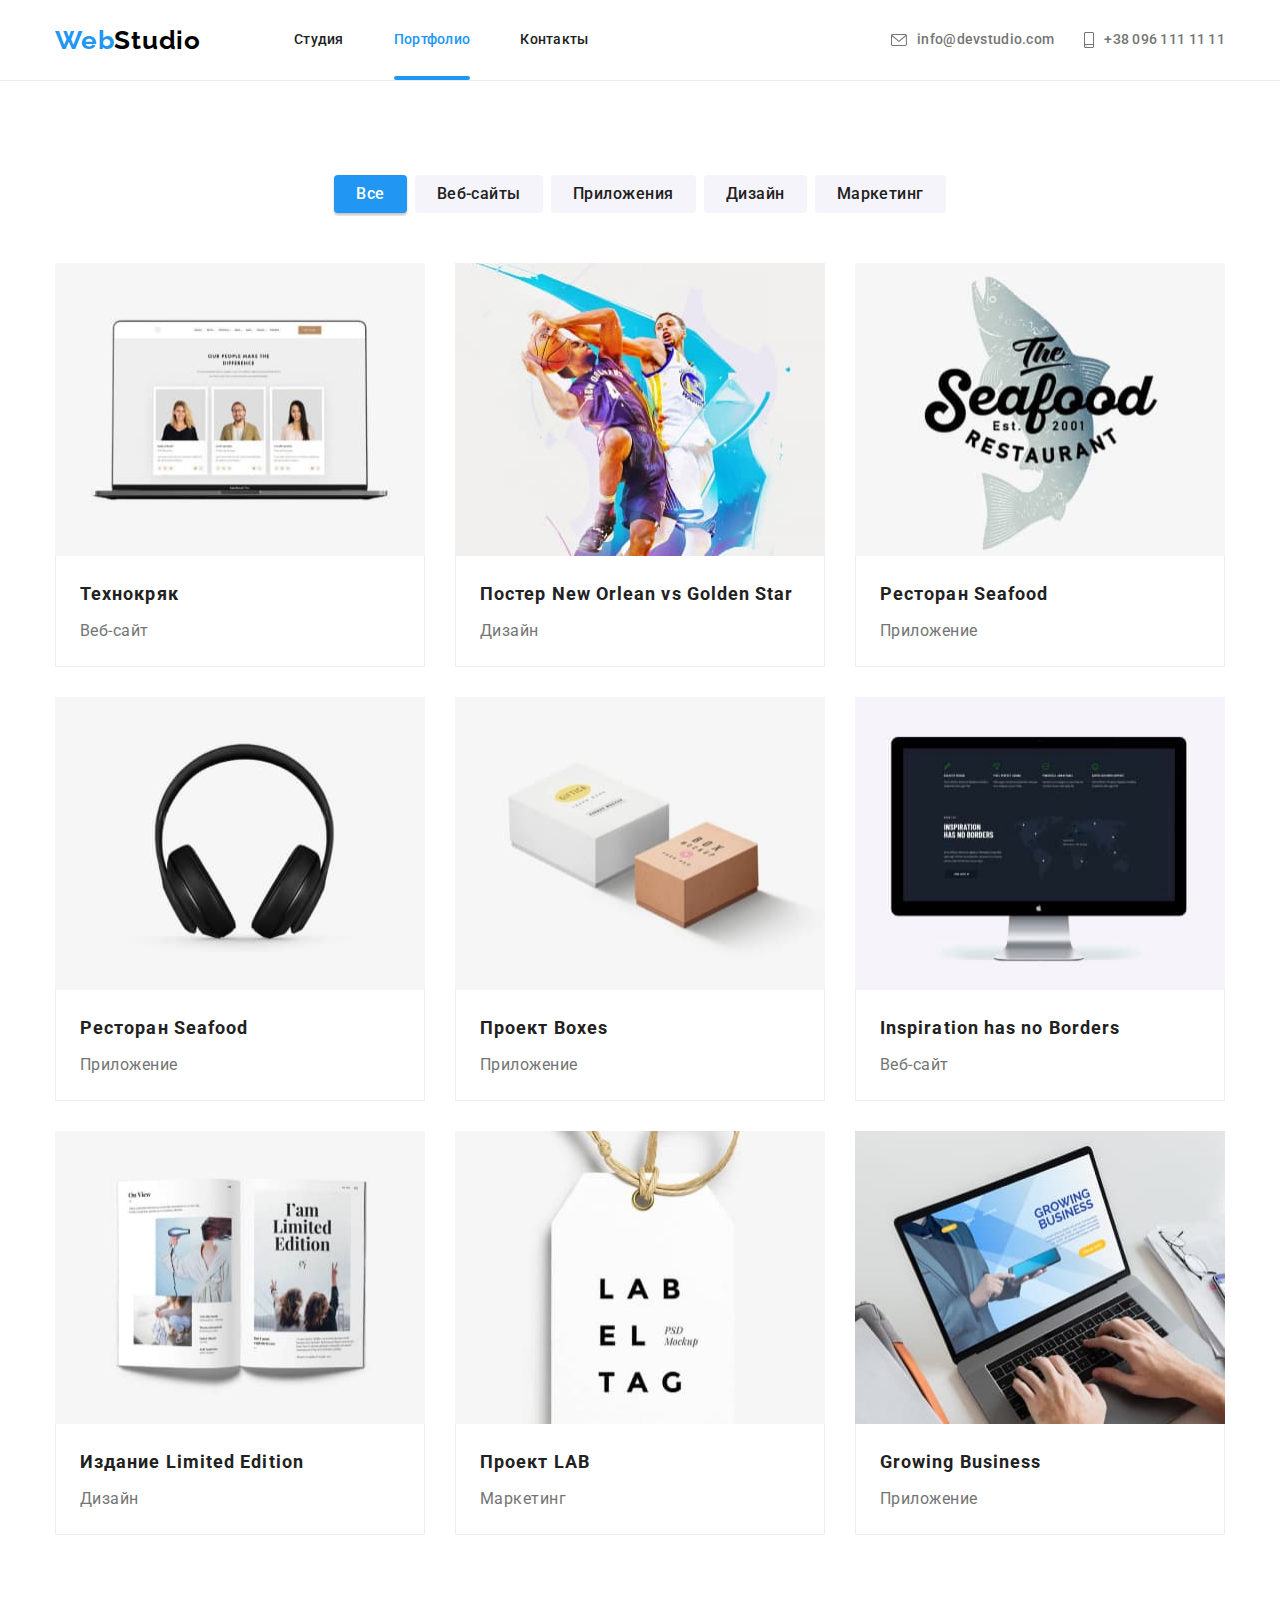
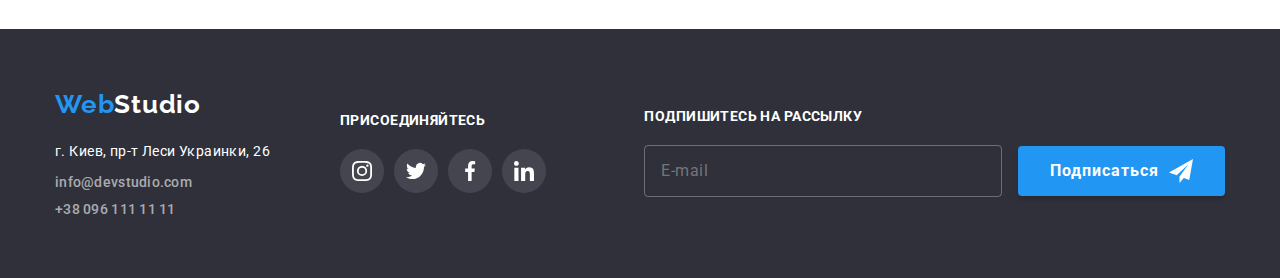
==== commit e8d36bf7: "Добавив лінію під хеадер на сторінці портфоліо" ====
--- a/portfolio.html
+++ b/portfolio.html
@@ -14,9 +14,6 @@
         href="https://fonts.googleapis.com/css2?family=Raleway:wght@700&family=Roboto:wght@400;500;700;900&display=swap"
         rel="stylesheet">
 
-    <!-- Normalize -->
-    <link rel="stylesheet" href="https://cdn.jsdelivr.net/npm/modern-normalize@1.1.0/modern-normalize.min.css">
-
     <!-- Стилі CSS -->
     <link rel="stylesheet" href="./css/main.min.css">
 </head>
@@ -24,7 +21,7 @@
 <body class="page-body">
 
     <!-- Шапка сайту -->
-    <header class="page-header">
+    <header class="page-header page-header--border">
         <div class="container page-header__container">
 
             <!-- Логотип сайту -->
--- a/css/main.min.css
+++ b/css/main.min.css
@@ -1 +1 @@
-.form__title,.product__title,.section__title{color:#212121}.page-footer__subtitle,.our-work__subtitle,.features__subtitle{font-size:14px;line-height:1.14;letter-spacing:.03em;text-transform:uppercase}.visually-hidden{position:absolute;margin:-1px;padding:0;width:1px;height:1px;border:0;clip:rect(0 0 0 0);overflow:hidden}.page-body{font-family:"Roboto",sans-serif;color:#757575}.list{margin-top:0px;margin-bottom:0px;padding-left:0px;list-style:none}.link{text-decoration:none}.img{display:block}.container{width:1200px;margin-left:auto;margin-right:auto;padding-left:15px;padding-right:15px}@-webkit-keyframes puls{to{-webkit-transform:scale(2);transform:scale(2);background-color:#fff;opacity:0}}@keyframes puls{to{-webkit-transform:scale(2);transform:scale(2);background-color:#fff;opacity:0}}@-webkit-keyframes move-light{0%{-webkit-transform:translateX(-3em) skewX(-45deg);transform:translateX(-3em) skewX(-45deg)}50%{-webkit-transform:translateX(15em) skewX(-45deg);transform:translateX(15em) skewX(-45deg)}100%{-webkit-transform:translateX(15em) skewX(-45deg);transform:translateX(15em) skewX(-45deg)}}@keyframes move-light{0%{-webkit-transform:translateX(-3em) skewX(-45deg);transform:translateX(-3em) skewX(-45deg)}50%{-webkit-transform:translateX(15em) skewX(-45deg);transform:translateX(15em) skewX(-45deg)}100%{-webkit-transform:translateX(15em) skewX(-45deg);transform:translateX(15em) skewX(-45deg)}}.logo{color:#2196f3;font-family:"Raleway",sans-serif;font-weight:700;font-size:26px;line-height:1.19;letter-spacing:.03em}.logo__dark{color:#000}.logo__white{color:#fff}.button{min-width:200px;padding-top:10px;padding-right:32px;padding-bottom:10px;padding-left:32px;border:none;border-radius:4px;background-color:#2196f3;color:#fff;font-family:inherit;font-weight:700;font-size:16px;line-height:1.87;letter-spacing:.06em;-webkit-box-shadow:0px 4px 4px rgba(0,0,0,.15);box-shadow:0px 4px 4px rgba(0,0,0,.15);-webkit-transition:background-color 250ms cubic-bezier(0.4, 0, 0.2, 1);transition:background-color 250ms cubic-bezier(0.4, 0, 0.2, 1);-webkit-transition:-webkit-transform 250ms cubic-bezier(0.4, 0, 0.2, 1),-webkit-box-shadow 250ms cubic-bezier(0.4, 0, 0.2, 1);transition:-webkit-transform 250ms cubic-bezier(0.4, 0, 0.2, 1),-webkit-box-shadow 250ms cubic-bezier(0.4, 0, 0.2, 1);transition:transform 250ms cubic-bezier(0.4, 0, 0.2, 1),box-shadow 250ms cubic-bezier(0.4, 0, 0.2, 1);transition:transform 250ms cubic-bezier(0.4, 0, 0.2, 1),box-shadow 250ms cubic-bezier(0.4, 0, 0.2, 1),-webkit-transform 250ms cubic-bezier(0.4, 0, 0.2, 1),-webkit-box-shadow 250ms cubic-bezier(0.4, 0, 0.2, 1)}.button:hover,.button:focus{background-color:#188ce8;cursor:pointer;-webkit-transform:translateY(-8px);transform:translateY(-8px);-webkit-box-shadow:0 5px 0 #1674c2;box-shadow:0 5px 0 #1674c2}.button:active{-webkit-transform:translateY(-2px);transform:translateY(-2px);-webkit-box-shadow:0 2.5px 0 #1674c2;box-shadow:0 2.5px 0 #1674c2}.button--animation{position:relative;overflow:hidden}.button--animation::before{content:"";position:absolute;top:0;left:0;width:1.5em;height:100%;background-color:rgba(255,255,255,.6);-webkit-transform:translateX(-3em) skewX(-45deg);transform:translateX(-3em) skewX(-45deg);-webkit-animation:move-light 3000ms infinite;animation:move-light 3000ms infinite}.section__title{margin-top:0px;margin-bottom:50px;font-size:36px;line-height:1.16;text-align:center;letter-spacing:.03em}.social{display:-webkit-box;display:-ms-flexbox;display:flex;-webkit-box-pack:center;-ms-flex-pack:center;justify-content:center}.social__item:nth-child(n+2){margin-left:10px}.social__link{display:-webkit-inline-box;display:-ms-inline-flexbox;display:inline-flex;-webkit-box-pack:center;-ms-flex-pack:center;justify-content:center;-webkit-box-align:center;-ms-flex-align:center;align-items:center;width:44px;height:44px;border-radius:50%;color:#afb1b8;-webkit-transition:background-color 250ms cubic-bezier(0.4, 0, 0.2, 1),color 250ms cubic-bezier(0.4, 0, 0.2, 1);transition:background-color 250ms cubic-bezier(0.4, 0, 0.2, 1),color 250ms cubic-bezier(0.4, 0, 0.2, 1)}.social__link:hover,.social__link:focus{background-color:#2196f3;color:#fff;outline:none}.social__link--dark{color:#fff;background-color:rgba(255,255,255,.1)}.social__icon{max-width:20px;max-height:20px;fill:currentColor}.page-footer__subscription{margin-left:auto}.subscription__input{padding-top:15px;padding-bottom:15px;padding-left:16px;width:358px;border:1px solid rgba(255,255,255,.3);border-radius:4px;color:rgba(255,255,255,.6);background-color:rgba(0,0,0,0);line-height:1.25;letter-spacing:.03em;-webkit-transition:border-color 250ms cubic-bezier(0.4, 0, 0.2, 1);transition:border-color 250ms cubic-bezier(0.4, 0, 0.2, 1)}.subscription__input:hover,.subscription__input:focus{border-color:#2196f3;outline:none}.subscription__btn{display:-webkit-inline-box;display:-ms-inline-flexbox;display:inline-flex;margin-left:12px}.subscription__icon{margin-top:3px;margin-left:10px;fill:currentColor}.filters{display:-webkit-box;display:-ms-flexbox;display:flex;-webkit-box-pack:center;-ms-flex-pack:center;justify-content:center}.filters__item:nth-child(n+2){margin-left:8px}.filters__btn{position:relative;padding-top:6px;padding-right:22px;padding-bottom:6px;padding-left:22px;border:none;border-radius:4px;background-color:#f5f4fa;color:#212121;font-family:inherit;font-weight:500;font-size:16px;line-height:1.62;text-align:center;letter-spacing:.03em;overflow:hidden;-webkit-transition:color 250ms cubic-bezier(0.4, 0, 0.2, 1),background-color 250ms cubic-bezier(0.4, 0, 0.2, 1),-webkit-box-shadow 250ms cubic-bezier(0.4, 0, 0.2, 1);transition:color 250ms cubic-bezier(0.4, 0, 0.2, 1),background-color 250ms cubic-bezier(0.4, 0, 0.2, 1),-webkit-box-shadow 250ms cubic-bezier(0.4, 0, 0.2, 1);transition:color 250ms cubic-bezier(0.4, 0, 0.2, 1),background-color 250ms cubic-bezier(0.4, 0, 0.2, 1),box-shadow 250ms cubic-bezier(0.4, 0, 0.2, 1);transition:color 250ms cubic-bezier(0.4, 0, 0.2, 1),background-color 250ms cubic-bezier(0.4, 0, 0.2, 1),box-shadow 250ms cubic-bezier(0.4, 0, 0.2, 1),-webkit-box-shadow 250ms cubic-bezier(0.4, 0, 0.2, 1)}.filters__btn:hover,.filters__btn:focus{color:#fff;background-color:#2196f3;cursor:pointer;-webkit-box-shadow:0 3px 1px rgba(0,0,0,.1),0 1px 2px rgba(0,0,0,.08),0 1px 3px rgba(0,0,0,.12);box-shadow:0 3px 1px rgba(0,0,0,.1),0 1px 2px rgba(0,0,0,.08),0 1px 3px rgba(0,0,0,.12)}.filters__btn--active{color:#fff;background-color:#2196f3;-webkit-box-shadow:0 3px 1px rgba(0,0,0,.1),0 1px 2px rgba(0,0,0,.08),0 1px 3px rgba(0,0,0,.12);box-shadow:0 3px 1px rgba(0,0,0,.1),0 1px 2px rgba(0,0,0,.08),0 1px 3px rgba(0,0,0,.12)}.pulse{position:absolute;background-color:#2196f3;border-radius:50%;-webkit-transform:scale(0);transform:scale(0);-webkit-animation:puls .7s ease-out;animation:puls .7s ease-out}.grid{display:-webkit-box;display:-ms-flexbox;display:flex;-ms-flex-wrap:wrap;flex-wrap:wrap;margin-top:-15px;margin-right:-15px;margin-bottom:-15px;margin-left:-15px}.grid__item{margin-top:15px;margin-right:15px;margin-bottom:15px;margin-left:15px}.product__item{-ms-flex-preferred-size:calc((100% - 90px)/3);flex-basis:calc((100% - 90px)/3)}.product__link{display:block;-webkit-transition:-webkit-box-shadow 250ms cubic-bezier(0.4, 0, 0.2, 1);transition:-webkit-box-shadow 250ms cubic-bezier(0.4, 0, 0.2, 1);transition:box-shadow 250ms cubic-bezier(0.4, 0, 0.2, 1);transition:box-shadow 250ms cubic-bezier(0.4, 0, 0.2, 1), -webkit-box-shadow 250ms cubic-bezier(0.4, 0, 0.2, 1)}.product__link:hover,.product__linkfocus{-webkit-box-shadow:1px 4px 6px rgba(0,0,0,.16),0 4px 4px rgba(0,0,0,.06),0 1px 3px rgba(0,0,0,.12);box-shadow:1px 4px 6px rgba(0,0,0,.16),0 4px 4px rgba(0,0,0,.06),0 1px 3px rgba(0,0,0,.12);outline:none}.product__thumb{position:relative;overflow:hidden}.product__group{position:absolute;top:0;left:0;-webkit-transform:translateY(100%);transform:translateY(100%);padding-top:63px;padding-right:24px;padding-left:24px;padding-bottom:63px;background-color:#2196f3;opacity:.9;-webkit-transition:-webkit-transform 250ms cubic-bezier(0.4, 0, 0.2, 1);transition:-webkit-transform 250ms cubic-bezier(0.4, 0, 0.2, 1);transition:transform 250ms cubic-bezier(0.4, 0, 0.2, 1);transition:transform 250ms cubic-bezier(0.4, 0, 0.2, 1), -webkit-transform 250ms cubic-bezier(0.4, 0, 0.2, 1)}.product__link:hover .product__group{-webkit-transform:translateY(0);transform:translateY(0)}.product__description{margin:0px;color:#fff;font-size:18px;line-height:1.55;letter-spacing:.03em}.product__header{padding-top:20px;padding-right:24px;padding-bottom:20px;padding-left:24px;border-right:1px solid #eee;border-bottom:1px solid #eee;border-left:1px solid #eee;color:#757575}.product__title{margin-top:0px;margin-bottom:4px;font-size:18px;line-height:2;letter-spacing:.06em}.product__subtitle{margin-top:0px;margin-bottom:0px;line-height:1.87;letter-spacing:.03em}.modal{position:absolute;top:50%;left:50%;-webkit-transform:translate(-50%, -50%) scale(1);transform:translate(-50%, -50%) scale(1);min-width:528px;border-radius:4px;background-color:#fff;-webkit-box-shadow:0 2px 1px rgba(0,0,0,.2),0 1px 1px rgba(0,0,0,.14),0 1px 3px rgba(0,0,0,.12);box-shadow:0 2px 1px rgba(0,0,0,.2),0 1px 1px rgba(0,0,0,.14),0 1px 3px rgba(0,0,0,.12);-webkit-transition:-webkit-transform 250ms cubic-bezier(0.4, 0, 0.2, 1);transition:-webkit-transform 250ms cubic-bezier(0.4, 0, 0.2, 1);transition:transform 250ms cubic-bezier(0.4, 0, 0.2, 1);transition:transform 250ms cubic-bezier(0.4, 0, 0.2, 1), -webkit-transform 250ms cubic-bezier(0.4, 0, 0.2, 1)}.modal__btn-exit{position:absolute;top:8px;right:8px;border:1px solid rgba(0,0,0,.1);border-radius:50%;width:30px;height:30px;background-color:#fff;cursor:pointer;-webkit-box-shadow:0 2px 1px rgba(0,0,0,.2),0 1px 1px rgba(0,0,0,.14),0 1px 3px rgba(0,0,0,.12);box-shadow:0 2px 1px rgba(0,0,0,.2),0 1px 1px rgba(0,0,0,.14),0 1px 3px rgba(0,0,0,.12);-webkit-transition:fill 250ms cubic-bezier(0.4, 0, 0.2, 1);transition:fill 250ms cubic-bezier(0.4, 0, 0.2, 1)}.modal__btn-exit:hover,.modal__btn-exitfocus{fill:#2196f3}.form{padding-top:40px;padding-right:40px;padding-bottom:40px;padding-left:40px}.form__title{margin-top:0px;margin-bottom:12px;font-size:20px;line-height:1.15;letter-spacing:.03em;text-align:center}.form__label{position:relative;display:-webkit-box;display:-ms-flexbox;display:flex;-webkit-box-orient:vertical;-webkit-box-direction:normal;-ms-flex-direction:column;flex-direction:column;font-size:12px;line-height:1.16;letter-spacing:.01em}.form__label:nth-child(n+2){margin-top:10px}.form__input{margin-top:4px;padding-top:11px;padding-bottom:11px;padding-left:42px;width:100%;border:1px solid rgba(33,33,33,.2);border-radius:4px;background-color:rgba(0,0,0,0);color:#212121;-webkit-transition:border-color 250ms cubic-bezier(0.4, 0, 0.2, 1);transition:border-color 250ms cubic-bezier(0.4, 0, 0.2, 1)}.form__input:hover,.form__input:focus{border-color:#2196f3;outline:none}.form__icon{position:absolute;top:27px;left:11px;-webkit-transition:fill 250ms cubic-bezier(0.4, 0, 0.2, 1);transition:fill 250ms cubic-bezier(0.4, 0, 0.2, 1)}.form__input:hover+.form__icon,.form__input:focus+.form__icon{fill:#2196f3}.form__coment{margin-top:4px;margin-bottom:20px;padding-top:12px;padding-right:16px;padding-bottom:12px;padding-left:16px;width:100%;border:1px solid rgba(33,33,33,.2);border-radius:4px;background-color:rgba(0,0,0,0);color:#212121;resize:none;-webkit-transition:border-color 250ms cubic-bezier(0.4, 0, 0.2, 1);transition:border-color 250ms cubic-bezier(0.4, 0, 0.2, 1)}.form__coment::-webkit-input-placeholder{color:rgba(117,117,117,.5)}.form__coment::-moz-placeholder{color:rgba(117,117,117,.5)}.form__coment:-ms-input-placeholder{color:rgba(117,117,117,.5)}.form__coment::-ms-input-placeholder{color:rgba(117,117,117,.5)}.form__coment::placeholder{color:rgba(117,117,117,.5)}.form__coment:hover,.form__coment:focus{border-color:#2196f3;outline:none}.checkbox-group{text-align:center;padding-left:12px}.checkbox__label{display:-webkit-box;display:-ms-flexbox;display:flex;-webkit-box-align:center;-ms-flex-align:center;align-items:center;margin-bottom:30px;font-size:14px;line-height:1.71;letter-spacing:.03em}.checkbox__icon{display:inline-block;margin-right:7px;width:16px;height:15px;border:2px solid #212121;border-radius:3px;-webkit-transition:border-color 250ms cubic-bezier(0.4, 0, 0.2, 1),background-color 250ms cubic-bezier(0.4, 0, 0.2, 1),background-image 250ms cubic-bezier(0.4, 0, 0.2, 1);transition:border-color 250ms cubic-bezier(0.4, 0, 0.2, 1),background-color 250ms cubic-bezier(0.4, 0, 0.2, 1),background-image 250ms cubic-bezier(0.4, 0, 0.2, 1)}.checkbox__input:checked+.checkbox__icon{border-color:#2196f3;background-color:#2196f3;background-image:url(../images/sprits/modal-window/icon-check.svg);background-size:contain;background-origin:border-box}.checkbox__link{margin-left:5px;color:#2196f3;text-decoration:underline;-webkit-transition:color 250ms cubic-bezier(0.4, 0, 0.2, 1);transition:color 250ms cubic-bezier(0.4, 0, 0.2, 1)}.checkbox__link:hover,.checkbox__link:focus{color:#188ce8}.page-header__container{display:-webkit-box;display:-ms-flexbox;display:flex;-webkit-box-align:center;-ms-flex-align:center;align-items:center}.page-header--border{border-bottom:1px solid #ececec}.page-header__nav{margin-left:93px;margin-right:auto}.nav__list{display:-webkit-box;display:-ms-flexbox;display:flex}.nav__item:nth-child(n+2){margin-left:50px}.nav__link{position:relative;display:inline-block;padding-top:32px;padding-bottom:32px;color:#212121;font-weight:500;font-size:14px;line-height:1.14;letter-spacing:.02em;-webkit-transition:color 250ms cubic-bezier(0.4, 0, 0.2, 1);transition:color 250ms cubic-bezier(0.4, 0, 0.2, 1)}.nav__link:hover,.nav__link:focus{color:#2196f3}.nav__link--active{color:#2196f3}.nav__link--active::after{position:absolute;content:"";bottom:0;left:0;border-radius:2px;width:100%;height:4px;background-color:#2196f3}.header-contacts{display:-webkit-box;display:-ms-flexbox;display:flex}.header-contacts__item:nth-child(n+2){margin-left:30px}.header-contacts__link{display:-webkit-box;display:-ms-flexbox;display:flex;-webkit-box-align:center;-ms-flex-align:center;align-items:center;padding-top:32px;padding-bottom:32px;color:#757575;font-weight:500;font-size:14px;line-height:1.14;letter-spacing:.02em;-webkit-transition:color 250ms cubic-bezier(0.4, 0, 0.2, 1);transition:color 250ms cubic-bezier(0.4, 0, 0.2, 1)}.header-contacts__link:hover,.header-contacts__link:focus{color:#2196f3}.header-contacts__icon{margin-right:10px;fill:currentColor}.hero{padding-top:200px;padding-bottom:200px;background-color:#2f303a;background-image:-webkit-gradient(linear, left top, right top, from(rgba(47, 48, 58, 0.4)), to(rgba(47, 48, 58, 0.4))),url(../images/hero/hero-background.jpg);background-image:linear-gradient(to right, rgba(47, 48, 58, 0.4), rgba(47, 48, 58, 0.4)),url(../images/hero/hero-background.jpg);background-repeat:no-repeat;background-position:center;text-align:center}.hero__title{max-width:650px;margin-top:0px;margin-right:auto;margin-left:auto;margin-bottom:30px;color:#fff;font-weight:900;font-size:44px;line-height:1.36;letter-spacing:.06em;text-transform:uppercase}.features{padding-top:94px;padding-bottom:94px;background-color:rgba(0,0,0,0)}.features__item{-ms-flex-preferred-size:calc((100% - 120px)/4);flex-basis:calc((100% - 120px)/4)}.features__wrapper{display:-webkit-box;display:-ms-flexbox;display:flex;-webkit-box-pack:center;-ms-flex-pack:center;justify-content:center;-webkit-box-align:center;-ms-flex-align:center;align-items:center;width:100%;height:120px;margin-bottom:30px;border-radius:4px;background-color:#f5f4fa}.features__subtitle{margin-top:0px;margin-bottom:10px;color:#212121}.features__description{margin-top:0px;margin-bottom:0px;min-width:270px;font-size:14px;line-height:1.71;letter-spacing:.03em}.our-work{padding-top:0px;padding-bottom:94px;background-color:rgba(0,0,0,0)}.our-work__item{position:relative;-ms-flex-preferred-size:calc((100% - 90px)/3);flex-basis:calc((100% - 90px)/3)}.our-work__thumb{position:absolute;bottom:0;left:0;width:100%;padding-top:27px;padding-bottom:27px;background-color:rgba(47,48,58,.8);text-align:center}.our-work__subtitle{color:#fff;margin-top:0px;margin-bottom:0px}.team{padding-top:94px;padding-bottom:94px;background-color:#f5f4fa}.team__item{-ms-flex-preferred-size:calc((100% - 120px)/4);flex-basis:calc((100% - 120px)/4);border-bottom-left-radius:4px;border-bottom-right-radius:4px;-webkit-box-shadow:0 2px 1px rgba(0,0,0,.2),0 1px 1px rgba(0,0,0,.14),0 1px 3px rgba(0,0,0,.12);box-shadow:0 2px 1px rgba(0,0,0,.2),0 1px 1px rgba(0,0,0,.14),0 1px 3px rgba(0,0,0,.12)}.team__article{border-bottom-left-radius:4px;border-bottom-right-radius:4px;padding-top:30px;padding-left:20px;padding-right:20px;padding-bottom:30px;background-color:#fff;text-align:center}.team__subtitle{margin-top:0px;margin-bottom:10px;color:#212121;font-size:16px;line-height:1.18;letter-spacing:.03em;font-weight:500;text-align:center}.team__description{margin-top:0px;margin-bottom:16px;font-size:16px;line-height:1.18;letter-spacing:.03em;text-align:center}.clients{padding-top:94px;padding-bottom:94px;background-color:rgba(0,0,0,0)}.clients__item{-ms-flex-preferred-size:calc((100% - 180px)/6);flex-basis:calc((100% - 180px)/6);height:92px}.clients__link{display:-webkit-inline-box;display:-ms-inline-flexbox;display:inline-flex;-webkit-box-pack:center;-ms-flex-pack:center;justify-content:center;-webkit-box-align:center;-ms-flex-align:center;align-items:center;width:100%;height:100%;border:1px solid #afb1b8;border-radius:4px;color:#afb1b8;-webkit-transition:border-color 250ms cubic-bezier(0.4, 0, 0.2, 1),color 250ms cubic-bezier(0.4, 0, 0.2, 1);transition:border-color 250ms cubic-bezier(0.4, 0, 0.2, 1),color 250ms cubic-bezier(0.4, 0, 0.2, 1)}.clients__link:hover,.clients__link:focus{color:#2196f3;border-color:#2196f3;outline:none}.clients__icon{width:106px;height:60px;fill:currentColor}.page-footer{padding-top:60px;padding-bottom:60px;background-color:#2f303a}.page-footer__container{display:-webkit-box;display:-ms-flexbox;display:flex;-webkit-box-align:center;-ms-flex-align:center;align-items:center}.address-link{color:#fff;font-style:normal;font-size:14px;line-height:1.71;letter-spacing:.03em;font-weight:400;-webkit-transition:color 250ms cubic-bezier(0.4, 0, 0.2, 1);transition:color 250ms cubic-bezier(0.4, 0, 0.2, 1)}.address-link:hover{color:#2196f3}.page-footer__contacts{margin-top:20px;margin-right:70px}.footer-contacts__item{margin-top:9px}.footer-contacts__link{padding-top:0px;padding-bottom:0px;color:rgba(255,255,255,.6);font-weight:500;font-size:14px;line-height:1.14;letter-spacing:.02em;-webkit-transition:color 250ms cubic-bezier(0.4, 0, 0.2, 1);transition:color 250ms cubic-bezier(0.4, 0, 0.2, 1);font-style:normal}.footer-contacts__link:hover,.footer-contacts__link:focus{color:#2196f3}.page-footer__subtitle{margin-top:0px;margin-bottom:20px;color:#fff}.backdrop{position:fixed;top:0;height:0;width:100%;height:100%;background-color:rgba(0,0,0,.2);opacity:1;-webkit-transition:opacity 250ms cubic-bezier(0.4, 0, 0.2, 1),visibility 250ms cubic-bezier(0.4, 0, 0.2, 1);transition:opacity 250ms cubic-bezier(0.4, 0, 0.2, 1),visibility 250ms cubic-bezier(0.4, 0, 0.2, 1)}.backdrop.is-hidden{visibility:hidden;opacity:0;pointer-events:none}.portfolio{padding-top:94px;padding-bottom:94px;background-color:rgba(0,0,0,0)}.portfolio__filters{margin-bottom:50px}/*# sourceMappingURL=main.min.css.map */+/*! modern-normalize v1.1.0 | MIT License | https://github.com/sindresorhus/modern-normalize */*,::before,::after{-webkit-box-sizing:border-box;box-sizing:border-box}html{-moz-tab-size:4;-o-tab-size:4;tab-size:4}html{line-height:1.15;-webkit-text-size-adjust:100%}body{margin:0}body{font-family:system-ui,-apple-system,"Segoe UI",Roboto,Helvetica,Arial,sans-serif,"Apple Color Emoji","Segoe UI Emoji"}hr{height:0;color:inherit}abbr[title]{-webkit-text-decoration:underline dotted;text-decoration:underline dotted}b,strong{font-weight:bolder}code,kbd,samp,pre{font-family:ui-monospace,SFMono-Regular,Consolas,"Liberation Mono",Menlo,monospace;font-size:1em}small{font-size:80%}sub,sup{font-size:75%;line-height:0;position:relative;vertical-align:baseline}sub{bottom:-0.25em}sup{top:-0.5em}table{text-indent:0;border-color:inherit}button,input,optgroup,select,textarea{font-family:inherit;font-size:100%;line-height:1.15;margin:0}button,select{text-transform:none}button,[type=button],[type=reset],[type=submit]{-webkit-appearance:button}::-moz-focus-inner{border-style:none;padding:0}:-moz-focusring{outline:1px dotted ButtonText}:-moz-ui-invalid{box-shadow:none}legend{padding:0}progress{vertical-align:baseline}::-webkit-inner-spin-button,::-webkit-outer-spin-button{height:auto}[type=search]{-webkit-appearance:textfield;outline-offset:-2px}::-webkit-search-decoration{-webkit-appearance:none}::-webkit-file-upload-button{-webkit-appearance:button;font:inherit}summary{display:list-item}.form__title,.product__title,.section__title{color:#212121}.page-footer__subtitle,.our-work__subtitle,.features__subtitle{font-size:14px;line-height:1.14;letter-spacing:.03em;text-transform:uppercase}.visually-hidden{position:absolute;margin:-1px;padding:0;width:1px;height:1px;border:0;clip:rect(0 0 0 0);overflow:hidden}.page-body{font-family:"Roboto",sans-serif;color:#757575}.list{margin-top:0px;margin-bottom:0px;padding-left:0px;list-style:none}.link{text-decoration:none}.img{display:block}.container{width:1200px;margin-left:auto;margin-right:auto;padding-left:15px;padding-right:15px}@-webkit-keyframes puls{to{-webkit-transform:scale(2);transform:scale(2);background-color:#fff;opacity:0}}@keyframes puls{to{-webkit-transform:scale(2);transform:scale(2);background-color:#fff;opacity:0}}@-webkit-keyframes move-light{0%{-webkit-transform:translateX(-3em) skewX(-45deg);transform:translateX(-3em) skewX(-45deg)}50%{-webkit-transform:translateX(15em) skewX(-45deg);transform:translateX(15em) skewX(-45deg)}100%{-webkit-transform:translateX(15em) skewX(-45deg);transform:translateX(15em) skewX(-45deg)}}@keyframes move-light{0%{-webkit-transform:translateX(-3em) skewX(-45deg);transform:translateX(-3em) skewX(-45deg)}50%{-webkit-transform:translateX(15em) skewX(-45deg);transform:translateX(15em) skewX(-45deg)}100%{-webkit-transform:translateX(15em) skewX(-45deg);transform:translateX(15em) skewX(-45deg)}}.logo{color:#2196f3;font-family:"Raleway",sans-serif;font-weight:700;font-size:26px;line-height:1.19;letter-spacing:.03em}.logo__dark{color:#000}.logo__white{color:#fff}.button{min-width:200px;padding-top:10px;padding-right:32px;padding-bottom:10px;padding-left:32px;border:none;border-radius:4px;background-color:#2196f3;color:#fff;font-family:inherit;font-weight:700;font-size:16px;line-height:1.87;letter-spacing:.06em;-webkit-box-shadow:0px 4px 4px rgba(0,0,0,.15);box-shadow:0px 4px 4px rgba(0,0,0,.15);-webkit-transition:background-color 250ms cubic-bezier(0.4, 0, 0.2, 1);transition:background-color 250ms cubic-bezier(0.4, 0, 0.2, 1)}.button:hover,.button:focus{background-color:#188ce8;cursor:pointer}.button--animation{position:relative;overflow:hidden}.button--animation::before{content:"";position:absolute;top:0;left:0;width:1.5em;height:100%;background-color:rgba(255,255,255,.6);-webkit-transform:translateX(-3em) skewX(-45deg);transform:translateX(-3em) skewX(-45deg);-webkit-animation:move-light 3000ms infinite;animation:move-light 3000ms infinite}.section__title{margin-top:0px;margin-bottom:50px;font-size:36px;line-height:1.16;text-align:center;letter-spacing:.03em}.social{display:-webkit-box;display:-ms-flexbox;display:flex;-webkit-box-pack:center;-ms-flex-pack:center;justify-content:center}.social__item:nth-child(n+2){margin-left:10px}.social__link{display:-webkit-inline-box;display:-ms-inline-flexbox;display:inline-flex;-webkit-box-pack:center;-ms-flex-pack:center;justify-content:center;-webkit-box-align:center;-ms-flex-align:center;align-items:center;width:44px;height:44px;border-radius:50%;color:#afb1b8;-webkit-transition:background-color 250ms cubic-bezier(0.4, 0, 0.2, 1),color 250ms cubic-bezier(0.4, 0, 0.2, 1);transition:background-color 250ms cubic-bezier(0.4, 0, 0.2, 1),color 250ms cubic-bezier(0.4, 0, 0.2, 1)}.social__link:hover,.social__link:focus{background-color:#2196f3;color:#fff;outline:none}.social__link--dark{color:#fff;background-color:rgba(255,255,255,.1)}.social__icon{max-width:20px;max-height:20px;fill:currentColor}.page-footer__subscription{margin-left:auto}.subscription__input{padding-top:15px;padding-bottom:15px;padding-left:16px;width:358px;border:1px solid rgba(255,255,255,.3);border-radius:4px;color:rgba(255,255,255,.6);background-color:rgba(0,0,0,0);line-height:1.25;letter-spacing:.03em;-webkit-transition:border-color 250ms cubic-bezier(0.4, 0, 0.2, 1);transition:border-color 250ms cubic-bezier(0.4, 0, 0.2, 1)}.subscription__input:hover,.subscription__input:focus{border-color:#2196f3;outline:none}.subscription__btn{display:-webkit-inline-box;display:-ms-inline-flexbox;display:inline-flex;margin-left:12px}.subscription__icon{margin-top:3px;margin-left:10px;fill:currentColor}.filters{display:-webkit-box;display:-ms-flexbox;display:flex;-webkit-box-pack:center;-ms-flex-pack:center;justify-content:center}.filters__item:nth-child(n+2){margin-left:8px}.filters__btn{position:relative;padding-top:6px;padding-right:22px;padding-bottom:6px;padding-left:22px;border:none;border-radius:4px;background-color:#f5f4fa;color:#212121;font-family:inherit;font-weight:500;font-size:16px;line-height:1.62;text-align:center;letter-spacing:.03em;overflow:hidden;-webkit-transition:color 250ms cubic-bezier(0.4, 0, 0.2, 1),background-color 250ms cubic-bezier(0.4, 0, 0.2, 1),-webkit-box-shadow 250ms cubic-bezier(0.4, 0, 0.2, 1);transition:color 250ms cubic-bezier(0.4, 0, 0.2, 1),background-color 250ms cubic-bezier(0.4, 0, 0.2, 1),-webkit-box-shadow 250ms cubic-bezier(0.4, 0, 0.2, 1);transition:color 250ms cubic-bezier(0.4, 0, 0.2, 1),background-color 250ms cubic-bezier(0.4, 0, 0.2, 1),box-shadow 250ms cubic-bezier(0.4, 0, 0.2, 1);transition:color 250ms cubic-bezier(0.4, 0, 0.2, 1),background-color 250ms cubic-bezier(0.4, 0, 0.2, 1),box-shadow 250ms cubic-bezier(0.4, 0, 0.2, 1),-webkit-box-shadow 250ms cubic-bezier(0.4, 0, 0.2, 1)}.filters__btn:hover,.filters__btn:focus{color:#fff;background-color:#2196f3;cursor:pointer;-webkit-box-shadow:0 3px 1px rgba(0,0,0,.1),0 1px 2px rgba(0,0,0,.08),0 1px 3px rgba(0,0,0,.12);box-shadow:0 3px 1px rgba(0,0,0,.1),0 1px 2px rgba(0,0,0,.08),0 1px 3px rgba(0,0,0,.12)}.filters__btn--active{color:#fff;background-color:#2196f3;-webkit-box-shadow:0 3px 1px rgba(0,0,0,.1),0 1px 2px rgba(0,0,0,.08),0 1px 3px rgba(0,0,0,.12);box-shadow:0 3px 1px rgba(0,0,0,.1),0 1px 2px rgba(0,0,0,.08),0 1px 3px rgba(0,0,0,.12)}.pulse{position:absolute;background-color:#2196f3;border-radius:50%;-webkit-transform:scale(0);transform:scale(0);-webkit-animation:puls .7s ease-out;animation:puls .7s ease-out}.grid{display:-webkit-box;display:-ms-flexbox;display:flex;-ms-flex-wrap:wrap;flex-wrap:wrap;margin-top:-15px;margin-right:-15px;margin-bottom:-15px;margin-left:-15px}.grid__item{margin-top:15px;margin-right:15px;margin-bottom:15px;margin-left:15px}.product__item{-ms-flex-preferred-size:calc((100% - 90px)/3);flex-basis:calc((100% - 90px)/3)}.product__link{display:block;-webkit-transition:-webkit-box-shadow 250ms cubic-bezier(0.4, 0, 0.2, 1);transition:-webkit-box-shadow 250ms cubic-bezier(0.4, 0, 0.2, 1);transition:box-shadow 250ms cubic-bezier(0.4, 0, 0.2, 1);transition:box-shadow 250ms cubic-bezier(0.4, 0, 0.2, 1), -webkit-box-shadow 250ms cubic-bezier(0.4, 0, 0.2, 1)}.product__link:hover,.product__linkfocus{-webkit-box-shadow:1px 4px 6px rgba(0,0,0,.16),0 4px 4px rgba(0,0,0,.06),0 1px 3px rgba(0,0,0,.12);box-shadow:1px 4px 6px rgba(0,0,0,.16),0 4px 4px rgba(0,0,0,.06),0 1px 3px rgba(0,0,0,.12);outline:none}.product__thumb{position:relative;overflow:hidden}.product__group{position:absolute;top:0;left:0;-webkit-transform:translateY(100%);transform:translateY(100%);padding-top:63px;padding-right:24px;padding-left:24px;padding-bottom:63px;background-color:#2196f3;opacity:.9;-webkit-transition:-webkit-transform 250ms cubic-bezier(0.4, 0, 0.2, 1);transition:-webkit-transform 250ms cubic-bezier(0.4, 0, 0.2, 1);transition:transform 250ms cubic-bezier(0.4, 0, 0.2, 1);transition:transform 250ms cubic-bezier(0.4, 0, 0.2, 1), -webkit-transform 250ms cubic-bezier(0.4, 0, 0.2, 1)}.product__link:hover .product__group{-webkit-transform:translateY(0);transform:translateY(0)}.product__description{margin:0px;color:#fff;font-size:18px;line-height:1.55;letter-spacing:.03em}.product__header{padding-top:20px;padding-right:24px;padding-bottom:20px;padding-left:24px;border-right:1px solid #eee;border-bottom:1px solid #eee;border-left:1px solid #eee;color:#757575}.product__title{margin-top:0px;margin-bottom:4px;font-size:18px;line-height:2;letter-spacing:.06em}.product__subtitle{margin-top:0px;margin-bottom:0px;line-height:1.87;letter-spacing:.03em}.modal{position:absolute;top:50%;left:50%;-webkit-transform:translate(-50%, -50%) scale(1);transform:translate(-50%, -50%) scale(1);min-width:528px;border-radius:4px;background-color:#fff;-webkit-box-shadow:0 2px 1px rgba(0,0,0,.2),0 1px 1px rgba(0,0,0,.14),0 1px 3px rgba(0,0,0,.12);box-shadow:0 2px 1px rgba(0,0,0,.2),0 1px 1px rgba(0,0,0,.14),0 1px 3px rgba(0,0,0,.12);-webkit-transition:-webkit-transform 250ms cubic-bezier(0.4, 0, 0.2, 1);transition:-webkit-transform 250ms cubic-bezier(0.4, 0, 0.2, 1);transition:transform 250ms cubic-bezier(0.4, 0, 0.2, 1);transition:transform 250ms cubic-bezier(0.4, 0, 0.2, 1), -webkit-transform 250ms cubic-bezier(0.4, 0, 0.2, 1)}.modal__btn-exit{position:absolute;top:8px;right:8px;border:1px solid rgba(0,0,0,.1);border-radius:50%;width:30px;height:30px;background-color:#fff;cursor:pointer;-webkit-box-shadow:0 2px 1px rgba(0,0,0,.2),0 1px 1px rgba(0,0,0,.14),0 1px 3px rgba(0,0,0,.12);box-shadow:0 2px 1px rgba(0,0,0,.2),0 1px 1px rgba(0,0,0,.14),0 1px 3px rgba(0,0,0,.12);-webkit-transition:fill 250ms cubic-bezier(0.4, 0, 0.2, 1);transition:fill 250ms cubic-bezier(0.4, 0, 0.2, 1)}.modal__btn-exit:hover,.modal__btn-exitfocus{fill:#2196f3}.form{padding-top:40px;padding-right:40px;padding-bottom:40px;padding-left:40px}.form__title{margin-top:0px;margin-bottom:12px;font-size:20px;line-height:1.15;letter-spacing:.03em;text-align:center}.form__label{position:relative;display:-webkit-box;display:-ms-flexbox;display:flex;-webkit-box-orient:vertical;-webkit-box-direction:normal;-ms-flex-direction:column;flex-direction:column;font-size:12px;line-height:1.16;letter-spacing:.01em}.form__label:nth-child(n+2){margin-top:10px}.form__input{margin-top:4px;padding-top:11px;padding-bottom:11px;padding-left:42px;width:100%;border:1px solid rgba(33,33,33,.2);border-radius:4px;background-color:rgba(0,0,0,0);color:#212121;-webkit-transition:border-color 250ms cubic-bezier(0.4, 0, 0.2, 1);transition:border-color 250ms cubic-bezier(0.4, 0, 0.2, 1)}.form__input:hover,.form__input:focus{border-color:#2196f3;outline:none}.form__icon{position:absolute;top:27px;left:11px;-webkit-transition:fill 250ms cubic-bezier(0.4, 0, 0.2, 1);transition:fill 250ms cubic-bezier(0.4, 0, 0.2, 1)}.form__input:hover+.form__icon,.form__input:focus+.form__icon{fill:#2196f3}.form__coment{margin-top:4px;margin-bottom:20px;padding-top:12px;padding-right:16px;padding-bottom:12px;padding-left:16px;width:100%;border:1px solid rgba(33,33,33,.2);border-radius:4px;background-color:rgba(0,0,0,0);color:#212121;resize:none;-webkit-transition:border-color 250ms cubic-bezier(0.4, 0, 0.2, 1);transition:border-color 250ms cubic-bezier(0.4, 0, 0.2, 1)}.form__coment::-webkit-input-placeholder{color:rgba(117,117,117,.5)}.form__coment::-moz-placeholder{color:rgba(117,117,117,.5)}.form__coment:-ms-input-placeholder{color:rgba(117,117,117,.5)}.form__coment::-ms-input-placeholder{color:rgba(117,117,117,.5)}.form__coment::placeholder{color:rgba(117,117,117,.5)}.form__coment:hover,.form__coment:focus{border-color:#2196f3;outline:none}.checkbox-group{text-align:center;padding-left:12px}.checkbox__label{display:-webkit-box;display:-ms-flexbox;display:flex;-webkit-box-align:center;-ms-flex-align:center;align-items:center;margin-bottom:30px;font-size:14px;line-height:1.71;letter-spacing:.03em}.checkbox__icon{display:inline-block;margin-right:7px;width:16px;height:15px;border:2px solid #212121;border-radius:3px;-webkit-transition:border-color 250ms cubic-bezier(0.4, 0, 0.2, 1),background-color 250ms cubic-bezier(0.4, 0, 0.2, 1),background-image 250ms cubic-bezier(0.4, 0, 0.2, 1);transition:border-color 250ms cubic-bezier(0.4, 0, 0.2, 1),background-color 250ms cubic-bezier(0.4, 0, 0.2, 1),background-image 250ms cubic-bezier(0.4, 0, 0.2, 1)}.checkbox__input:checked+.checkbox__icon{border-color:#2196f3;background-color:#2196f3;background-image:url(../images/sprits/modal-window/icon-check.svg);background-size:contain;background-origin:border-box}.checkbox__link{margin-left:5px;color:#2196f3;text-decoration:underline;-webkit-transition:color 250ms cubic-bezier(0.4, 0, 0.2, 1);transition:color 250ms cubic-bezier(0.4, 0, 0.2, 1)}.checkbox__link:hover,.checkbox__link:focus{color:#188ce8}.page-header__container{display:-webkit-box;display:-ms-flexbox;display:flex;-webkit-box-align:center;-ms-flex-align:center;align-items:center}.page-header--border{border-bottom:1px solid #ececec}.page-header__nav{margin-left:93px;margin-right:auto}.nav__list{display:-webkit-box;display:-ms-flexbox;display:flex}.nav__item:nth-child(n+2){margin-left:50px}.nav__link{position:relative;display:inline-block;padding-top:32px;padding-bottom:32px;color:#212121;font-weight:500;font-size:14px;line-height:1.14;letter-spacing:.02em;-webkit-transition:color 250ms cubic-bezier(0.4, 0, 0.2, 1);transition:color 250ms cubic-bezier(0.4, 0, 0.2, 1)}.nav__link:hover,.nav__link:focus{color:#2196f3}.nav__link--active{color:#2196f3}.nav__link--active::after{position:absolute;content:"";bottom:0;left:0;border-radius:2px;width:100%;height:4px;background-color:#2196f3}.header-contacts{display:-webkit-box;display:-ms-flexbox;display:flex}.header-contacts__item:nth-child(n+2){margin-left:30px}.header-contacts__link{display:-webkit-box;display:-ms-flexbox;display:flex;-webkit-box-align:center;-ms-flex-align:center;align-items:center;padding-top:32px;padding-bottom:32px;color:#757575;font-weight:500;font-size:14px;line-height:1.14;letter-spacing:.02em;-webkit-transition:color 250ms cubic-bezier(0.4, 0, 0.2, 1);transition:color 250ms cubic-bezier(0.4, 0, 0.2, 1)}.header-contacts__link:hover,.header-contacts__link:focus{color:#2196f3}.header-contacts__icon{margin-right:10px;fill:currentColor}.hero{padding-top:200px;padding-bottom:200px;background-color:#2f303a;background-image:-webkit-gradient(linear, left top, right top, from(rgba(47, 48, 58, 0.4)), to(rgba(47, 48, 58, 0.4))),url(../images/hero/hero-background.jpg);background-image:linear-gradient(to right, rgba(47, 48, 58, 0.4), rgba(47, 48, 58, 0.4)),url(../images/hero/hero-background.jpg);background-repeat:no-repeat;background-position:center;text-align:center}.hero__title{max-width:650px;margin-top:0px;margin-right:auto;margin-left:auto;margin-bottom:30px;color:#fff;font-weight:900;font-size:44px;line-height:1.36;letter-spacing:.06em;text-transform:uppercase}.features{padding-top:94px;padding-bottom:94px;background-color:rgba(0,0,0,0)}.features__item{-ms-flex-preferred-size:calc((100% - 120px)/4);flex-basis:calc((100% - 120px)/4)}.features__wrapper{display:-webkit-box;display:-ms-flexbox;display:flex;-webkit-box-pack:center;-ms-flex-pack:center;justify-content:center;-webkit-box-align:center;-ms-flex-align:center;align-items:center;width:100%;height:120px;margin-bottom:30px;border-radius:4px;background-color:#f5f4fa}.features__subtitle{margin-top:0px;margin-bottom:10px;color:#212121}.features__description{margin-top:0px;margin-bottom:0px;min-width:270px;font-size:14px;line-height:1.71;letter-spacing:.03em}.our-work{padding-top:0px;padding-bottom:94px;background-color:rgba(0,0,0,0)}.our-work__item{position:relative;-ms-flex-preferred-size:calc((100% - 90px)/3);flex-basis:calc((100% - 90px)/3)}.our-work__thumb{position:absolute;bottom:0;left:0;width:100%;padding-top:27px;padding-bottom:27px;background-color:rgba(47,48,58,.8);text-align:center}.our-work__subtitle{color:#fff;margin-top:0px;margin-bottom:0px}.team{padding-top:94px;padding-bottom:94px;background-color:#f5f4fa}.team__item{-ms-flex-preferred-size:calc((100% - 120px)/4);flex-basis:calc((100% - 120px)/4);border-bottom-left-radius:4px;border-bottom-right-radius:4px;-webkit-box-shadow:0 2px 1px rgba(0,0,0,.2),0 1px 1px rgba(0,0,0,.14),0 1px 3px rgba(0,0,0,.12);box-shadow:0 2px 1px rgba(0,0,0,.2),0 1px 1px rgba(0,0,0,.14),0 1px 3px rgba(0,0,0,.12)}.team__article{border-bottom-left-radius:4px;border-bottom-right-radius:4px;padding-top:30px;padding-left:20px;padding-right:20px;padding-bottom:30px;background-color:#fff;text-align:center}.team__subtitle{margin-top:0px;margin-bottom:10px;color:#212121;font-size:16px;line-height:1.18;letter-spacing:.03em;font-weight:500;text-align:center}.team__description{margin-top:0px;margin-bottom:16px;font-size:16px;line-height:1.18;letter-spacing:.03em;text-align:center}.clients{padding-top:94px;padding-bottom:94px;background-color:rgba(0,0,0,0)}.clients__item{-ms-flex-preferred-size:calc((100% - 180px)/6);flex-basis:calc((100% - 180px)/6);height:92px}.clients__link{display:-webkit-inline-box;display:-ms-inline-flexbox;display:inline-flex;-webkit-box-pack:center;-ms-flex-pack:center;justify-content:center;-webkit-box-align:center;-ms-flex-align:center;align-items:center;width:100%;height:100%;border:1px solid #afb1b8;border-radius:4px;color:#afb1b8;-webkit-transition:border-color 250ms cubic-bezier(0.4, 0, 0.2, 1),color 250ms cubic-bezier(0.4, 0, 0.2, 1);transition:border-color 250ms cubic-bezier(0.4, 0, 0.2, 1),color 250ms cubic-bezier(0.4, 0, 0.2, 1)}.clients__link:hover,.clients__link:focus{color:#2196f3;border-color:#2196f3;outline:none}.clients__icon{width:106px;height:60px;fill:currentColor}.page-footer{padding-top:60px;padding-bottom:60px;background-color:#2f303a}.page-footer__container{display:-webkit-box;display:-ms-flexbox;display:flex;-webkit-box-align:center;-ms-flex-align:center;align-items:center}.address-link{color:#fff;font-style:normal;font-size:14px;line-height:1.71;letter-spacing:.03em;font-weight:400;-webkit-transition:color 250ms cubic-bezier(0.4, 0, 0.2, 1);transition:color 250ms cubic-bezier(0.4, 0, 0.2, 1)}.address-link:hover{color:#2196f3}.page-footer__contacts{margin-top:20px;margin-right:70px}.footer-contacts__item{margin-top:9px}.footer-contacts__link{padding-top:0px;padding-bottom:0px;color:rgba(255,255,255,.6);font-weight:500;font-size:14px;line-height:1.14;letter-spacing:.02em;-webkit-transition:color 250ms cubic-bezier(0.4, 0, 0.2, 1);transition:color 250ms cubic-bezier(0.4, 0, 0.2, 1);font-style:normal}.footer-contacts__link:hover,.footer-contacts__link:focus{color:#2196f3}.page-footer__subtitle{margin-top:0px;margin-bottom:20px;color:#fff}.backdrop{position:fixed;top:0;height:0;width:100%;height:100%;background-color:rgba(0,0,0,.2);opacity:1;-webkit-transition:opacity 250ms cubic-bezier(0.4, 0, 0.2, 1),visibility 250ms cubic-bezier(0.4, 0, 0.2, 1);transition:opacity 250ms cubic-bezier(0.4, 0, 0.2, 1),visibility 250ms cubic-bezier(0.4, 0, 0.2, 1)}.backdrop.is-hidden{visibility:hidden;opacity:0;pointer-events:none}.portfolio{padding-top:94px;padding-bottom:94px;background-color:rgba(0,0,0,0)}.portfolio__filters{margin-bottom:50px}/*# sourceMappingURL=main.min.css.map */